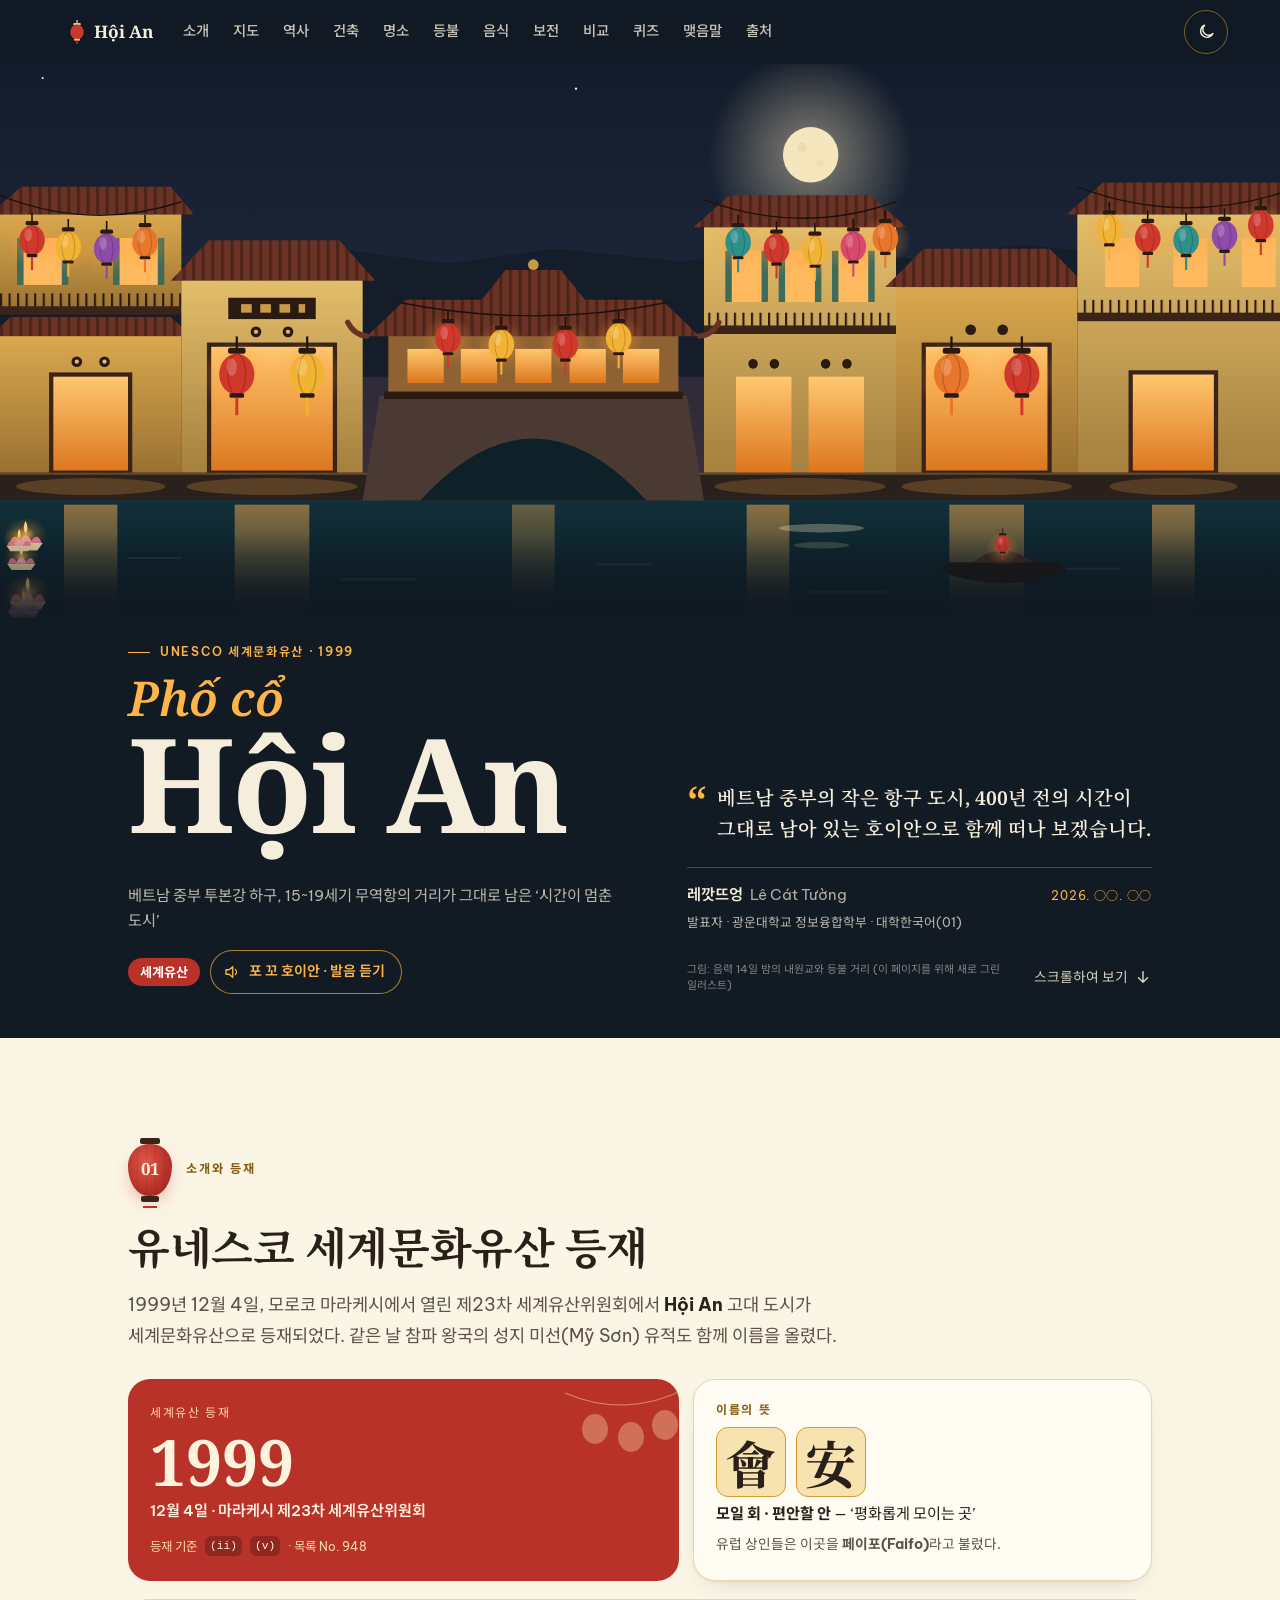
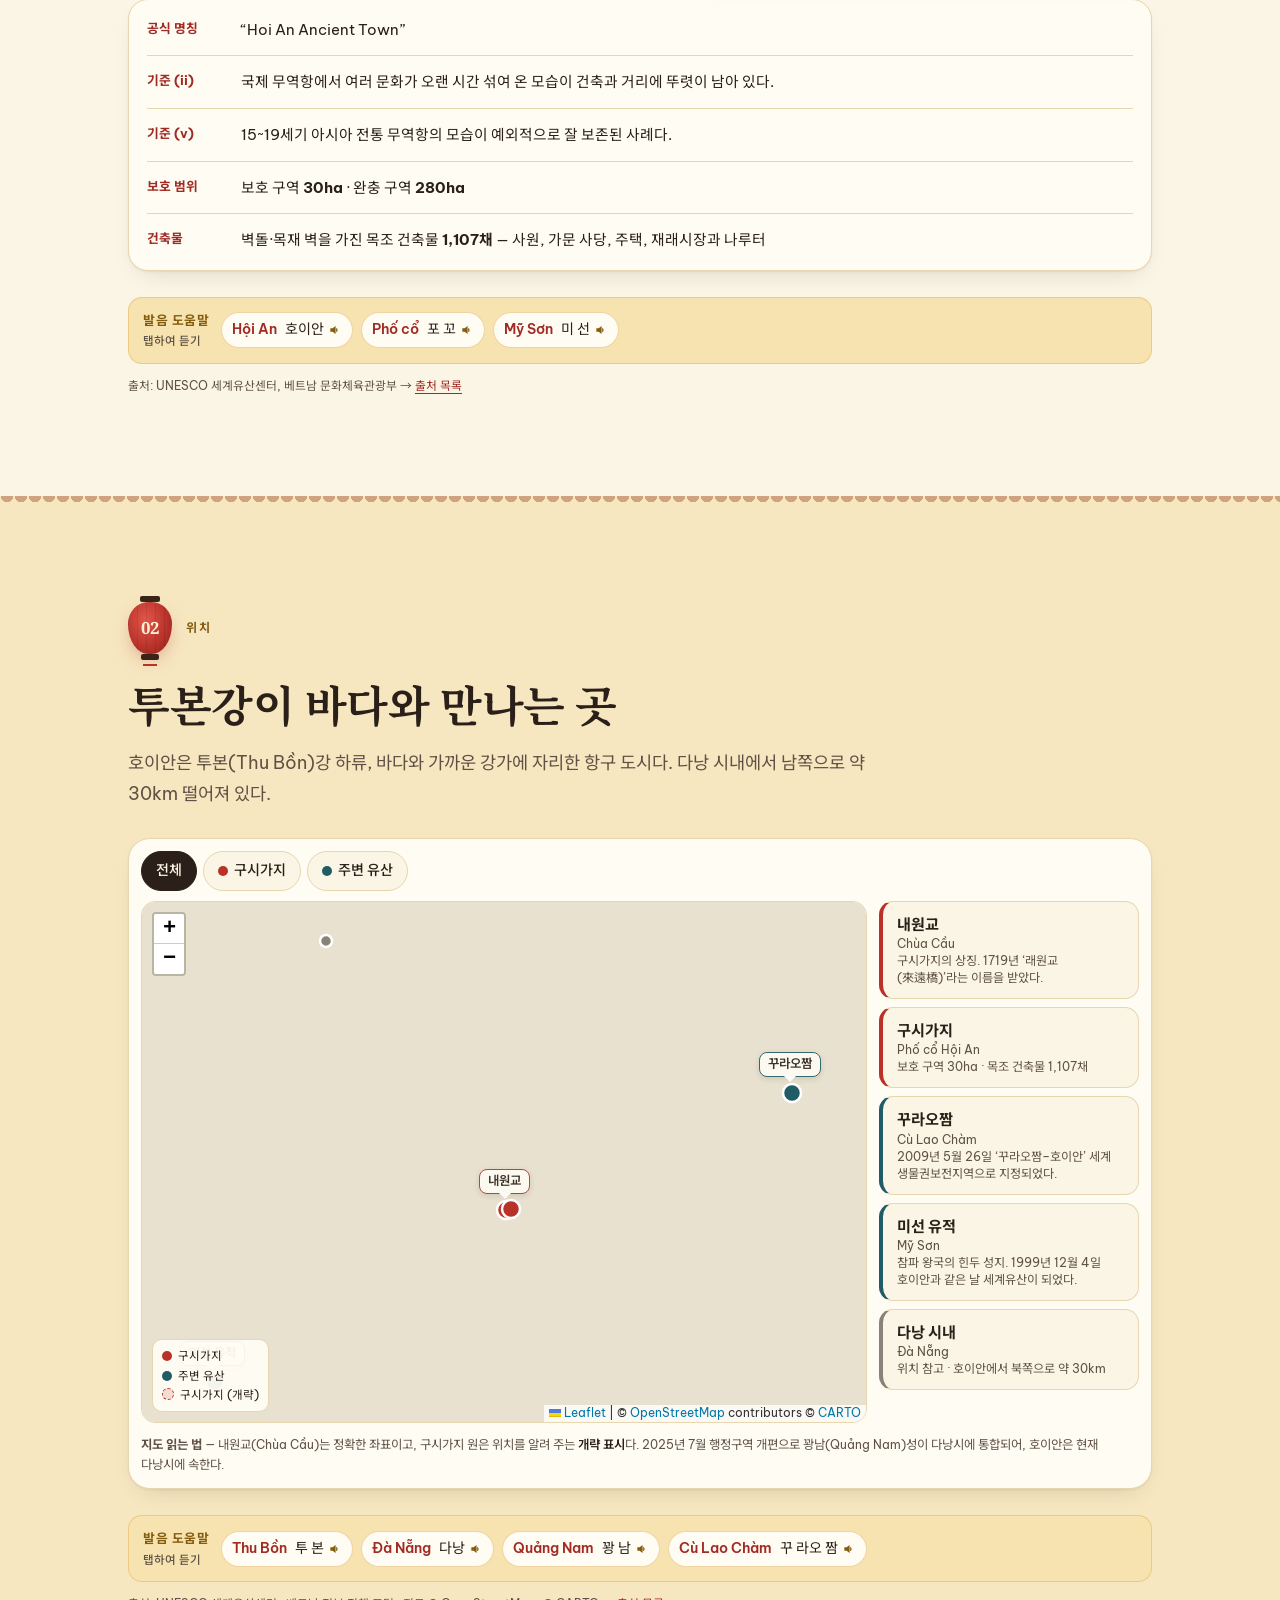
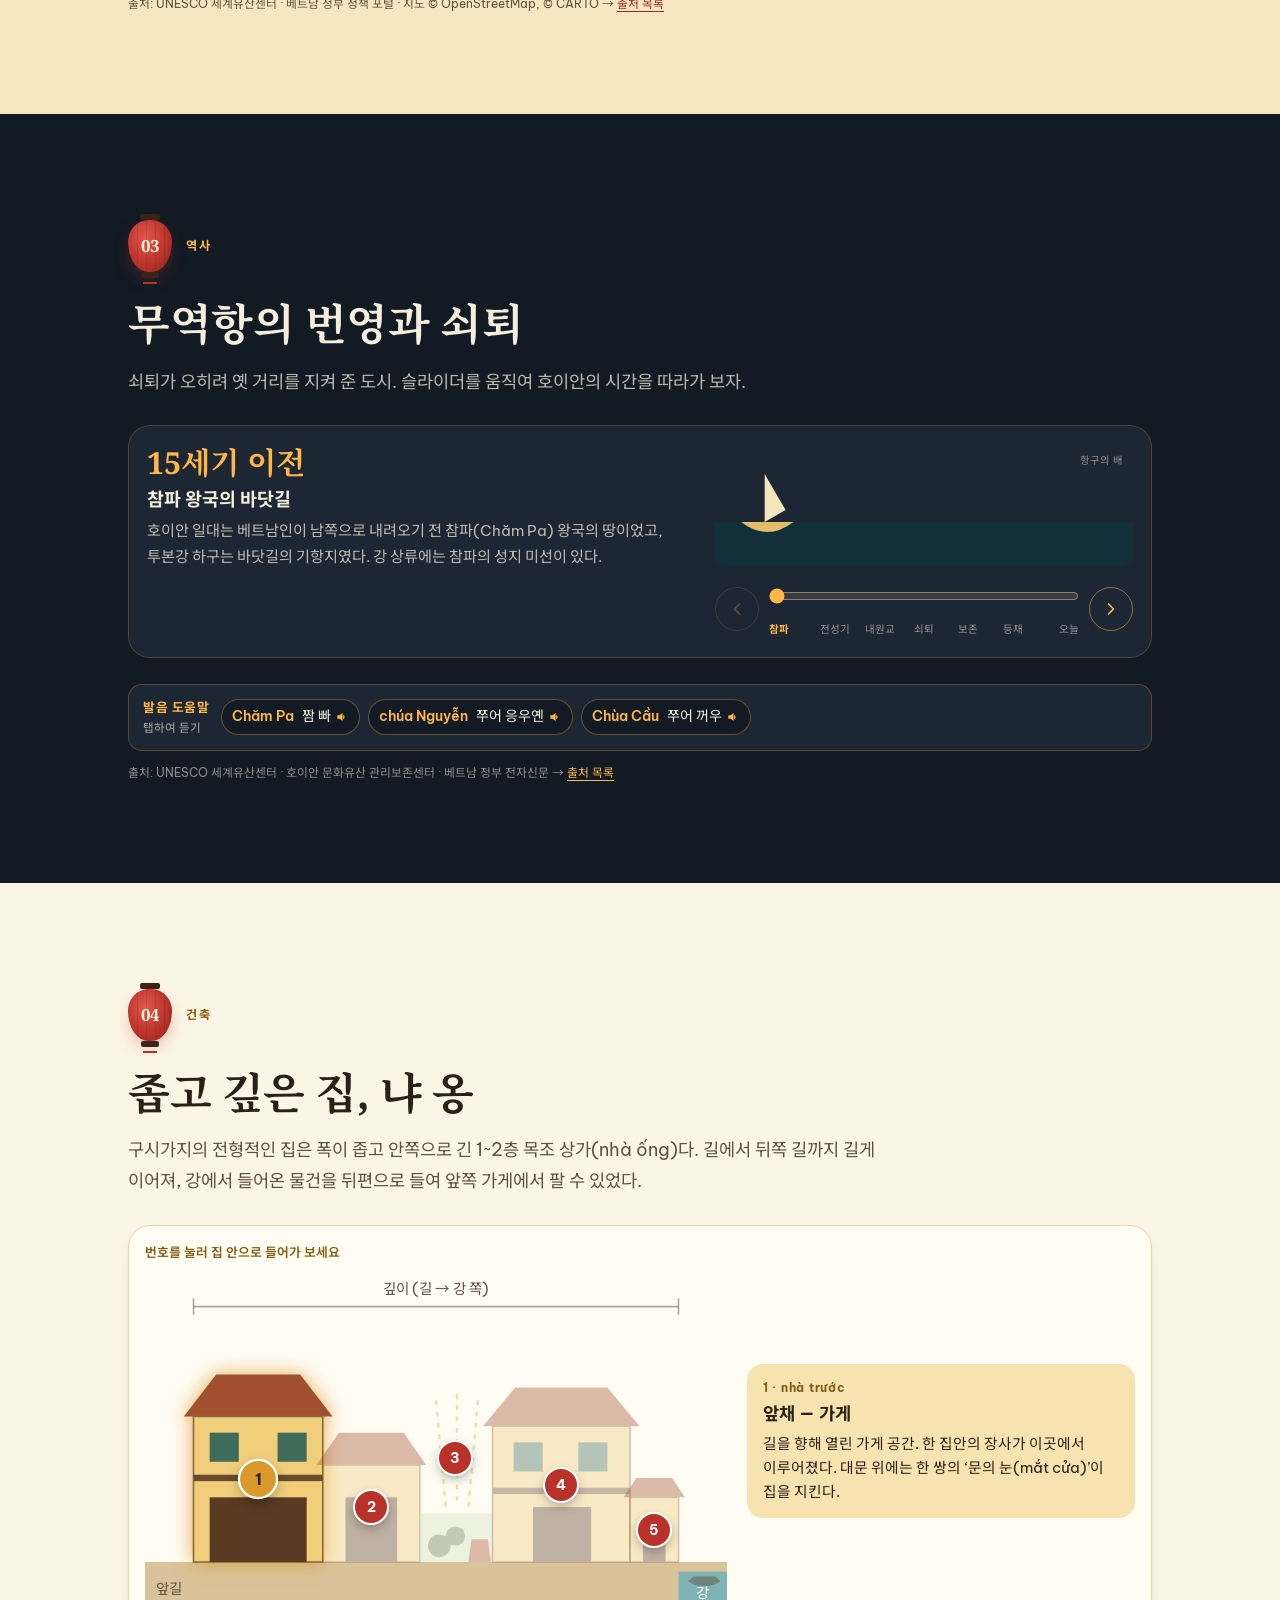
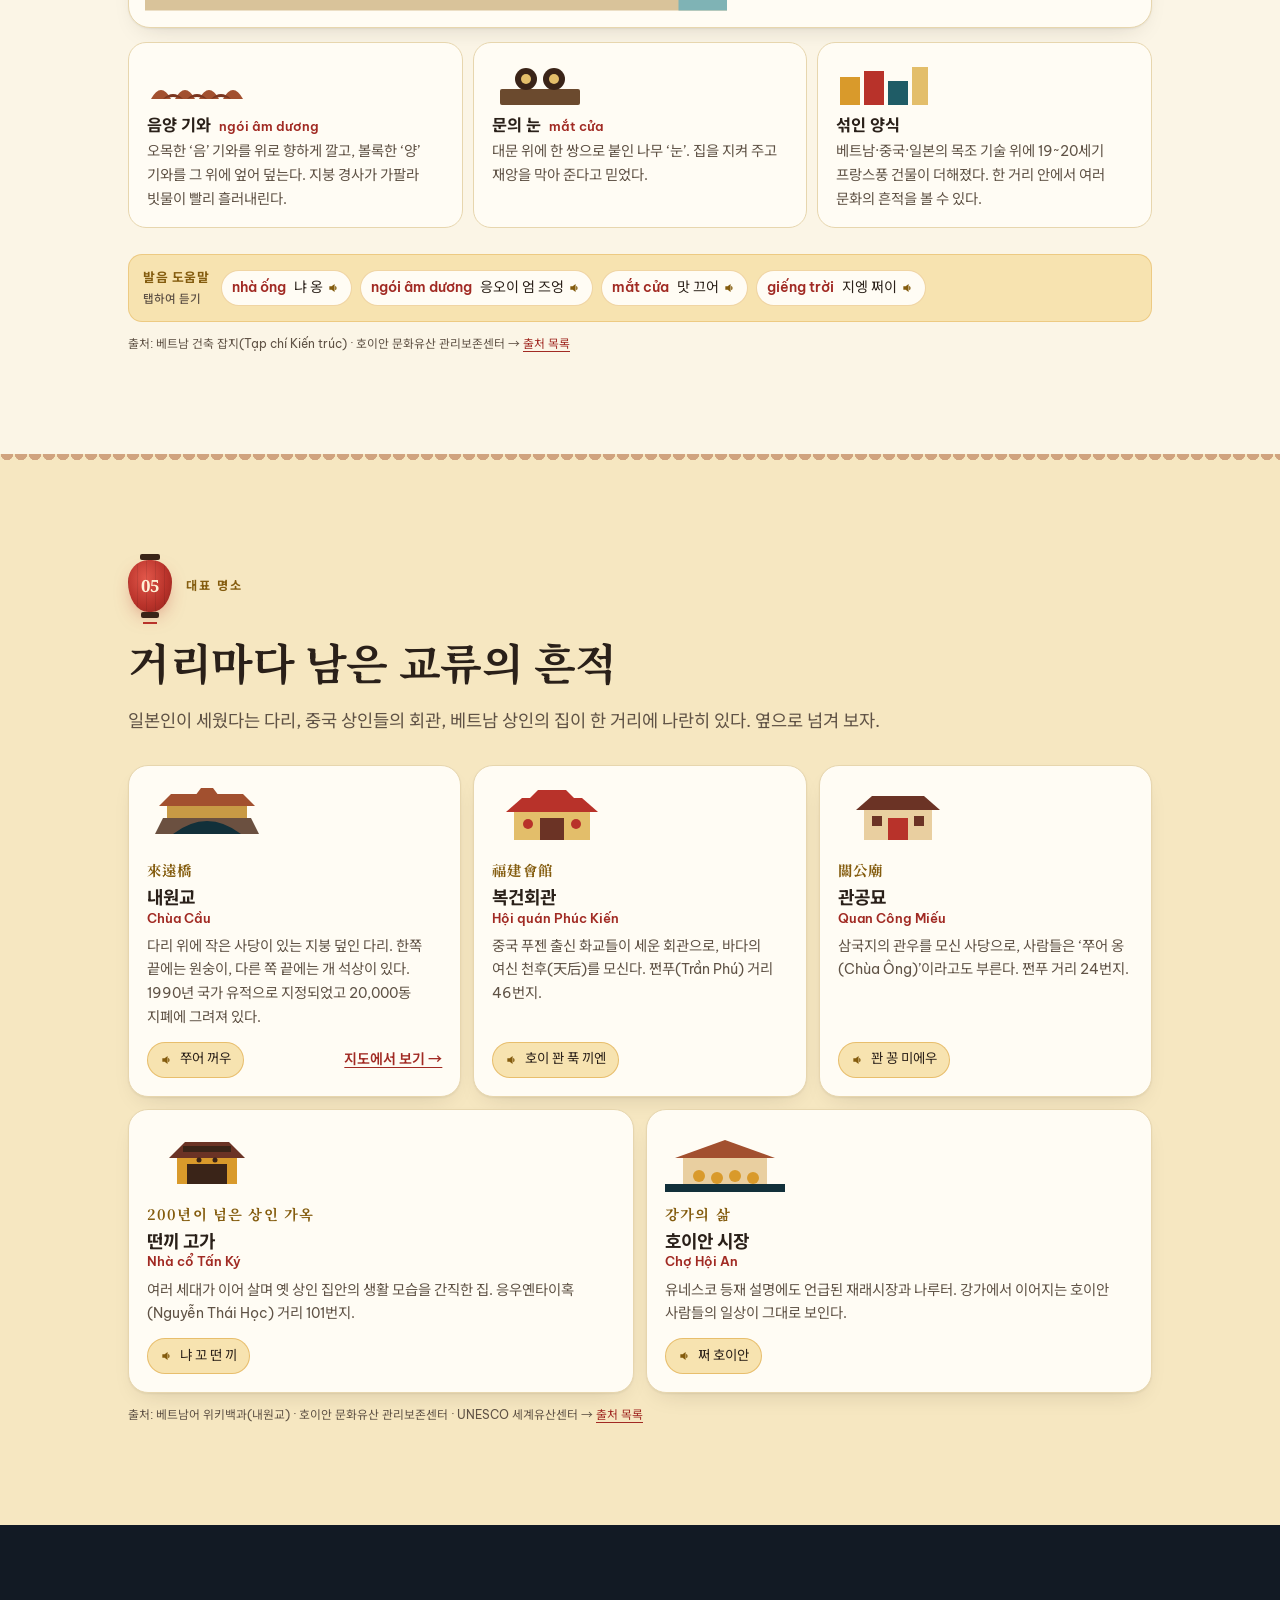
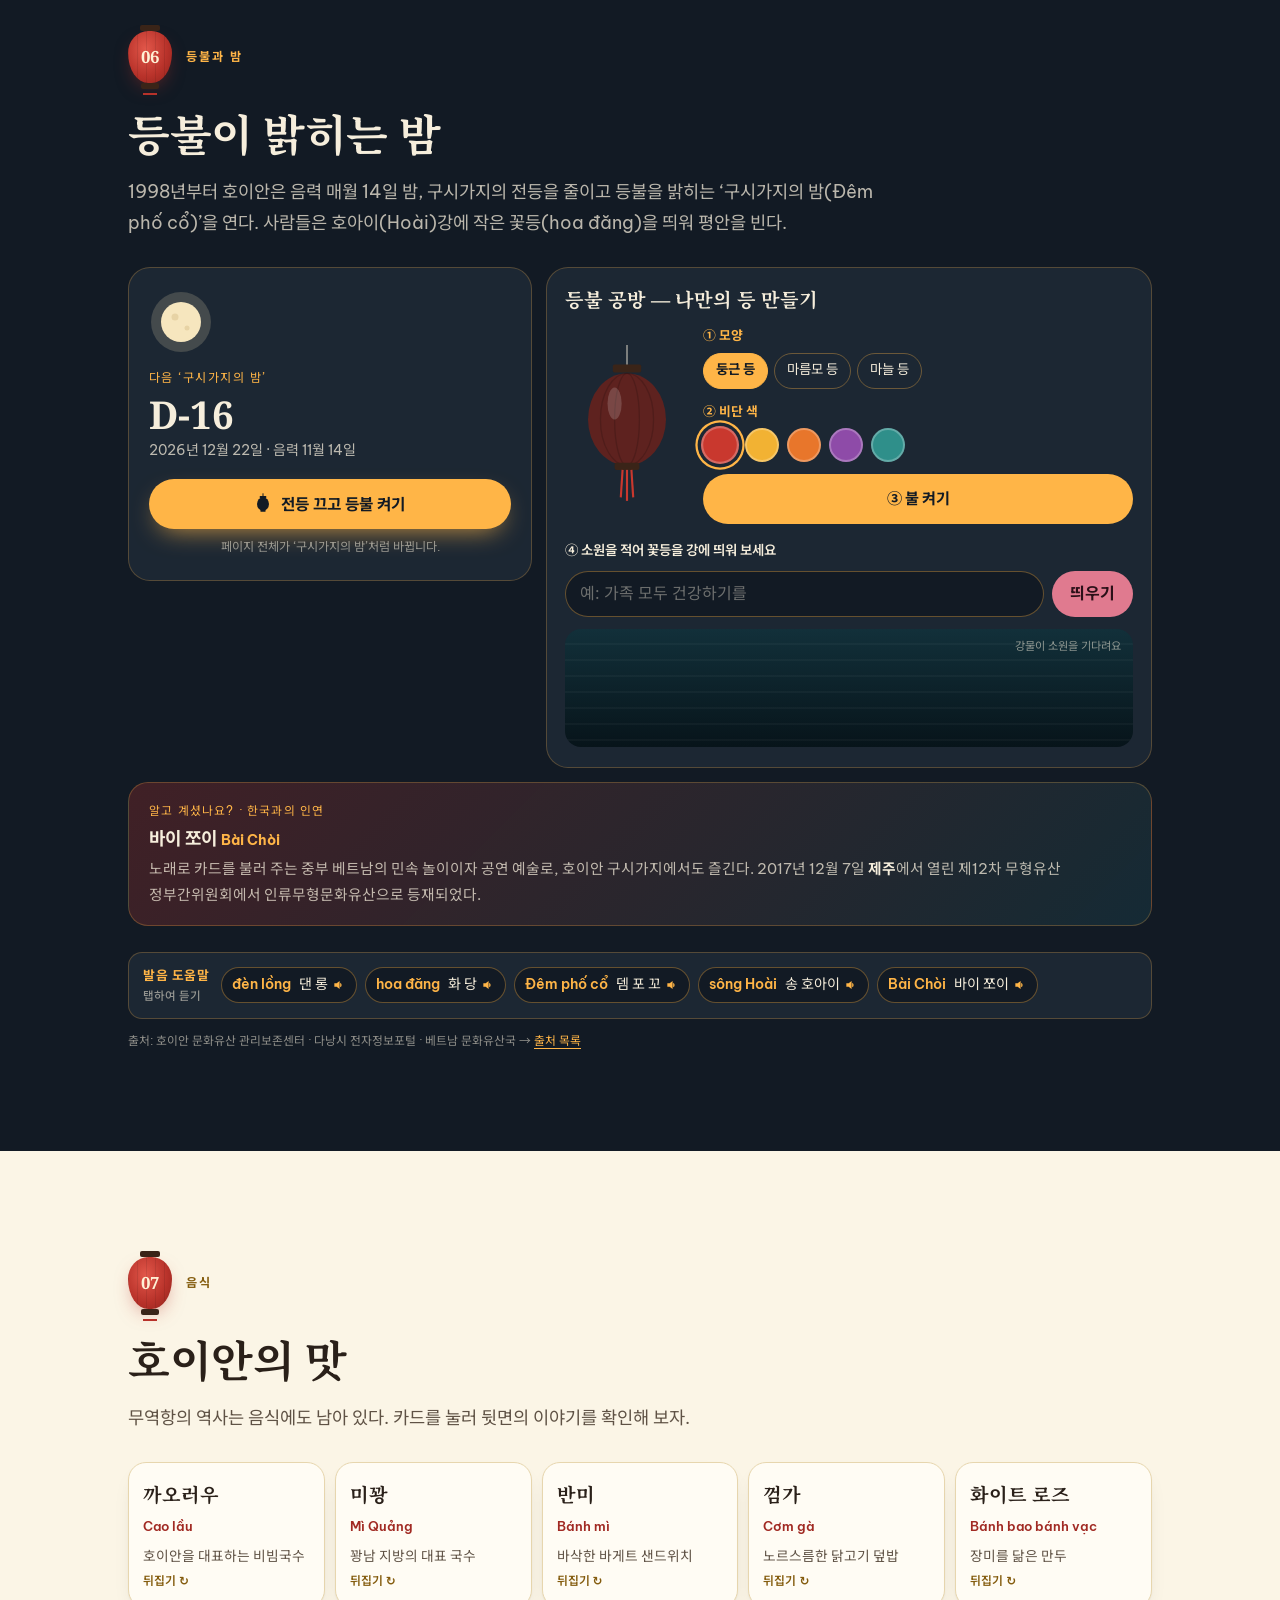
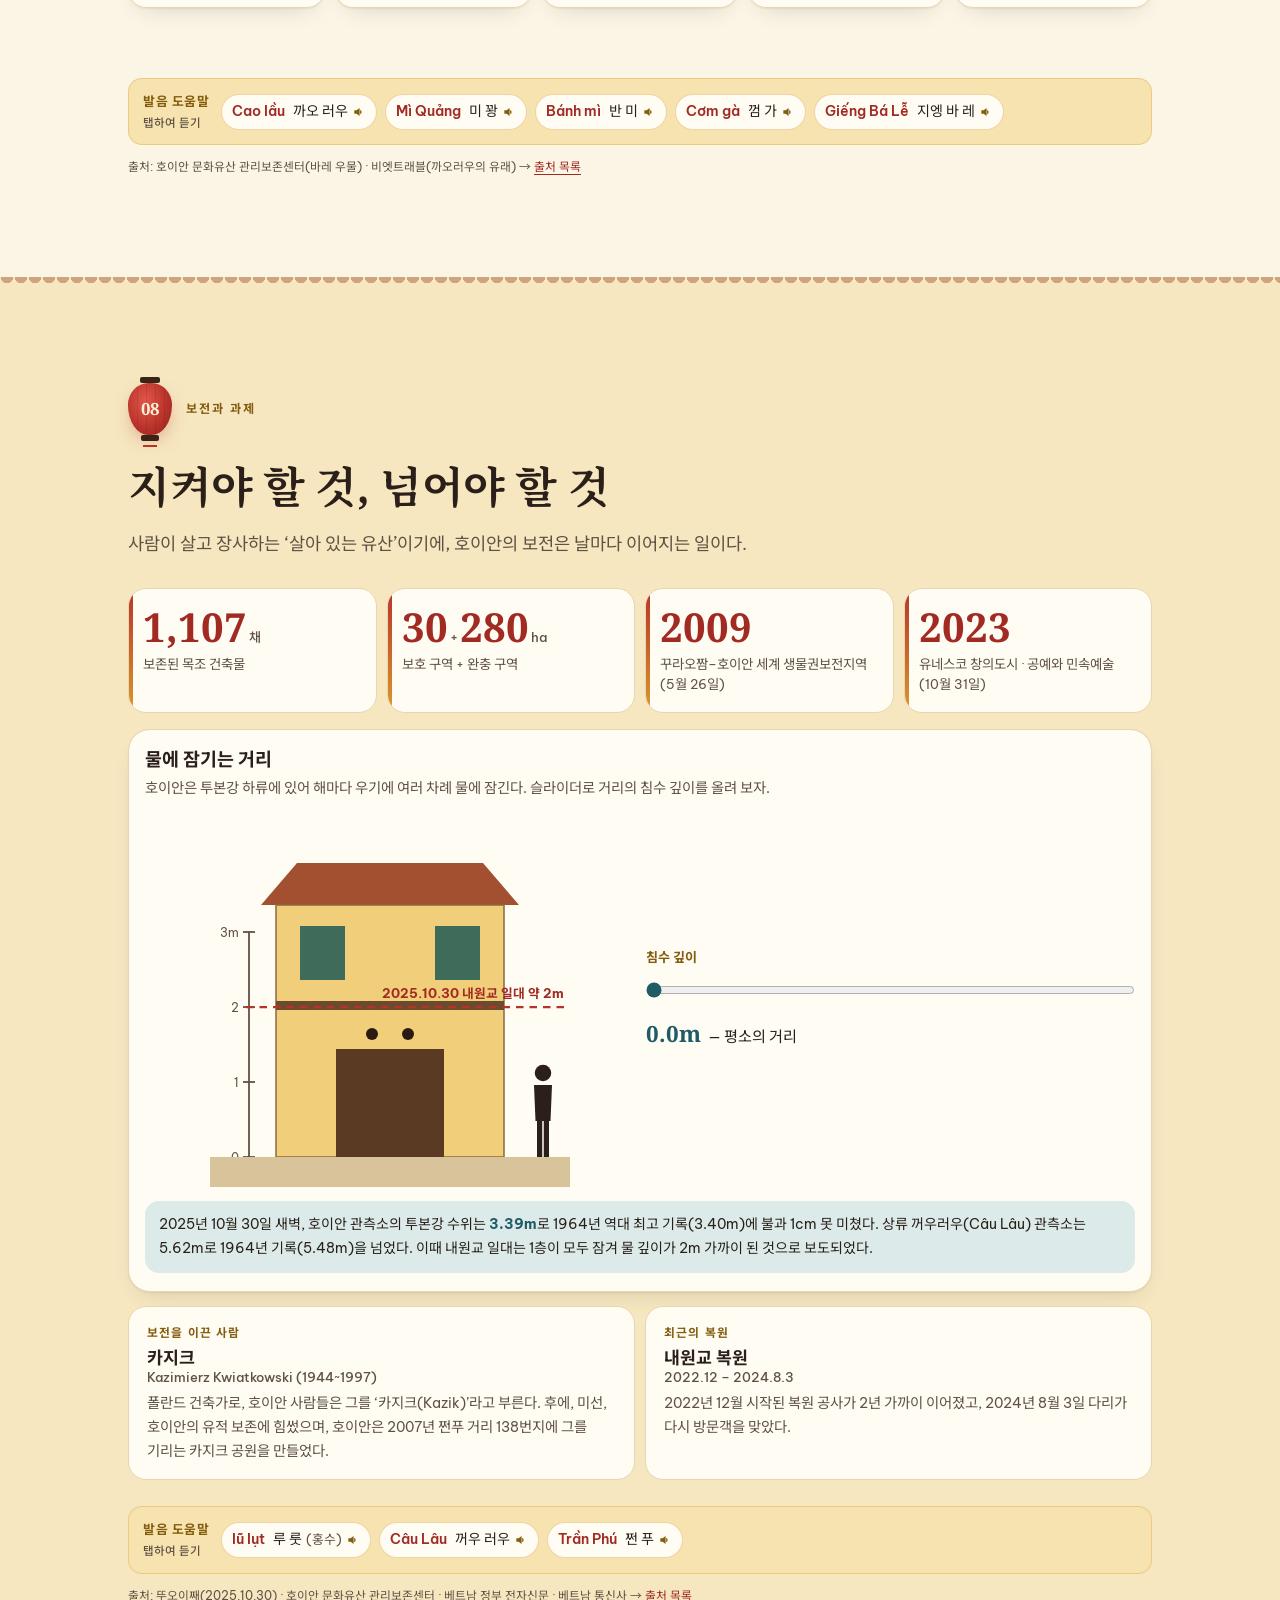
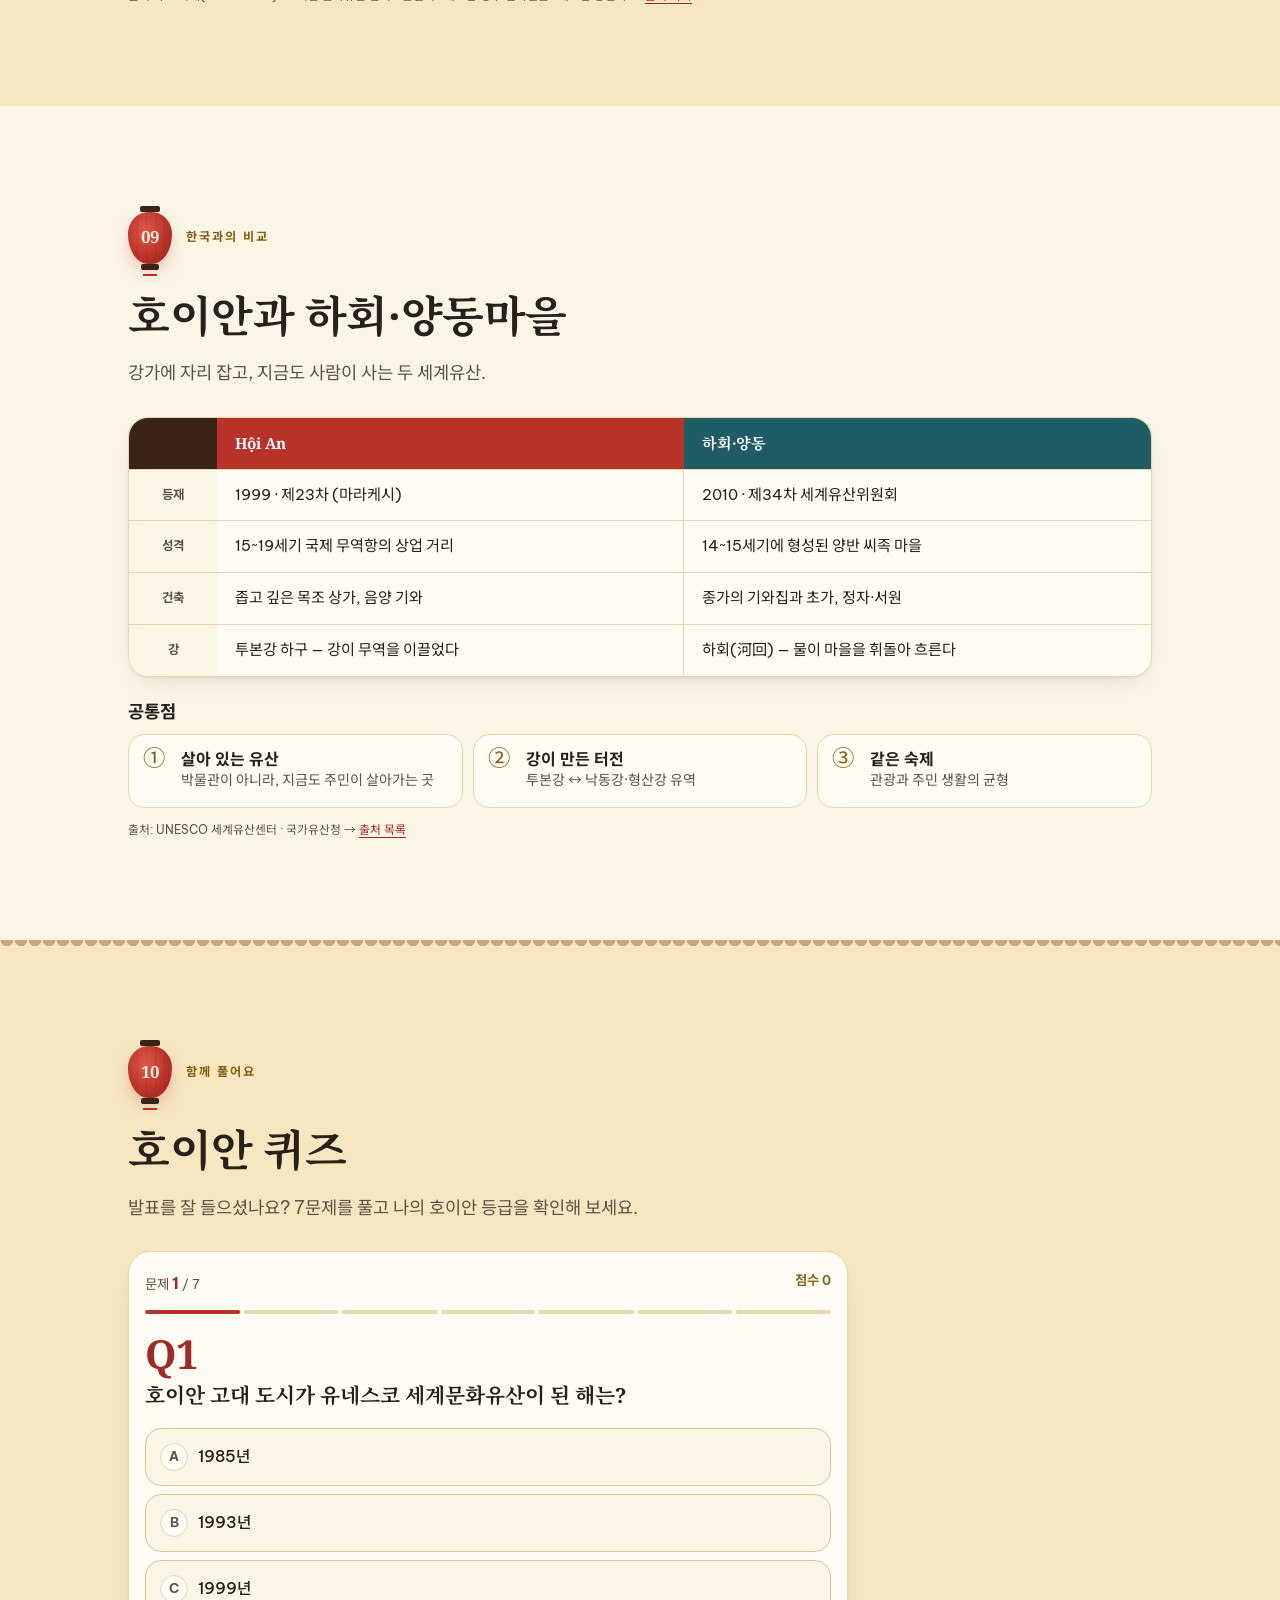
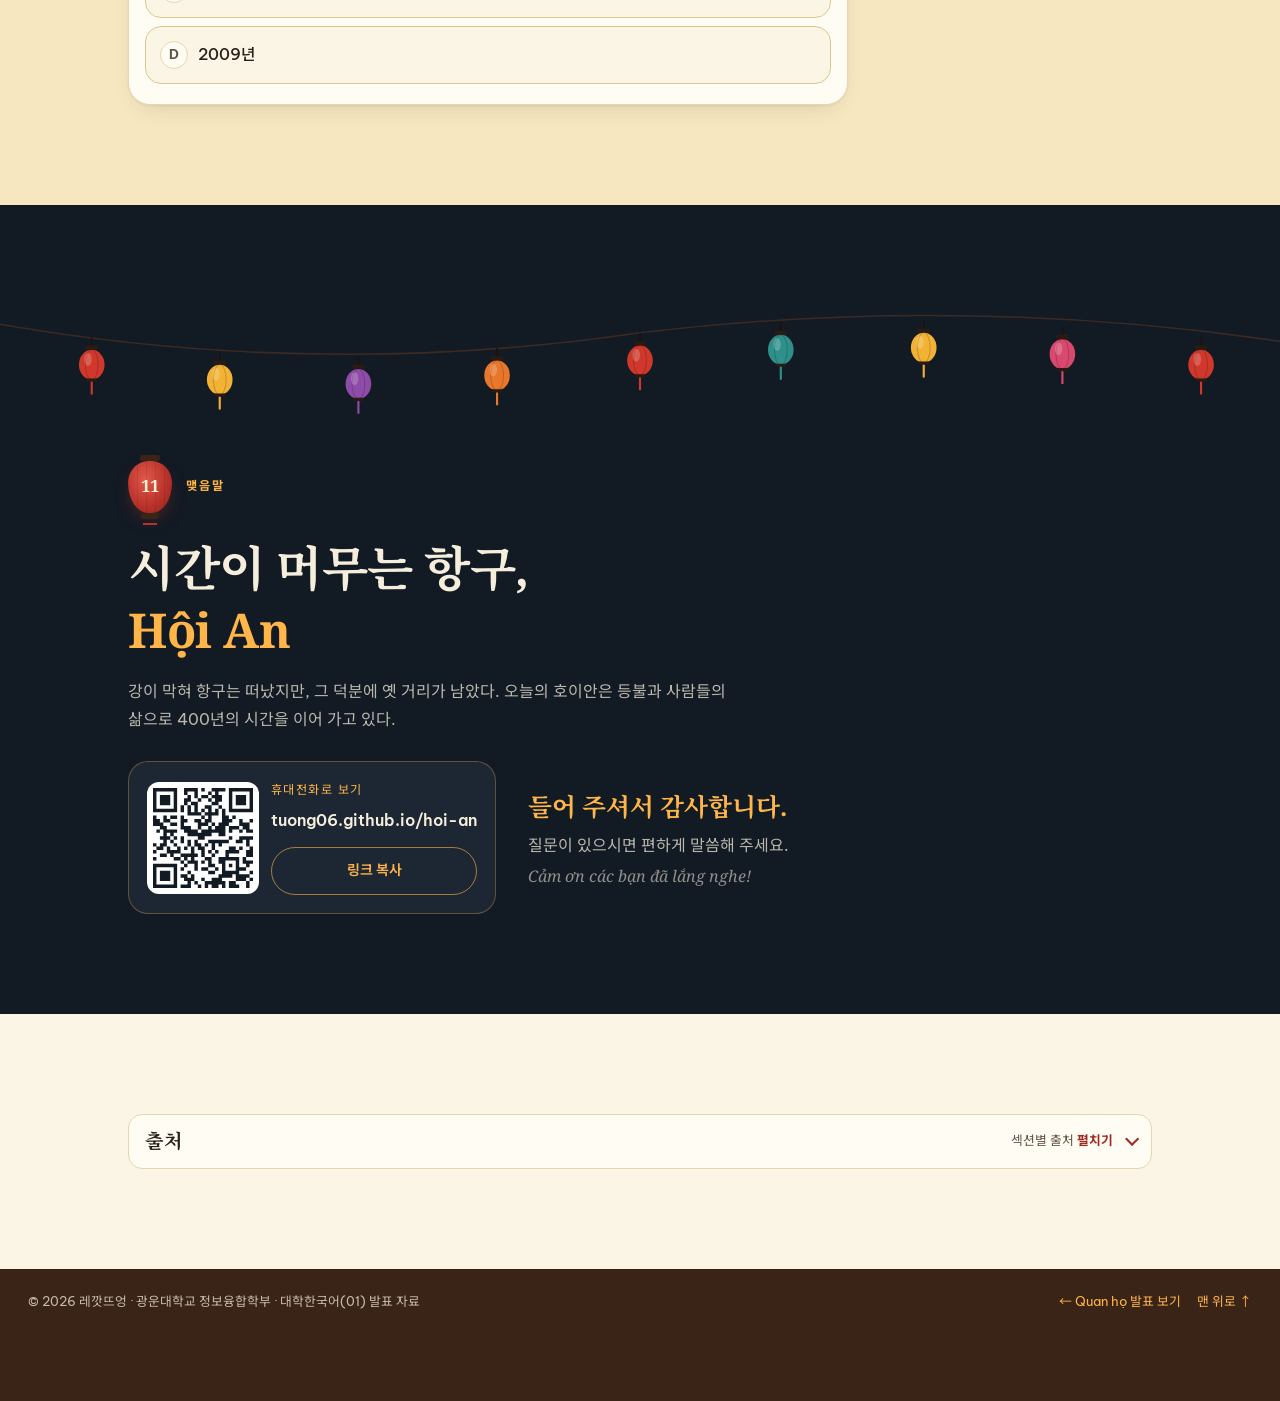
==== index.html @ dd0f7a39 "Phố cổ Hội An presentation page Moved from tuong06/quan-ho (hoi-an/) to its own repository so it is " ====
<!doctype html>
<html lang="ko">
<head>
  <meta charset="utf-8">
  <meta name="viewport" content="width=device-width, initial-scale=1, viewport-fit=cover">
  <title>Phố cổ Hội An · 호이안 고대 도시</title>
  <meta name="description" content="유네스코 세계문화유산(1999) 호이안 고대 도시 발표 요약 — 광운대학교 대학한국어(01), 발표자 레깟뜨엉.">
  <meta name="theme-color" content="#121A24">
  <meta property="og:type" content="website">
  <meta property="og:title" content="Phố cổ Hội An · 시간이 머무는 항구">
  <meta property="og:description" content="유네스코 세계문화유산 · 1999 — 등불과 노란 벽의 도시, 베트남 중부의 무역항 호이안을 소개합니다.">
  <link rel="icon" href="data:image/svg+xml,%3Csvg xmlns='http://www.w3.org/2000/svg' viewBox='0 0 64 64'%3E%3Crect width='64' height='64' rx='14' fill='%23121A24'/%3E%3Cline x1='32' y1='6' x2='32' y2='14' stroke='%23F2C265' stroke-width='3'/%3E%3Crect x='24' y='13' width='16' height='5' rx='2' fill='%23F2C265'/%3E%3Cellipse cx='32' cy='33' rx='15' ry='16' fill='%23C9382E'/%3E%3Crect x='25' y='48' width='14' height='4' rx='2' fill='%23F2C265'/%3E%3Cline x1='32' y1='52' x2='32' y2='60' stroke='%23C9382E' stroke-width='3'/%3E%3C/svg%3E">

  <script>
    document.documentElement.classList.add('js');
    try { if (localStorage.getItem('hoian-night') === '1') document.documentElement.classList.add('night'); } catch (e) {}
  </script>
  <link rel="preconnect" href="https://fonts.googleapis.com">
  <link rel="preconnect" href="https://fonts.gstatic.com" crossorigin>
  <!-- Latin/Vietnamese glyphs: Be Vietnam Pro · Noto Serif / Hangul: Noto Sans KR · Noto Serif KR -->
  <link href="https://fonts.googleapis.com/css2?family=Be+Vietnam+Pro:wght@400;500;600;700&family=Noto+Sans+KR:wght@400;500;700;900&family=Noto+Serif:ital,wght@0,600;0,700;1,600;1,700&family=Noto+Serif+KR:wght@600;700;900&display=swap" rel="stylesheet">

  <link rel="stylesheet" href="assets/vendor/leaflet/leaflet.css">
  <link rel="stylesheet" href="style.css">
</head>
<body>
  <a class="skip-link" href="#intro">본문 바로가기</a>
  <div class="progress" aria-hidden="true"><span id="progress-bar"></span></div>

  <!-- ============ NAV ============ -->
  <header class="site-header" id="site-header">
    <div class="nav-inner">
      <a class="brand" href="#top" aria-label="맨 위로">
        <svg viewBox="0 0 24 32" width="18" height="24" aria-hidden="true"><line x1="12" y1="0" x2="12" y2="5" stroke="currentColor" stroke-width="1.5"/><rect x="7" y="4" width="10" height="3" rx="1" fill="#F2C265"/><ellipse cx="12" cy="16" rx="9" ry="10" fill="#C9382E"/><rect x="8" y="25" width="8" height="2.5" rx="1" fill="#F2C265"/><line x1="12" y1="27" x2="12" y2="32" stroke="#C9382E" stroke-width="1.8"/></svg>
        <span class="brand-text" lang="vi">Hội An</span>
      </a>
      <nav class="nav" aria-label="섹션 이동">
        <ol class="nav-list" id="nav-list">
          <li><a href="#intro">소개</a></li>
          <li><a href="#place">지도</a></li>
          <li><a href="#history">역사</a></li>
          <li><a href="#house">건축</a></li>
          <li><a href="#spots">명소</a></li>
          <li><a href="#lantern">등불</a></li>
          <li><a href="#food">음식</a></li>
          <li><a href="#conserve">보전</a></li>
          <li><a href="#compare">비교</a></li>
          <li><a href="#quiz">퀴즈</a></li>
          <li><a href="#closing">맺음말</a></li>
          <li><a href="#sources">출처</a></li>
        </ol>
      </nav>
      <div class="nav-tools">
        <span class="chapter" id="chapter" aria-hidden="true"><b>00</b> / 11</span>
        <button type="button" class="icon-btn night-btn" data-night-toggle aria-pressed="false" aria-label="등불 모드 켜기">
          <svg class="ico-moon" viewBox="0 0 24 24" width="19" height="19" fill="none" stroke="currentColor" stroke-width="1.8" stroke-linecap="round" stroke-linejoin="round" aria-hidden="true"><path d="M20 14.5A8 8 0 1 1 9.5 4a6.5 6.5 0 0 0 10.5 10.5z"/></svg>
          <svg class="ico-sun" viewBox="0 0 24 24" width="19" height="19" fill="none" stroke="currentColor" stroke-width="1.8" stroke-linecap="round" aria-hidden="true"><circle cx="12" cy="12" r="4.5"/><path d="M12 2v2.5M12 19.5V22M2 12h2.5M19.5 12H22M4.9 4.9l1.8 1.8M17.3 17.3l1.8 1.8M4.9 19.1l1.8-1.8M17.3 6.7l1.8-1.8"/></svg>
        </button>
        <button type="button" class="icon-btn menu-btn" id="menu-btn" aria-label="목차 열기" aria-expanded="false" aria-controls="menu-sheet">
          <svg viewBox="0 0 24 24" width="20" height="20" fill="none" stroke="currentColor" stroke-width="1.7" stroke-linecap="round" aria-hidden="true"><line x1="5" y1="8" x2="19" y2="8"/><line x1="5" y1="12" x2="19" y2="12"/><line x1="9" y1="16" x2="19" y2="16"/></svg>
        </button>
      </div>
    </div>
  </header>

  <div class="menu-sheet" id="menu-sheet" role="dialog" aria-modal="true" aria-label="목차" hidden>
    <div class="menu-head">
      <span class="menu-title">목차</span>
      <button type="button" class="icon-btn menu-close" id="menu-close" aria-label="목차 닫기">
        <svg viewBox="0 0 24 24" width="20" height="20" fill="none" stroke="currentColor" stroke-width="1.8" stroke-linecap="round" aria-hidden="true"><path d="M6 6l12 12M18 6L6 18"/></svg>
      </button>
    </div>
    <ol class="menu-list">
      <li><a href="#intro"><span>01</span>소개와 등재</a></li>
      <li><a href="#place"><span>02</span>투본강의 항구 도시</a></li>
      <li><a href="#history"><span>03</span>무역항의 번영과 쇠퇴</a></li>
      <li><a href="#house"><span>04</span>좁고 깊은 집</a></li>
      <li><a href="#spots"><span>05</span>대표 명소</a></li>
      <li><a href="#lantern"><span>06</span>등불이 밝히는 밤</a></li>
      <li><a href="#food"><span>07</span>호이안의 맛</a></li>
      <li><a href="#conserve"><span>08</span>보전과 과제</a></li>
      <li><a href="#compare"><span>09</span>한국과의 비교</a></li>
      <li><a href="#quiz"><span>10</span>퀴즈</a></li>
      <li><a href="#closing"><span>11</span>맺음말</a></li>
      <li><a href="#sources"><span>·</span>출처</a></li>
    </ol>
  </div>

  <main id="top">
    <!-- ============ HERO ============ -->
    <section class="hero" aria-labelledby="hero-title">
      <div class="hero-art" aria-hidden="true">
        <svg viewBox="0 0 1200 700" preserveAspectRatio="xMidYMax slice" focusable="false">
          <defs>
            <linearGradient id="g-sky" x1="0" y1="0" x2="0" y2="1">
              <stop offset="0" stop-color="#0B1320"/><stop offset=".5" stop-color="#1A2436"/><stop offset=".8" stop-color="#3B2E3A"/><stop offset="1" stop-color="#6A4133"/>
            </linearGradient>
            <radialGradient id="g-moon"><stop offset="0" stop-color="#F6E6BE" stop-opacity=".5"/><stop offset="1" stop-color="#F6E6BE" stop-opacity="0"/></radialGradient>
            <radialGradient id="g-lamp"><stop offset="0" stop-color="#FFBE5A" stop-opacity=".8"/><stop offset=".45" stop-color="#FFA23C" stop-opacity=".25"/><stop offset="1" stop-color="#FF9632" stop-opacity="0"/></radialGradient>
            <linearGradient id="g-wall" x1="0" y1="0" x2="0" y2="1"><stop offset="0" stop-color="#D9A84E"/><stop offset="1" stop-color="#9A7132"/></linearGradient>
            <linearGradient id="g-wall2" x1="0" y1="0" x2="0" y2="1"><stop offset="0" stop-color="#E3BE6A"/><stop offset="1" stop-color="#A5803F"/></linearGradient>
            <linearGradient id="g-door" x1="0" y1="0" x2="0" y2="1"><stop offset="0" stop-color="#FFC870"/><stop offset="1" stop-color="#DC761E"/></linearGradient>
            <linearGradient id="g-river" x1="0" y1="0" x2="0" y2="1"><stop offset="0" stop-color="#12303A"/><stop offset="1" stop-color="#07141A"/></linearGradient>
            <linearGradient id="g-refl" x1="0" y1="0" x2="0" y2="1"><stop offset="0" stop-color="#FFB450" stop-opacity=".5"/><stop offset="1" stop-color="#FFB450" stop-opacity="0"/></linearGradient>
            <pattern id="p-tiles" width="9" height="9" patternUnits="userSpaceOnUse"><rect width="9" height="9" fill="#6B3325"/><rect width="3" height="9" fill="#4E2419"/></pattern>
            <pattern id="p-rail" width="8" height="14" patternUnits="userSpaceOnUse"><rect width="2" height="14" fill="#2A1A12"/></pattern>
            <symbol id="lt" viewBox="-16 0 32 56">
              <line x1="0" y1="0" x2="0" y2="9" stroke="#1C120D" stroke-width="1.5"/>
              <rect x="-6" y="8" width="12" height="4" rx="1.5" fill="#2A1A12"/>
              <ellipse cx="0" cy="26" rx="12" ry="14" fill="currentColor"/>
              <ellipse cx="0" cy="26" rx="6" ry="14" fill="none" stroke="#000" stroke-opacity=".18"/>
              <ellipse cx="-3.5" cy="21" rx="3.5" ry="6" fill="#fff" fill-opacity=".2"/>
              <rect x="-5" y="39" width="10" height="3" rx="1" fill="#2A1A12"/>
              <line x1="0" y1="42" x2="0" y2="54" stroke="currentColor" stroke-width="2"/>
            </symbol>
            <symbol id="hd" viewBox="-24 -30 48 40">
              <ellipse cx="0" cy="-8" rx="20" ry="16" fill="url(#g-lamp)"/>
              <path d="M-16 0 L16 0 L11 7 L-11 7 Z" fill="#E6D2A0"/>
              <path d="M-15 0 Q-11 -12 -4 0 Z" fill="#E07A8F"/>
              <path d="M-6 0 Q0 -15 6 0 Z" fill="#F0A1B2"/>
              <path d="M4 0 Q11 -12 15 0 Z" fill="#E07A8F"/>
              <path d="M0 -9 Q3.5 -14 0 -21 Q-3.5 -14 0 -9 Z" fill="#FFD27A"/>
            </symbol>
          </defs>

          <rect width="1200" height="700" fill="url(#g-sky)"/>
          <g fill="#F6E6BE">
            <circle class="tw" cx="90" cy="70" r="1.4"/><circle cx="210" cy="140" r="1"/><circle class="tw" cx="330" cy="60" r="1.6"/>
            <circle cx="470" cy="120" r="1.1"/><circle class="tw" cx="600" cy="48" r="1.3"/><circle cx="700" cy="150" r="1"/>
            <circle cx="1020" cy="80" r="1.5"/><circle class="tw" cx="1120" cy="160" r="1.1"/><circle cx="760" cy="96" r="1.2"/>
            <circle class="tw" cx="1170" cy="40" r="1.3"/><circle cx="40" cy="190" r="1"/><circle cx="540" cy="200" r="1.1"/>
          </g>
          <circle cx="760" cy="262" r="96" fill="url(#g-moon)"/>
          <circle cx="760" cy="262" r="26" fill="#F6E6BE"/>
          <circle cx="752" cy="255" r="4.5" fill="#E7D3A5" opacity=".6"/><circle cx="769" cy="270" r="3.5" fill="#E7D3A5" opacity=".5"/>

          <path d="M0 392 L60 374 L120 382 L180 362 L260 372 L330 352 L420 364 L520 350 L640 362 L760 348 L860 360 L960 346 L1060 358 L1140 344 L1200 352 L1200 470 L0 470 Z" fill="#151D2B"/>
          <circle cx="1100" cy="330" r="34" fill="#121A26"/><circle cx="1140" cy="344" r="26" fill="#121A26"/><circle cx="120" cy="352" r="30" fill="#121A26"/>

          <!-- left houses -->
          <path d="M-10 318 L20 292 L160 292 L182 318 Z" fill="url(#p-tiles)"/>
          <rect x="0" y="318" width="170" height="92" fill="url(#g-wall)"/>
          <rect x="22" y="340" width="36" height="44" fill="#FFB95E"/><rect x="16" y="340" width="6" height="44" fill="#3F6B5B"/><rect x="58" y="340" width="6" height="44" fill="#3F6B5B"/>
          <rect x="112" y="340" width="36" height="44" fill="#FFB95E"/><rect x="106" y="340" width="6" height="44" fill="#3F6B5B"/><rect x="148" y="340" width="6" height="44" fill="#3F6B5B"/>
          <rect x="0" y="392" width="170" height="14" fill="url(#p-rail)"/><rect x="0" y="404" width="170" height="8" fill="#3A241A"/>
          <path d="M-10 432 L10 414 L160 414 L180 432 Z" fill="url(#p-tiles)"/>
          <rect x="0" y="432" width="170" height="128" fill="url(#g-wall)"/>
          <rect x="48" y="468" width="74" height="92" fill="url(#g-door)"/><rect x="48" y="468" width="74" height="92" fill="none" stroke="#3A241A" stroke-width="4"/>
          <circle cx="72" cy="456" r="5" fill="#2A1A12"/><circle cx="72" cy="456" r="2" fill="#E3BE6A"/><circle cx="98" cy="456" r="5" fill="#2A1A12"/><circle cx="98" cy="456" r="2" fill="#E3BE6A"/>

          <path d="M160 380 L196 342 L318 342 L352 380 Z" fill="url(#p-tiles)"/>
          <rect x="170" y="380" width="170" height="180" fill="url(#g-wall2)"/>
          <rect x="214" y="396" width="82" height="20" fill="#2A1A12"/><rect x="226" y="402" width="10" height="8" fill="#C89A45"/><rect x="244" y="402" width="10" height="8" fill="#C89A45"/><rect x="262" y="402" width="10" height="8" fill="#C89A45"/><rect x="280" y="402" width="6" height="8" fill="#C89A45"/>
          <rect x="196" y="440" width="118" height="120" fill="url(#g-door)"/><rect x="196" y="440" width="118" height="120" fill="none" stroke="#3A241A" stroke-width="4"/>
          <circle cx="240" cy="428" r="5" fill="#2A1A12"/><circle cx="240" cy="428" r="2" fill="#E3BE6A"/><circle cx="270" cy="428" r="5" fill="#2A1A12"/><circle cx="270" cy="428" r="2" fill="#E3BE6A"/>

          <!-- right houses -->
          <path d="M650 330 L684 300 L816 300 L850 330 Z" fill="url(#p-tiles)"/>
          <rect x="660" y="330" width="180" height="230" fill="url(#g-wall2)"/>
          <rect x="686" y="352" width="28" height="48" fill="#FFB95E"/><rect x="680" y="352" width="6" height="48" fill="#3F6B5B"/><rect x="714" y="352" width="6" height="48" fill="#3F6B5B"/>
          <rect x="736" y="352" width="28" height="48" fill="#FFB95E"/><rect x="730" y="352" width="6" height="48" fill="#3F6B5B"/><rect x="764" y="352" width="6" height="48" fill="#3F6B5B"/>
          <rect x="786" y="352" width="28" height="48" fill="#FFB95E"/><rect x="780" y="352" width="6" height="48" fill="#3F6B5B"/><rect x="814" y="352" width="6" height="48" fill="#3F6B5B"/>
          <rect x="660" y="410" width="180" height="14" fill="url(#p-rail)"/><rect x="660" y="422" width="180" height="8" fill="#3A241A"/>
          <rect x="690" y="470" width="52" height="90" fill="url(#g-door)"/><rect x="758" y="470" width="52" height="90" fill="url(#g-door)"/>
          <circle cx="706" cy="458" r="4.5" fill="#2A1A12"/><circle cx="726" cy="458" r="4.5" fill="#2A1A12"/><circle cx="774" cy="458" r="4.5" fill="#2A1A12"/><circle cx="794" cy="458" r="4.5" fill="#2A1A12"/>

          <path d="M830 386 L866 350 L984 350 L1020 386 Z" fill="url(#p-tiles)"/>
          <rect x="840" y="386" width="170" height="174" fill="url(#g-wall)"/>
          <rect x="866" y="440" width="118" height="120" fill="url(#g-door)"/><rect x="866" y="440" width="118" height="120" fill="none" stroke="#3A241A" stroke-width="4"/>
          <circle cx="910" cy="426" r="5" fill="#2A1A12"/><circle cx="940" cy="426" r="5" fill="#2A1A12"/>

          <path d="M1000 318 L1034 288 L1210 288 L1220 318 Z" fill="url(#p-tiles)"/>
          <rect x="1010" y="318" width="190" height="242" fill="url(#g-wall2)"/>
          <rect x="1036" y="340" width="32" height="46" fill="#FFB95E"/><rect x="1100" y="340" width="32" height="46" fill="#FFB95E"/><rect x="1164" y="340" width="32" height="46" fill="#FFB95E"/>
          <rect x="1010" y="398" width="190" height="14" fill="url(#p-rail)"/><rect x="1010" y="410" width="190" height="8" fill="#3A241A"/>
          <rect x="1060" y="466" width="80" height="94" fill="url(#g-door)"/><rect x="1060" y="466" width="80" height="94" fill="none" stroke="#3A241A" stroke-width="4"/>

          <!-- quay, river -->
          <rect x="0" y="560" width="1200" height="26" fill="#2A211C"/>
          <rect x="0" y="560" width="1200" height="2" fill="#FFBE5A" opacity=".25"/>
          <ellipse cx="85" cy="573" rx="70" ry="8" fill="#FFAA46" opacity=".22"/><ellipse cx="255" cy="573" rx="80" ry="8" fill="#FFAA46" opacity=".22"/>
          <ellipse cx="750" cy="573" rx="80" ry="8" fill="#FFAA46" opacity=".2"/><ellipse cx="925" cy="573" rx="80" ry="8" fill="#FFAA46" opacity=".22"/><ellipse cx="1100" cy="573" rx="60" ry="8" fill="#FFAA46" opacity=".2"/>
          <rect x="0" y="586" width="1200" height="114" fill="url(#g-river)"/>
          <rect x="360" y="520" width="280" height="66" fill="url(#g-river)"/>

          <!-- Chùa Cầu (covered bridge) -->
          <path d="M340 586 L356 488 L644 488 L660 586 Z" fill="#4A3A33"/>
          <path d="M394 586 Q500 470 606 586 Z" fill="#0E2129"/>
          <rect x="364" y="430" width="272" height="58" fill="#8E6232"/>
          <rect x="382" y="444" width="34" height="32" fill="url(#g-door)"/><rect x="432" y="444" width="34" height="32" fill="url(#g-door)"/><rect x="483" y="444" width="34" height="32" fill="url(#g-door)"/><rect x="534" y="444" width="34" height="32" fill="url(#g-door)"/><rect x="584" y="444" width="34" height="32" fill="url(#g-door)"/>
          <rect x="360" y="484" width="280" height="7" fill="#2A1A12"/>
          <path d="M344 432 L380 398 L620 398 L656 432 Z" fill="url(#p-tiles)"/>
          <path d="M344 432 Q332 431 326 419" fill="none" stroke="#6B3325" stroke-width="5" stroke-linecap="round"/>
          <path d="M656 432 Q668 431 674 419" fill="none" stroke="#6B3325" stroke-width="5" stroke-linecap="round"/>
          <path d="M450 400 L474 370 L526 370 L550 400 Z" fill="url(#p-tiles)"/>
          <circle cx="500" cy="365" r="5" fill="#C89A45"/>

          <!-- reflections -->
          <g class="shimmer">
            <rect x="60" y="590" width="50" height="100" fill="url(#g-refl)"/><rect x="220" y="590" width="70" height="100" fill="url(#g-refl)"/>
            <rect x="480" y="590" width="40" height="96" fill="url(#g-refl)" opacity=".7"/>
            <rect x="700" y="590" width="40" height="100" fill="url(#g-refl)"/><rect x="890" y="590" width="70" height="100" fill="url(#g-refl)"/><rect x="1080" y="590" width="40" height="100" fill="url(#g-refl)"/>
          </g>
          <ellipse cx="770" cy="612" rx="40" ry="4" fill="#F6E6BE" opacity=".3"/><ellipse cx="770" cy="628" rx="26" ry="3" fill="#F6E6BE" opacity=".18"/>
          <g stroke="#FFFFFF" stroke-opacity=".08" stroke-width="2" stroke-linecap="round">
            <line x1="120" y1="640" x2="170" y2="640"/><line x1="320" y1="660" x2="390" y2="660"/><line x1="560" y1="646" x2="610" y2="646"/><line x1="760" y1="672" x2="830" y2="672"/><line x1="1000" y1="650" x2="1050" y2="650"/>
          </g>

          <!-- boat -->
          <g class="bob">
            <path d="M880 652 Q940 676 1000 652 L990 644 L890 644 Z" fill="#1B1411"/>
            <path d="M912 644 Q940 622 968 644 Z" fill="#3A2A20"/>
            <circle cx="940" cy="632" r="16" fill="url(#g-lamp)"/>
            <use href="#lt" x="931" y="612" width="18" height="32" color="#D1382C"/>
          </g>

          <!-- lantern strings -->
          <g fill="none" stroke="#1C120D" stroke-width="1.3">
            <path d="M0 300 Q85 334 170 306"/><path d="M660 304 Q750 338 840 306"/><path d="M1010 292 Q1105 328 1200 298"/><path d="M372 400 Q500 426 628 400"/>
          </g>
          <g>
            <circle cx="30" cy="344" r="24" fill="url(#g-lamp)"/><circle cx="64" cy="350" r="24" fill="url(#g-lamp)"/><circle cx="100" cy="352" r="24" fill="url(#g-lamp)"/><circle cx="136" cy="346" r="24" fill="url(#g-lamp)"/>
            <circle cx="692" cy="346" r="24" fill="url(#g-lamp)"/><circle cx="728" cy="352" r="24" fill="url(#g-lamp)"/><circle cx="764" cy="354" r="24" fill="url(#g-lamp)"/><circle cx="800" cy="350" r="24" fill="url(#g-lamp)"/><circle cx="830" cy="342" r="24" fill="url(#g-lamp)"/>
            <circle cx="1040" cy="334" r="24" fill="url(#g-lamp)"/><circle cx="1076" cy="342" r="24" fill="url(#g-lamp)"/><circle cx="1112" cy="344" r="24" fill="url(#g-lamp)"/><circle cx="1148" cy="340" r="24" fill="url(#g-lamp)"/><circle cx="1182" cy="330" r="24" fill="url(#g-lamp)"/>
            <circle cx="420" cy="436" r="24" fill="url(#g-lamp)"/><circle cx="470" cy="442" r="24" fill="url(#g-lamp)"/><circle cx="530" cy="442" r="24" fill="url(#g-lamp)"/><circle cx="580" cy="436" r="24" fill="url(#g-lamp)"/>
            <circle cx="222" cy="470" r="34" fill="url(#g-lamp)"/><circle cx="288" cy="470" r="34" fill="url(#g-lamp)"/><circle cx="892" cy="470" r="34" fill="url(#g-lamp)"/><circle cx="958" cy="470" r="34" fill="url(#g-lamp)"/>
          </g>
          <g class="lts">
            <use href="#lt" x="14" y="316" width="32" height="56" color="#D1382C" class="sw" style="animation-delay:-.4s"/>
            <use href="#lt" x="48" y="322" width="32" height="56" color="#F2B233" class="sw" style="animation-delay:-1.9s"/>
            <use href="#lt" x="84" y="324" width="32" height="56" color="#8E4BA8" class="sw" style="animation-delay:-3.1s"/>
            <use href="#lt" x="120" y="318" width="32" height="56" color="#E8762B" class="sw" style="animation-delay:-1.1s"/>
            <use href="#lt" x="676" y="318" width="32" height="56" color="#2F8F8A" class="sw" style="animation-delay:-2.4s"/>
            <use href="#lt" x="712" y="324" width="32" height="56" color="#D1382C" class="sw" style="animation-delay:-.8s"/>
            <use href="#lt" x="748" y="326" width="32" height="56" color="#F2B233" class="sw" style="animation-delay:-3.6s"/>
            <use href="#lt" x="784" y="322" width="32" height="56" color="#D9486E" class="sw" style="animation-delay:-1.5s"/>
            <use href="#lt" x="814" y="314" width="32" height="56" color="#E8762B" class="sw" style="animation-delay:-2.8s"/>
            <use href="#lt" x="1024" y="306" width="32" height="56" color="#F2B233" class="sw" style="animation-delay:-.2s"/>
            <use href="#lt" x="1060" y="314" width="32" height="56" color="#D1382C" class="sw" style="animation-delay:-2.1s"/>
            <use href="#lt" x="1096" y="316" width="32" height="56" color="#2F8F8A" class="sw" style="animation-delay:-3.3s"/>
            <use href="#lt" x="1132" y="312" width="32" height="56" color="#8E4BA8" class="sw" style="animation-delay:-1.3s"/>
            <use href="#lt" x="1166" y="302" width="32" height="56" color="#D1382C" class="sw" style="animation-delay:-2.6s"/>
            <use href="#lt" x="404" y="408" width="32" height="56" color="#D1382C" class="sw" style="animation-delay:-1.7s"/>
            <use href="#lt" x="454" y="414" width="32" height="56" color="#F2B233" class="sw" style="animation-delay:-.6s"/>
            <use href="#lt" x="514" y="414" width="32" height="56" color="#D1382C" class="sw" style="animation-delay:-2.9s"/>
            <use href="#lt" x="564" y="408" width="32" height="56" color="#F2B233" class="sw" style="animation-delay:-1.2s"/>
            <use href="#lt" x="200" y="432" width="44" height="77" color="#D1382C" class="sw" style="animation-delay:-2.2s"/>
            <use href="#lt" x="266" y="432" width="44" height="77" color="#F2B233" class="sw" style="animation-delay:-.9s"/>
            <use href="#lt" x="870" y="432" width="44" height="77" color="#E8762B" class="sw" style="animation-delay:-3.4s"/>
            <use href="#lt" x="936" y="432" width="44" height="77" color="#D1382C" class="sw" style="animation-delay:-1.6s"/>
          </g>

          <!-- floating flower lanterns (hoa đăng) -->
          <g class="drift" style="--dur:46s;--delay:-4s"><g class="bob"><use href="#hd" x="0" y="596" width="48" height="40"/></g></g>
          <g class="drift" style="--dur:58s;--delay:-22s"><g class="bob"><use href="#hd" x="0" y="620" width="40" height="34"/></g></g>
          <g class="drift" style="--dur:52s;--delay:-37s"><g class="bob"><use href="#hd" x="0" y="648" width="52" height="44"/></g></g>
          <g class="drift" style="--dur:64s;--delay:-12s"><g class="bob"><use href="#hd" x="0" y="606" width="36" height="30"/></g></g>
          <g class="drift" style="--dur:49s;--delay:-30s"><g class="bob"><use href="#hd" x="0" y="662" width="44" height="37"/></g></g>
        </svg>
      </div>

      <div class="hero-inner">
        <p class="eyebrow reveal">UNESCO 세계문화유산 · 1999</p>
        <h1 class="hero-title reveal" id="hero-title">
          <span class="hero-title-pre" lang="vi">Phố cổ</span>
          <span lang="vi">Hội An</span>
        </h1>
        <p class="hero-sub reveal">베트남 중부 투본강 하구, 15~19세기 무역항의 거리가 그대로 남은 ‘시간이 멈춘 도시’</p>
        <p class="hero-tag reveal"><span class="pill">세계유산</span>
          <button type="button" class="say-btn" data-say="Phố cổ Hội An" aria-label="Phố cổ Hội An 발음 듣기"><svg viewBox="0 0 24 24" width="18" height="18" fill="none" stroke="currentColor" stroke-width="1.8" stroke-linecap="round" stroke-linejoin="round" aria-hidden="true"><path d="M4 9v6h4l5 4V5L8 9H4z"/><path d="M16.5 8.5a5 5 0 0 1 0 7"/></svg><span>포 꼬 호이안 · 발음 듣기</span></button></p>
        <blockquote class="hero-quote reveal">
          <span class="q-mark" aria-hidden="true">“</span>
          <span>베트남 중부의 작은 항구 도시, 400년 전의 시간이 그대로 남아 있는 호이안으로 함께 떠나 보겠습니다.</span>
        </blockquote>
        <div class="hero-presenter reveal">
          <p class="hp-row"><span class="hp-name">레깟뜨엉 <span lang="vi">Lê Cát Tường</span></span><span class="hp-date">2026. ○○. ○○</span></p>
          <p class="hp-meta">발표자 · 광운대학교 정보융합학부 · 대학한국어(01)</p>
        </div>
        <div class="hero-foot reveal">
          <span class="hero-caption">그림: 음력 14일 밤의 내원교와 등불 거리 (이 페이지를 위해 새로 그린 일러스트)</span>
          <a class="hero-cta" href="#intro">
            <span>스크롤하여 보기</span>
            <svg viewBox="0 0 24 24" width="18" height="18" aria-hidden="true"><path d="M12 5v14m0 0-6-6m6 6 6-6" fill="none" stroke="currentColor" stroke-width="2" stroke-linecap="round" stroke-linejoin="round"/></svg>
          </a>
        </div>
      </div>
    </section>

    <!-- ============ 01 소개와 등재 ============ -->
    <section class="section" id="intro" aria-labelledby="intro-title">
      <div class="container">
        <header class="section-head reveal">
          <p class="section-num"><span class="sn-badge">01</span><span class="sn-label">소개와 등재</span></p>
          <h2 id="intro-title">유네스코 세계문화유산 등재</h2>
          <p class="lead">1999년 12월 4일, 모로코 마라케시에서 열린 제23차 세계유산위원회에서 <b lang="vi">Hội An</b> 고대 도시가 세계문화유산으로 등재되었다. 같은 날 참파 왕국의 성지 미선(<span lang="vi">Mỹ Sơn</span>) 유적도 함께 이름을 올렸다.</p>
        </header>

        <div class="intro-grid">
          <div class="seal-card reveal">
            <p class="seal-kicker">세계유산 등재</p>
            <p class="seal-year"><time datetime="1999-12-04">1999</time></p>
            <p class="seal-date">12월 4일 · 마라케시 제23차 세계유산위원회</p>
            <p class="seal-code"><span>등재 기준</span><code>(ii)</code><code>(v)</code><span>· 목록 No. 948</span></p>
            <svg class="seal-lanterns" viewBox="0 0 120 150" aria-hidden="true"><g fill="none" stroke="#FFE3B0" stroke-opacity=".5"><path d="M0 18 Q60 44 120 14"/></g><g fill="#FFE3B0" fill-opacity=".35"><ellipse cx="30" cy="54" rx="13" ry="15"/><ellipse cx="66" cy="62" rx="13" ry="15"/><ellipse cx="100" cy="50" rx="13" ry="15"/></g></svg>
          </div>
          <div class="name-card reveal">
            <p class="name-kicker">이름의 뜻</p>
            <p class="name-hanja" lang="zh-Hant"><span>會</span><span>安</span></p>
            <p class="name-reading"><b>모일 회 · 편안할 안</b> — ‘평화롭게 모이는 곳’</p>
            <p class="name-note">유럽 상인들은 이곳을 <b>페이포(Faifo)</b>라고 불렀다.</p>
          </div>
        </div>

        <dl class="facts reveal">
          <div><dt>공식 명칭</dt><dd><span lang="en">“Hoi An Ancient Town”</span></dd></div>
          <div><dt>기준 (ii)</dt><dd>국제 무역항에서 여러 문화가 오랜 시간 섞여 온 모습이 건축과 거리에 뚜렷이 남아 있다.</dd></div>
          <div><dt>기준 (v)</dt><dd>15~19세기 아시아 전통 무역항의 모습이 예외적으로 잘 보존된 사례다.</dd></div>
          <div><dt>보호 범위</dt><dd>보호 구역 <b>30ha</b> · 완충 구역 <b>280ha</b></dd></div>
          <div><dt>건축물</dt><dd>벽돌·목재 벽을 가진 목조 건축물 <b>1,107채</b> — 사원, 가문 사당, 주택, 재래시장과 나루터</dd></div>
        </dl>

        <aside class="pron reveal" aria-label="발음 도움말">
          <span class="pron-label">발음 도움말</span>
          <span><b lang="vi">Hội An</b> 호이안</span>
          <span><b lang="vi">Phố cổ</b> 포 꼬</span>
          <span><b lang="vi">Mỹ Sơn</b> 미 선</span>
        </aside>
        <p class="src-inline">출처: UNESCO 세계유산센터, 베트남 문화체육관광부 → <a href="#src-intro">출처 목록</a></p>
      </div>
    </section>

    <!-- ============ 02 지도 ============ -->
    <section class="section section-alt" id="place" aria-labelledby="place-title">
      <div class="container">
        <header class="section-head reveal">
          <p class="section-num"><span class="sn-badge">02</span><span class="sn-label">위치</span></p>
          <h2 id="place-title">투본강이 바다와 만나는 곳</h2>
          <p class="lead">호이안은 투본(<span lang="vi">Thu Bồn</span>)강 하류, 바다와 가까운 강가에 자리한 항구 도시다. 다낭 시내에서 남쪽으로 약 30km 떨어져 있다.</p>
        </header>

        <div class="map-wrap reveal">
          <div class="map-toolbar" role="group" aria-label="지도 필터">
            <button type="button" class="chip is-active" data-filter="all" aria-pressed="true">전체</button>
            <button type="button" class="chip" data-filter="town" aria-pressed="false"><i class="dot dot-town"></i>구시가지</button>
            <button type="button" class="chip" data-filter="near" aria-pressed="false"><i class="dot dot-near"></i>주변 유산</button>
          </div>
          <div class="map-grid">
            <div class="map-frame">
              <div id="map" role="region" aria-label="호이안과 주변 유산 지도"></div>
              <button type="button" class="map-unlock" id="map-unlock" hidden>지도 움직이기</button>
              <noscript><p class="map-fallback">지도를 보려면 JavaScript를 켜 주세요.</p></noscript>
            </div>
            <ul class="map-list" id="map-list" aria-label="지도 위 장소 목록"></ul>
          </div>
          <p class="map-note">
            <strong>지도 읽는 법</strong> — 내원교(<span lang="vi">Chùa Cầu</span>)는 정확한 좌표이고, 구시가지 원은 위치를 알려 주는 <em>개략 표시</em>다.
            2025년 7월 행정구역 개편으로 꽝남(<span lang="vi">Quảng Nam</span>)성이 다낭시에 통합되어, 호이안은 현재 다낭시에 속한다.
          </p>
        </div>

        <aside class="pron reveal" aria-label="발음 도움말">
          <span class="pron-label">발음 도움말</span>
          <span><b lang="vi">Thu Bồn</b> 투 본</span>
          <span><b lang="vi">Đà Nẵng</b> 다낭</span>
          <span><b lang="vi">Quảng Nam</b> 꽝 남</span>
          <span><b lang="vi">Cù Lao Chàm</b> 꾸 라오 짬</span>
        </aside>
        <p class="src-inline">출처: UNESCO 세계유산센터 · 베트남 정부 정책 포털 · 지도 © OpenStreetMap, © CARTO → <a href="#src-place">출처 목록</a></p>
      </div>
    </section>

    <!-- ============ 03 역사 ============ -->
    <section class="section section-dark" id="history" aria-labelledby="history-title">
      <div class="container">
        <header class="section-head reveal">
          <p class="section-num"><span class="sn-badge">03</span><span class="sn-label">역사</span></p>
          <h2 id="history-title">무역항의 번영과 쇠퇴</h2>
          <p class="lead">쇠퇴가 오히려 옛 거리를 지켜 준 도시. 슬라이더를 움직여 호이안의 시간을 따라가 보자.</p>
        </header>

        <div class="era reveal" id="era">
          <ol class="era-list" id="era-list">
            <li class="era-step is-on" data-ships="1">
              <p class="era-when">15세기 이전</p>
              <h3>참파 왕국의 바닷길</h3>
              <p>호이안 일대는 베트남인이 남쪽으로 내려오기 전 참파(<span lang="vi">Chăm Pa</span>) 왕국의 땅이었고, 투본강 하구는 바닷길의 기항지였다. 강 상류에는 참파의 성지 미선이 있다.</p>
            </li>
            <li class="era-step" data-ships="5">
              <p class="era-when">16세기 말~17세기</p>
              <h3>국제 무역항의 전성기</h3>
              <p>응우옌 영주(<span lang="vi">chúa Nguyễn</span>)가 대외 교역을 열자 일본·중국·유럽 상인들이 모여들었다. 일본인 거리와 중국인 거리가 생겼고, 포르투갈 상인들은 이곳을 ‘페이포(Faifo)’라고 불렀다.</p>
            </li>
            <li class="era-step" data-ships="4">
              <p class="era-when">1593 · 1719</p>
              <h3>다리 하나에 담긴 교류</h3>
              <p>내원교(<span lang="vi">Chùa Cầu</span>)는 1593년 일본 상인들이 세웠다고 전해진다. 1719년 응우옌 푹 쭈 영주가 ‘먼 곳에서 온 손님을 맞는 다리’라는 뜻의 래원교(來遠橋)라는 이름을 내렸다.</p>
            </li>
            <li class="era-step" data-ships="1">
              <p class="era-when">18세기 말~19세기</p>
              <h3>강이 막히고 항구가 떠나다</h3>
              <p>투본강 하구에 토사가 쌓여 큰 배가 드나들기 어려워졌고, 프랑스는 수심이 깊은 다낭을 지역 항구로 택했다. 상권은 다낭으로 옮겨 갔다.</p>
            </li>
            <li class="era-step" data-ships="0">
              <p class="era-when">20세기</p>
              <h3>멈춘 시간, 남은 거리</h3>
              <p>개발의 압력에서 비껴난 덕분에, 옛 건물을 허물고 새로 지을 일이 적었다. 그 결과 무역항 시절의 거리 모습이 거의 그대로 남았다.</p>
            </li>
            <li class="era-step" data-ships="2">
              <p class="era-when">1985 · 1999</p>
              <h3>유산이 되다</h3>
              <p>1985년 베트남 국가 문화유적으로 지정되었고, 1999년 12월 4일 유네스코 세계문화유산이 되었다.</p>
            </li>
            <li class="era-step" data-ships="3">
              <p class="era-when">2023 · 2024</p>
              <h3>오늘의 호이안</h3>
              <p>2023년 10월 31일 유네스코 창의도시 네트워크(공예·민속예술)에 가입했고, 2024년 8월 3일에는 2년 가까운 복원을 마친 내원교가 다시 문을 열었다.</p>
            </li>
          </ol>
          <div class="era-controls">
            <button type="button" class="icon-btn era-prev" id="era-prev" aria-label="이전 시기">
              <svg viewBox="0 0 24 24" width="20" height="20" fill="none" stroke="currentColor" stroke-width="2" stroke-linecap="round" stroke-linejoin="round" aria-hidden="true"><path d="M15 6l-6 6 6 6"/></svg>
            </button>
            <div class="era-range">
              <input type="range" id="era-range" min="0" max="6" step="1" value="0" aria-label="시기 선택" aria-valuetext="15세기 이전">
              <p class="era-pos" id="era-pos" aria-hidden="true">1 / 7</p>
              <div class="era-ticks" aria-hidden="true"><span>참파</span><span>전성기</span><span>내원교</span><span>쇠퇴</span><span>보존</span><span>등재</span><span>오늘</span></div>
            </div>
            <button type="button" class="icon-btn era-next" id="era-next" aria-label="다음 시기">
              <svg viewBox="0 0 24 24" width="20" height="20" fill="none" stroke="currentColor" stroke-width="2" stroke-linecap="round" stroke-linejoin="round" aria-hidden="true"><path d="M9 6l6 6-6 6"/></svg>
            </button>
          </div>
          <div class="era-port" aria-hidden="true">
            <svg viewBox="0 0 320 60" preserveAspectRatio="none">
              <rect x="0" y="38" width="320" height="22" fill="#12303A"/>
              <g class="ship" data-i="1"><path d="M20 38 Q40 48 60 38 Z" fill="#E3BE6A"/><path d="M38 38 V14 L54 32 Z" fill="#F6E6BE"/></g>
              <g class="ship" data-i="2"><path d="M80 40 Q102 50 124 40 Z" fill="#E3BE6A"/><path d="M100 40 V12 L118 34 Z" fill="#F6E6BE"/><path d="M92 40 V22 L82 36 Z" fill="#F6E6BE"/></g>
              <g class="ship" data-i="3"><path d="M146 38 Q166 48 186 38 Z" fill="#E3BE6A"/><path d="M164 38 V16 L180 32 Z" fill="#F6E6BE"/></g>
              <g class="ship" data-i="4"><path d="M206 40 Q230 50 254 40 Z" fill="#E3BE6A"/><path d="M228 40 V10 L248 34 Z" fill="#F6E6BE"/><path d="M218 40 V24 L208 36 Z" fill="#F6E6BE"/></g>
              <g class="ship" data-i="5"><path d="M270 38 Q288 47 306 38 Z" fill="#E3BE6A"/><path d="M286 38 V18 L300 33 Z" fill="#F6E6BE"/></g>
            </svg>
            <span class="era-port-label">항구의 배</span>
          </div>
        </div>

        <aside class="pron reveal" aria-label="발음 도움말">
          <span class="pron-label">발음 도움말</span>
          <span><b lang="vi">Chăm Pa</b> 짬 빠</span>
          <span><b lang="vi">chúa Nguyễn</b> 쭈어 응우옌</span>
          <span><b lang="vi">Chùa Cầu</b> 쭈어 꺼우</span>
        </aside>
        <p class="src-inline">출처: UNESCO 세계유산센터 · 호이안 문화유산 관리보존센터 · 베트남 정부 전자신문 → <a href="#src-history">출처 목록</a></p>
      </div>
    </section>

    <!-- ============ 04 건축 ============ -->
    <section class="section" id="house" aria-labelledby="house-title">
      <div class="container">
        <header class="section-head reveal">
          <p class="section-num"><span class="sn-badge">04</span><span class="sn-label">건축</span></p>
          <h2 id="house-title">좁고 깊은 집, 냐 옹</h2>
          <p class="lead">구시가지의 전형적인 집은 폭이 좁고 안쪽으로 긴 1~2층 목조 상가(<span lang="vi">nhà ống</span>)다. 길에서 뒤쪽 길까지 길게 이어져, 강에서 들어온 물건을 뒤편으로 들여 앞쪽 가게에서 팔 수 있었다.</p>
        </header>

        <div class="house reveal" id="house-tour" data-active="1">
          <p class="house-hint">번호를 눌러 집 안으로 들어가 보세요</p>
          <div class="house-stage">
            <svg class="house-svg" viewBox="0 0 360 210" role="img" aria-label="호이안 전통 가옥의 단면도: 앞길 쪽 가게, 가운데 채, 안뜰, 뒤채, 강 쪽 뒷문 순서로 이어진다">
              <g class="h-dim" fill="none" stroke="currentColor" stroke-width="1" stroke-opacity=".5">
                <path d="M30 22 H330"/><path d="M30 17 V27"/><path d="M330 17 V27"/>
              </g>
              <text x="180" y="14" text-anchor="middle" class="h-label">깊이 (길 → 강 쪽)</text>
              <rect x="0" y="180" width="360" height="30" class="h-ground"/>
              <rect x="330" y="186" width="30" height="24" class="h-water"/>
              <text x="15" y="200" text-anchor="middle" class="h-label">앞길</text>
              <text x="345" y="202" text-anchor="middle" class="h-label h-label-light">강</text>

              <g class="area" id="area-1">
                <path d="M24 90 L44 64 L96 64 L116 90 Z" class="h-roof"/>
                <rect x="30" y="90" width="80" height="90" class="h-wall"/>
                <rect x="30" y="126" width="80" height="4" class="h-beam"/>
                <rect x="40" y="100" width="18" height="18" class="h-win"/><rect x="82" y="100" width="18" height="18" class="h-win"/>
                <rect x="40" y="140" width="60" height="40" class="h-open"/>
                <circle cx="62" cy="134" r="2.4" class="h-eye"/><circle cx="78" cy="134" r="2.4" class="h-eye"/>
              </g>
              <g class="area" id="area-2">
                <path d="M106 120 L120 100 L160 100 L174 120 Z" class="h-roof"/>
                <rect x="110" y="120" width="60" height="60" class="h-wall"/>
                <rect x="124" y="140" width="32" height="40" class="h-open"/>
              </g>
              <g class="area" id="area-3">
                <rect x="170" y="150" width="45" height="30" class="h-court"/>
                <g class="h-rays" stroke-dasharray="3 4"><path d="M180 80 L186 146"/><path d="M193 76 L193 146"/><path d="M206 80 L200 146"/></g>
                <circle cx="182" cy="170" r="7" class="h-plant"/><circle cx="192" cy="164" r="6" class="h-plant"/>
                <path d="M200 180 L202 166 L212 166 L214 180 Z" class="h-jar"/>
              </g>
              <g class="area" id="area-4">
                <path d="M209 96 L229 72 L286 72 L306 96 Z" class="h-roof"/>
                <rect x="215" y="96" width="85" height="84" class="h-wall"/>
                <rect x="215" y="134" width="85" height="4" class="h-beam"/>
                <rect x="228" y="106" width="18" height="18" class="h-win"/><rect x="268" y="106" width="18" height="18" class="h-win"/>
                <rect x="240" y="146" width="36" height="34" class="h-open"/>
              </g>
              <g class="area" id="area-5">
                <path d="M296 140 L304 128 L326 128 L334 140 Z" class="h-roof"/>
                <rect x="300" y="140" width="30" height="40" class="h-wall"/>
                <rect x="308" y="152" width="14" height="28" class="h-open"/>
                <path d="M336 192 Q346 198 356 192 L353 189 L339 189 Z" class="h-boat"/>
              </g>
            </svg>
            <button type="button" class="hot" data-area="1" style="left:19.4%;top:61%" aria-label="1 앞채 가게">1</button>
            <button type="button" class="hot" data-area="2" style="left:38.9%;top:69.5%" aria-label="2 가운데 채">2</button>
            <button type="button" class="hot" data-area="3" style="left:53.3%;top:55%" aria-label="3 안뜰">3</button>
            <button type="button" class="hot" data-area="4" style="left:71.4%;top:62.9%" aria-label="4 뒤채 살림집">4</button>
            <button type="button" class="hot" data-area="5" style="left:87.5%;top:76.2%" aria-label="5 강 쪽 뒷문">5</button>
          </div>
          <div class="house-info" id="house-info" aria-live="polite">
            <div class="hi" data-area="1">
              <p class="hi-no">1 · <span lang="vi">nhà trước</span></p>
              <h3>앞채 — 가게</h3>
              <p>길을 향해 열린 가게 공간. 한 집안의 장사가 이곳에서 이루어졌다. 대문 위에는 한 쌍의 ‘문의 눈(<span lang="vi">mắt cửa</span>)’이 집을 지킨다.</p>
            </div>
            <div class="hi" data-area="2" hidden>
              <p class="hi-no">2 · <span lang="vi">nhà giữa</span></p>
              <h3>가운데 채 — 손님맞이</h3>
              <p>가게와 살림집 사이에서 손님을 맞고 이야기를 나누는 공간이다.</p>
            </div>
            <div class="hi" data-area="3" hidden>
              <p class="hi-no">3 · <span lang="vi">sân trời / giếng trời</span></p>
              <h3>안뜰 — 하늘 우물</h3>
              <p>지붕 없이 하늘로 열린 뜰. 길고 깊은 집 안에 빛과 바람을 들이고, 빗물을 빼내는 역할을 한다.</p>
            </div>
            <div class="hi" data-area="4" hidden>
              <p class="hi-no">4 · <span lang="vi">nhà sau</span></p>
              <h3>뒤채 — 살림집</h3>
              <p>가족이 먹고 자는 생활 공간. 앞의 가게와 안뜰을 사이에 두고 떨어져 있어 조용하다.</p>
            </div>
            <div class="hi" data-area="5" hidden>
              <p class="hi-no">5 · 뒷길 · 강 쪽</p>
              <h3>뒷문 — 물건이 들어오는 길</h3>
              <p>집 뒤편이 뒷길과 강가로 이어져, 배로 들어온 물건을 곧바로 창고와 가게로 옮길 수 있었다. 예를 들어 득안 고가(<span lang="vi">Nhà cổ Đức An</span>)는 폭 7m, 길이 40m에 이른다.</p>
            </div>
          </div>
        </div>

        <div class="details">
          <article class="detail reveal">
            <svg class="detail-ico" viewBox="0 0 96 48" aria-hidden="true">
              <g fill="#A2502F"><path d="M4 40 Q14 22 24 40 Z"/><path d="M28 40 Q38 22 48 40 Z"/><path d="M52 40 Q62 22 72 40 Z"/><path d="M76 40 Q86 22 96 40 Z"/></g>
              <g fill="#7A3620"><path d="M16 40 Q26 30 36 40 Q26 36 16 40 Z"/><path d="M40 40 Q50 30 60 40 Q50 36 40 40 Z"/><path d="M64 40 Q74 30 84 40 Q74 36 64 40 Z"/></g>
            </svg>
            <h3>음양 기와 <span lang="vi">ngói âm dương</span></h3>
            <p>오목한 ‘음’ 기와를 위로 향하게 깔고, 볼록한 ‘양’ 기와를 그 위에 엎어 덮는다. 지붕 경사가 가팔라 빗물이 빨리 흘러내린다.</p>
          </article>
          <article class="detail reveal">
            <svg class="detail-ico" viewBox="0 0 96 48" aria-hidden="true">
              <rect x="8" y="30" width="80" height="16" rx="2" fill="#6B4A2E"/>
              <g><circle cx="34" cy="20" r="11" fill="#3A2418"/><circle cx="34" cy="20" r="5" fill="#E3BE6A"/><circle cx="62" cy="20" r="11" fill="#3A2418"/><circle cx="62" cy="20" r="5" fill="#E3BE6A"/></g>
            </svg>
            <h3>문의 눈 <span lang="vi">mắt cửa</span></h3>
            <p>대문 위에 한 쌍으로 붙인 나무 ‘눈’. 집을 지켜 주고 재앙을 막아 준다고 믿었다.</p>
          </article>
          <article class="detail reveal">
            <svg class="detail-ico" viewBox="0 0 96 48" aria-hidden="true">
              <rect x="4" y="18" width="20" height="28" fill="#D99A2B"/><rect x="28" y="12" width="20" height="34" fill="#B8322A"/><rect x="52" y="22" width="20" height="24" fill="#1F5C66"/><rect x="76" y="8" width="16" height="38" fill="#E3BE6A"/>
            </svg>
            <h3>섞인 양식</h3>
            <p>베트남·중국·일본의 목조 기술 위에 19~20세기 프랑스풍 건물이 더해졌다. 한 거리 안에서 여러 문화의 흔적을 볼 수 있다.</p>
          </article>
        </div>

        <aside class="pron reveal" aria-label="발음 도움말">
          <span class="pron-label">발음 도움말</span>
          <span><b lang="vi">nhà ống</b> 냐 옹</span>
          <span><b lang="vi">ngói âm dương</b> 응오이 엄 즈엉</span>
          <span><b lang="vi">mắt cửa</b> 맛 끄어</span>
          <span><b lang="vi">giếng trời</b> 지엥 쩌이</span>
        </aside>
        <p class="src-inline">출처: 베트남 건축 잡지(Tạp chí Kiến trúc) · 호이안 문화유산 관리보존센터 → <a href="#src-house">출처 목록</a></p>
      </div>
    </section>

    <!-- ============ 05 명소 ============ -->
    <section class="section section-alt" id="spots" aria-labelledby="spots-title">
      <div class="container">
        <header class="section-head reveal">
          <p class="section-num"><span class="sn-badge">05</span><span class="sn-label">대표 명소</span></p>
          <h2 id="spots-title">거리마다 남은 교류의 흔적</h2>
          <p class="lead">일본인이 세웠다는 다리, 중국 상인들의 회관, 베트남 상인의 집이 한 거리에 나란히 있다. 옆으로 넘겨 보자.</p>
        </header>

        <div class="spots" role="list">
          <article class="spot reveal" role="listitem">
            <svg class="spot-ico" viewBox="0 0 120 64" aria-hidden="true"><path d="M8 50 L16 34 L104 34 L112 50 Z" fill="#6B5040"/><path d="M26 50 Q60 24 94 50 Z" fill="#12303A"/><rect x="20" y="20" width="80" height="14" fill="#C89A45"/><path d="M12 22 L24 10 L96 10 L108 22 Z" fill="#A2502F"/><path d="M48 12 L54 4 L66 4 L72 12 Z" fill="#A2502F"/></svg>
            <p class="spot-hanja" lang="zh-Hant">來遠橋</p>
            <h3>내원교 <span lang="vi">Chùa Cầu</span></h3>
            <p>다리 위에 작은 사당이 있는 지붕 덮인 다리. 한쪽 끝에는 원숭이, 다른 쪽 끝에는 개 석상이 있다. 1990년 국가 유적으로 지정되었고 20,000동 지폐에 그려져 있다.</p>
            <div class="spot-actions">
              <button type="button" class="say-mini" data-say="Chùa Cầu">쭈어 꺼우</button>
              <button type="button" class="link-btn" data-fly="chuacau">지도에서 보기 →</button>
            </div>
          </article>
          <article class="spot reveal" role="listitem">
            <svg class="spot-ico" viewBox="0 0 120 64" aria-hidden="true"><rect x="22" y="26" width="76" height="30" fill="#E3BE6A"/><path d="M14 28 L30 14 L90 14 L106 28 Z" fill="#B8322A"/><path d="M36 16 L46 6 L74 6 L84 16 Z" fill="#B8322A"/><rect x="48" y="34" width="24" height="22" fill="#6B3325"/><circle cx="36" cy="40" r="5" fill="#B8322A"/><circle cx="84" cy="40" r="5" fill="#B8322A"/></svg>
            <p class="spot-hanja" lang="zh-Hant">福建會館</p>
            <h3>복건회관 <span lang="vi">Hội quán Phúc Kiến</span></h3>
            <p>중국 푸젠 출신 화교들이 세운 회관으로, 바다의 여신 천후(天后)를 모신다. 쩐푸(<span lang="vi">Trần Phú</span>) 거리 46번지.</p>
            <div class="spot-actions"><button type="button" class="say-mini" data-say="Hội quán Phúc Kiến">호이 꽌 푹 끼엔</button></div>
          </article>
          <article class="spot reveal" role="listitem">
            <svg class="spot-ico" viewBox="0 0 120 64" aria-hidden="true"><rect x="26" y="24" width="68" height="32" fill="#E9CFA0"/><path d="M18 26 L34 12 L86 12 L102 26 Z" fill="#6B3325"/><rect x="50" y="34" width="20" height="22" fill="#B8322A"/><rect x="34" y="32" width="10" height="10" fill="#6B3325"/><rect x="76" y="32" width="10" height="10" fill="#6B3325"/></svg>
            <p class="spot-hanja" lang="zh-Hant">關公廟</p>
            <h3>관공묘 <span lang="vi">Quan Công Miếu</span></h3>
            <p>삼국지의 관우를 모신 사당으로, 사람들은 ‘쭈어 옹(<span lang="vi">Chùa Ông</span>)’이라고도 부른다. 쩐푸 거리 24번지.</p>
            <div class="spot-actions"><button type="button" class="say-mini" data-say="Quan Công Miếu">꽌 꽁 미에우</button></div>
          </article>
          <article class="spot reveal" role="listitem">
            <svg class="spot-ico" viewBox="0 0 120 64" aria-hidden="true"><rect x="30" y="28" width="60" height="28" fill="#D99A2B"/><path d="M22 30 L38 14 L82 14 L98 30 Z" fill="#6B3325"/><rect x="40" y="36" width="40" height="20" fill="#3A2418"/><rect x="36" y="18" width="48" height="6" fill="#3A2418"/><circle cx="52" cy="32" r="2.5" fill="#3A2418"/><circle cx="68" cy="32" r="2.5" fill="#3A2418"/></svg>
            <p class="spot-hanja">200년이 넘은 상인 가옥</p>
            <h3>떤끼 고가 <span lang="vi">Nhà cổ Tấn Ký</span></h3>
            <p>여러 세대가 이어 살며 옛 상인 집안의 생활 모습을 간직한 집. 응우옌타이혹(<span lang="vi">Nguyễn Thái Học</span>) 거리 101번지.</p>
            <div class="spot-actions"><button type="button" class="say-mini" data-say="Nhà cổ Tấn Ký">냐 꼬 떤 끼</button></div>
          </article>
          <article class="spot reveal" role="listitem">
            <svg class="spot-ico" viewBox="0 0 120 64" aria-hidden="true"><path d="M10 30 L60 12 L110 30 Z" fill="#A2502F"/><rect x="18" y="30" width="84" height="26" fill="#E9CFA0"/><g fill="#D99A2B"><circle cx="34" cy="48" r="6"/><circle cx="52" cy="50" r="6"/><circle cx="70" cy="48" r="6"/><circle cx="88" cy="50" r="6"/></g><rect x="0" y="56" width="120" height="8" fill="#12303A"/></svg>
            <p class="spot-hanja">강가의 삶</p>
            <h3>호이안 시장 <span lang="vi">Chợ Hội An</span></h3>
            <p>유네스코 등재 설명에도 언급된 재래시장과 나루터. 강가에서 이어지는 호이안 사람들의 일상이 그대로 보인다.</p>
            <div class="spot-actions"><button type="button" class="say-mini" data-say="Chợ Hội An">쩌 호이안</button></div>
          </article>
        </div>
        <p class="src-inline">출처: 베트남어 위키백과(내원교) · 호이안 문화유산 관리보존센터 · UNESCO 세계유산센터 → <a href="#src-spots">출처 목록</a></p>
      </div>
    </section>

    <!-- ============ 06 등불 ============ -->
    <section class="section section-dark night-sec" id="lantern" aria-labelledby="lantern-title">
      <div class="container">
        <header class="section-head reveal">
          <p class="section-num"><span class="sn-badge">06</span><span class="sn-label">등불과 밤</span></p>
          <h2 id="lantern-title">등불이 밝히는 밤</h2>
          <p class="lead">1998년부터 호이안은 음력 매월 14일 밤, 구시가지의 전등을 줄이고 등불을 밝히는 ‘구시가지의 밤(<span lang="vi">Đêm phố cổ</span>)’을 연다. 사람들은 호아이(<span lang="vi">Hoài</span>)강에 작은 꽃등(<span lang="vi">hoa đăng</span>)을 띄워 평안을 빈다.</p>
        </header>

        <div class="night-grid">
          <div class="moon-card reveal">
            <svg class="moon-ico" viewBox="0 0 64 64" aria-hidden="true"><circle cx="32" cy="32" r="30" fill="#F6E6BE" opacity=".18"/><circle cx="32" cy="32" r="20" fill="#F6E6BE"/><circle cx="26" cy="27" r="3.5" fill="#E7D3A5"/><circle cx="38" cy="38" r="2.5" fill="#E7D3A5"/></svg>
            <p class="moon-kicker">다음 ‘구시가지의 밤’</p>
            <p class="moon-dday" id="moon-dday">음력 매월 14일</p>
            <p class="moon-date" id="moon-date">베트남 음력(UTC+7) 기준으로 계산합니다.</p>
            <button type="button" class="btn-lantern" data-night-toggle aria-pressed="false">
              <svg viewBox="0 0 24 32" width="16" height="22" aria-hidden="true"><line x1="12" y1="0" x2="12" y2="5" stroke="currentColor" stroke-width="1.5"/><rect x="7" y="4" width="10" height="3" rx="1" fill="currentColor"/><ellipse cx="12" cy="16" rx="9" ry="10" fill="currentColor"/><rect x="8" y="25" width="8" height="2.5" rx="1" fill="currentColor"/></svg>
              <span class="lbl-off">전등 끄고 등불 켜기</span><span class="lbl-on">전등 다시 켜기</span>
            </button>
            <p class="moon-note">페이지 전체가 ‘구시가지의 밤’처럼 바뀝니다.</p>
          </div>

          <div class="workshop reveal" id="workshop">
            <h3 class="ws-title">등불 공방 — 나만의 등 만들기</h3>
            <div class="ws-body">
              <div class="ws-preview" id="ws-preview" data-shape="round">
                <svg viewBox="-70 0 140 180" role="img" aria-label="만든 등불 미리보기">
                  <defs><radialGradient id="ws-glow"><stop offset="0" stop-color="#FFC060" stop-opacity=".9"/><stop offset=".5" stop-color="#FF9A3C" stop-opacity=".3"/><stop offset="1" stop-color="#FF9A3C" stop-opacity="0"/></radialGradient></defs>
                  <circle class="ws-glow" cx="0" cy="84" r="70" fill="url(#ws-glow)"/>
                  <line x1="0" y1="0" x2="0" y2="24" stroke="currentColor" stroke-width="2" class="ws-string"/>
                  <g class="ws-lamp">
                    <ellipse class="shape shape-round" cx="0" cy="84" rx="44" ry="52"/>
                    <path class="shape shape-diamond" d="M0 30 Q30 56 48 84 Q30 112 0 138 Q-30 112 -48 84 Q-30 56 0 30 Z"/>
                    <path class="shape shape-garlic" d="M0 30 C 20 40, 54 58, 50 94 C 47 120, 24 136, 0 136 C -24 136, -47 120, -50 94 C -54 58, -20 40, 0 30 Z"/>
                    <g class="ribs" fill="none" stroke="#000" stroke-opacity=".16" stroke-width="1.5"><ellipse cx="0" cy="84" rx="14" ry="52"/><ellipse cx="0" cy="84" rx="30" ry="52"/></g>
                    <ellipse cx="-14" cy="66" rx="8" ry="18" fill="#fff" fill-opacity=".18"/>
                  </g>
                  <rect x="-16" y="22" width="32" height="9" rx="2" fill="#3A2418"/>
                  <rect x="-14" y="133" width="28" height="8" rx="2" fill="#3A2418"/>
                  <g class="ws-tassel" stroke-width="2.4"><line x1="-5" y1="141" x2="-7" y2="172"/><line x1="0" y1="141" x2="0" y2="176"/><line x1="5" y1="141" x2="7" y2="172"/></g>
                </svg>
              </div>
              <div class="ws-controls">
                <fieldset>
                  <legend>① 모양</legend>
                  <div class="seg">
                    <label><input type="radio" name="ws-shape" value="round" checked><span>둥근 등</span></label>
                    <label><input type="radio" name="ws-shape" value="diamond"><span>마름모 등</span></label>
                    <label><input type="radio" name="ws-shape" value="garlic"><span>마늘 등</span></label>
                  </div>
                </fieldset>
                <fieldset>
                  <legend>② 비단 색</legend>
                  <div class="swatches">
                    <label><input type="radio" name="ws-color" value="#C9382E" checked><span style="--c:#C9382E" aria-label="빨강"></span></label>
                    <label><input type="radio" name="ws-color" value="#F2B233"><span style="--c:#F2B233" aria-label="노랑"></span></label>
                    <label><input type="radio" name="ws-color" value="#E8762B"><span style="--c:#E8762B" aria-label="주황"></span></label>
                    <label><input type="radio" name="ws-color" value="#8E4BA8"><span style="--c:#8E4BA8" aria-label="보라"></span></label>
                    <label><input type="radio" name="ws-color" value="#2F8F8A"><span style="--c:#2F8F8A" aria-label="청록"></span></label>
                  </div>
                </fieldset>
                <button type="button" class="btn-primary ws-light" id="ws-light" aria-pressed="false">③ 불 켜기</button>
              </div>
            </div>

            <form class="wish" id="wish-form" autocomplete="off">
              <label for="wish-text">④ 소원을 적어 꽃등을 강에 띄워 보세요</label>
              <div class="wish-row">
                <input type="text" id="wish-text" maxlength="24" placeholder="예: 가족 모두 건강하기를" enterkeyhint="send">
                <button type="submit" class="btn-float">띄우기</button>
              </div>
            </form>
            <div class="river-strip" id="river-strip" aria-live="polite">
              <span class="river-count" id="river-count"></span>
            </div>
          </div>
        </div>

        <article class="baichoi reveal">
          <p class="bc-kicker">알고 계셨나요? · 한국과의 인연</p>
          <h3>바이 쪼이 <span lang="vi">Bài Chòi</span></h3>
          <p>노래로 카드를 불러 주는 중부 베트남의 민속 놀이이자 공연 예술로, 호이안 구시가지에서도 즐긴다. 2017년 12월 7일 <b>제주</b>에서 열린 제12차 무형유산 정부간위원회에서 인류무형문화유산으로 등재되었다.</p>
        </article>

        <aside class="pron reveal" aria-label="발음 도움말">
          <span class="pron-label">발음 도움말</span>
          <span><b lang="vi">đèn lồng</b> 댄 롱</span>
          <span><b lang="vi">hoa đăng</b> 화 당</span>
          <span><b lang="vi">Đêm phố cổ</b> 뎀 포 꼬</span>
          <span><b lang="vi">sông Hoài</b> 송 호아이</span>
          <span><b lang="vi">Bài Chòi</b> 바이 쪼이</span>
        </aside>
        <p class="src-inline">출처: 호이안 문화유산 관리보존센터 · 다낭시 전자정보포털 · 베트남 문화유산국 → <a href="#src-lantern">출처 목록</a></p>
      </div>
    </section>

    <!-- ============ 07 음식 ============ -->
    <section class="section" id="food" aria-labelledby="food-title">
      <div class="container">
        <header class="section-head reveal">
          <p class="section-num"><span class="sn-badge">07</span><span class="sn-label">음식</span></p>
          <h2 id="food-title">호이안의 맛</h2>
          <p class="lead">무역항의 역사는 음식에도 남아 있다. 카드를 눌러 뒷면의 이야기를 확인해 보자.</p>
        </header>

        <div class="foods">
          <button type="button" class="food reveal" aria-pressed="false">
            <span class="food-face food-front"><span class="food-name">까오러우</span><span class="food-vi" lang="vi">Cao lầu</span><span class="food-line">호이안을 대표하는 비빔국수</span><span class="food-flip">뒤집기 ↻</span></span>
            <span class="food-face food-back"><span class="food-name">까오러우</span><span class="food-story">쌀을 바레(<span lang="vi">Bá Lễ</span>) 우물 물과 꾸라오짬 섬에서 가져온 재를 우린 잿물로 반죽해, 누렇고 쫄깃한 면을 만든다고 전해진다.</span></span>
          </button>
          <button type="button" class="food reveal" aria-pressed="false">
            <span class="food-face food-front"><span class="food-name">미꽝</span><span class="food-vi" lang="vi">Mì Quảng</span><span class="food-line">꽝남 지방의 대표 국수</span><span class="food-flip">뒤집기 ↻</span></span>
            <span class="food-face food-back"><span class="food-name">미꽝</span><span class="food-story">넓적한 쌀국수에 국물을 자작하게 붓고, 땅콩과 구운 라이스페이퍼 과자를 곁들여 먹는다.</span></span>
          </button>
          <button type="button" class="food reveal" aria-pressed="false">
            <span class="food-face food-front"><span class="food-name">반미</span><span class="food-vi" lang="vi">Bánh mì</span><span class="food-line">바삭한 바게트 샌드위치</span><span class="food-flip">뒤집기 ↻</span></span>
            <span class="food-face food-back"><span class="food-name">반미</span><span class="food-story">프랑스식 빵에 베트남 식재료를 채운 샌드위치. 호이안의 반미 가게들은 세계 여행자들에게도 이름이 알려져 있다.</span></span>
          </button>
          <button type="button" class="food reveal" aria-pressed="false">
            <span class="food-face food-front"><span class="food-name">껌가</span><span class="food-vi" lang="vi">Cơm gà</span><span class="food-line">노르스름한 닭고기 덮밥</span><span class="food-flip">뒤집기 ↻</span></span>
            <span class="food-face food-back"><span class="food-name">껌가</span><span class="food-story">닭 육수로 지은 노르스름한 밥에 잘게 찢은 닭고기와 향채를 올려 먹는 호이안식 닭밥.</span></span>
          </button>
          <button type="button" class="food reveal" aria-pressed="false">
            <span class="food-face food-front"><span class="food-name">화이트 로즈</span><span class="food-vi" lang="vi">Bánh bao bánh vạc</span><span class="food-line">장미를 닮은 만두</span><span class="food-flip">뒤집기 ↻</span></span>
            <span class="food-face food-back"><span class="food-name">화이트 로즈</span><span class="food-story">얇은 쌀 반죽에 새우 소를 넣어 흰 장미처럼 빚어 찐 만두.</span></span>
          </button>
        </div>

        <aside class="pron reveal" aria-label="발음 도움말">
          <span class="pron-label">발음 도움말</span>
          <span><b lang="vi">Cao lầu</b> 까오 러우</span>
          <span><b lang="vi">Mì Quảng</b> 미 꽝</span>
          <span><b lang="vi">Bánh mì</b> 반 미</span>
          <span><b lang="vi">Cơm gà</b> 껌 가</span>
          <span><b lang="vi">Giếng Bá Lễ</b> 지엥 바 레</span>
        </aside>
        <p class="src-inline">출처: 호이안 문화유산 관리보존센터(바레 우물) · 비엣트래블(까오러우의 유래) → <a href="#src-food">출처 목록</a></p>
      </div>
    </section>

    <!-- ============ 08 보전 ============ -->
    <section class="section section-alt" id="conserve" aria-labelledby="conserve-title">
      <div class="container">
        <header class="section-head reveal">
          <p class="section-num"><span class="sn-badge">08</span><span class="sn-label">보전과 과제</span></p>
          <h2 id="conserve-title">지켜야 할 것, 넘어야 할 것</h2>
          <p class="lead">사람이 살고 장사하는 ‘살아 있는 유산’이기에, 호이안의 보전은 날마다 이어지는 일이다.</p>
        </header>

        <ul class="stats">
          <li class="stat reveal">
            <p class="stat-num"><span class="count" data-to="1107">1,107</span><small>채</small></p>
            <p class="stat-label">보존된 목조 건축물</p>
          </li>
          <li class="stat reveal">
            <p class="stat-num"><span class="count" data-to="30">30</span><small>+</small><span class="count" data-to="280">280</span><small>ha</small></p>
            <p class="stat-label">보호 구역 + 완충 구역</p>
          </li>
          <li class="stat reveal">
            <p class="stat-num"><span class="count" data-to="2009" data-plain>2009</span></p>
            <p class="stat-label">꾸라오짬–호이안 세계 생물권보전지역 (5월 26일)</p>
          </li>
          <li class="stat reveal">
            <p class="stat-num"><span class="count" data-to="2023" data-plain>2023</span></p>
            <p class="stat-label">유네스코 창의도시 · 공예와 민속예술 (10월 31일)</p>
          </li>
        </ul>

        <div class="flood reveal" id="flood">
          <div class="flood-head">
            <h3>물에 잠기는 거리</h3>
            <p>호이안은 투본강 하류에 있어 해마다 우기에 여러 차례 물에 잠긴다. 슬라이더로 거리의 침수 깊이를 올려 보자.</p>
          </div>
          <div class="flood-body">
            <svg class="flood-svg" viewBox="0 0 240 250" role="img" aria-labelledby="flood-out">
              <defs><clipPath id="flood-clip"><rect x="0" y="0" width="240" height="230"/></clipPath></defs>
              <g class="fl-house">
                <path d="M34 62 L58 34 L182 34 L206 62 Z" class="fl-roof"/>
                <rect x="44" y="62" width="152" height="168" class="fl-wall"/>
                <rect x="44" y="126" width="152" height="6" class="fl-beam"/>
                <rect x="60" y="76" width="30" height="36" class="fl-win"/><rect x="150" y="76" width="30" height="36" class="fl-win"/>
                <rect x="84" y="158" width="72" height="72" class="fl-door"/>
                <circle cx="108" cy="148" r="4" class="fl-eye"/><circle cx="132" cy="148" r="4" class="fl-eye"/>
              </g>
              <g class="fl-person" aria-hidden="true">
                <circle cx="222" cy="174" r="5.5"/>
                <path d="M216 182 H228 L227 206 H217 Z"/><path d="M218 206 H221.5 V230 H218 Z"/><path d="M222.5 206 H226 V230 H222.5 Z"/>
              </g>
              <text x="222" y="244" text-anchor="middle" class="fl-cap">1.7m</text>
              <g class="fl-scale">
                <line x1="26" y1="230" x2="26" y2="80" />
                <g class="fl-ticks">
                  <line x1="22" y1="230" x2="30" y2="230"/><text x="19" y="233" text-anchor="end">0</text>
                  <line x1="22" y1="180" x2="30" y2="180"/><text x="19" y="183" text-anchor="end">1</text>
                  <line x1="22" y1="130" x2="30" y2="130"/><text x="19" y="133" text-anchor="end">2</text>
                  <line x1="22" y1="80" x2="30" y2="80"/><text x="19" y="83" text-anchor="end">3m</text>
                </g>
              </g>
              <line x1="24" y1="130" x2="236" y2="130" class="fl-mark"/>
              <text x="236" y="124" text-anchor="end" class="fl-mark-text">2025.10.30 내원교 일대 약 2m</text>
              <g clip-path="url(#flood-clip)">
                <rect id="flood-water" x="0" y="230" width="240" height="0" class="fl-water"/>
              </g>
              <rect x="0" y="230" width="240" height="20" class="fl-ground"/>
            </svg>
            <div class="flood-ctrl">
              <label for="flood-range">침수 깊이</label>
              <input type="range" id="flood-range" min="0" max="3" step="0.1" value="0" aria-describedby="flood-out">
              <p class="flood-out" id="flood-out"><b>0.0m</b> — 평소의 거리</p>
            </div>
          </div>
          <p class="flood-fact">2025년 10월 30일 새벽, 호이안 관측소의 투본강 수위는 <b>3.39m</b>로 1964년 역대 최고 기록(3.40m)에 불과 1cm 못 미쳤다. 상류 꺼우러우(<span lang="vi">Câu Lâu</span>) 관측소는 5.62m로 1964년 기록(5.48m)을 넘었다. 이때 내원교 일대는 1층이 모두 잠겨 물 깊이가 2m 가까이 된 것으로 보도되었다.</p>
        </div>

        <div class="people">
          <article class="person reveal">
            <p class="person-kicker">보전을 이끈 사람</p>
            <h3>카지크 <span>Kazimierz Kwiatkowski (1944~1997)</span></h3>
            <p>폴란드 건축가로, 호이안 사람들은 그를 ‘카지크(Kazik)’라고 부른다. 후에, 미선, 호이안의 유적 보존에 힘썼으며, 호이안은 2007년 쩐푸 거리 138번지에 그를 기리는 카지크 공원을 만들었다.</p>
          </article>
          <article class="person reveal">
            <p class="person-kicker">최근의 복원</p>
            <h3>내원교 복원 <span>2022.12 – 2024.8.3</span></h3>
            <p>2022년 12월 시작된 복원 공사가 2년 가까이 이어졌고, 2024년 8월 3일 다리가 다시 방문객을 맞았다.</p>
          </article>
        </div>

        <aside class="pron reveal" aria-label="발음 도움말">
          <span class="pron-label">발음 도움말</span>
          <span><b lang="vi">lũ lụt</b> 루 룻 <em>(홍수)</em></span>
          <span><b lang="vi">Câu Lâu</b> 꺼우 러우</span>
          <span><b lang="vi">Trần Phú</b> 쩐 푸</span>
        </aside>
        <p class="src-inline">출처: 뚜오이째(2025.10.30) · 호이안 문화유산 관리보존센터 · 베트남 정부 전자신문 · 베트남 통신사 → <a href="#src-conserve">출처 목록</a></p>
      </div>
    </section>

    <!-- ============ 09 한국과의 비교 ============ -->
    <section class="section" id="compare" aria-labelledby="compare-title">
      <div class="container">
        <header class="section-head reveal">
          <p class="section-num"><span class="sn-badge">09</span><span class="sn-label">한국과의 비교</span></p>
          <h2 id="compare-title">호이안과 하회·양동마을</h2>
          <p class="lead">강가에 자리 잡고, 지금도 사람이 사는 두 세계유산.</p>
        </header>

        <div class="compare reveal" role="table" aria-label="호이안과 하회·양동마을 비교">
          <div class="cmp-row cmp-head" role="row">
            <span role="columnheader" class="cmp-key"><span class="sr-only">항목</span></span>
            <span role="columnheader" class="cmp-a" lang="vi">Hội An</span>
            <span role="columnheader" class="cmp-b">하회·양동</span>
          </div>
          <div class="cmp-row" role="row">
            <span role="rowheader" class="cmp-key">등재</span>
            <span role="cell" class="cmp-a">1999 · 제23차 (마라케시)</span>
            <span role="cell" class="cmp-b">2010 · 제34차 세계유산위원회</span>
          </div>
          <div class="cmp-row" role="row">
            <span role="rowheader" class="cmp-key">성격</span>
            <span role="cell" class="cmp-a">15~19세기 국제 무역항의 상업 거리</span>
            <span role="cell" class="cmp-b">14~15세기에 형성된 양반 씨족 마을</span>
          </div>
          <div class="cmp-row" role="row">
            <span role="rowheader" class="cmp-key">건축</span>
            <span role="cell" class="cmp-a">좁고 깊은 목조 상가, 음양 기와</span>
            <span role="cell" class="cmp-b">종가의 기와집과 초가, 정자·서원</span>
          </div>
          <div class="cmp-row" role="row">
            <span role="rowheader" class="cmp-key">강</span>
            <span role="cell" class="cmp-a">투본강 하구 — 강이 무역을 이끌었다</span>
            <span role="cell" class="cmp-b">하회(河回) — 물이 마을을 휘돌아 흐른다</span>
          </div>
        </div>

        <h3 class="common-title reveal">공통점</h3>
        <ol class="common">
          <li class="reveal"><span class="common-no">①</span><h4>살아 있는 유산</h4><p>박물관이 아니라, 지금도 주민이 살아가는 곳</p></li>
          <li class="reveal"><span class="common-no">②</span><h4>강이 만든 터전</h4><p>투본강 ↔ 낙동강·형산강 유역</p></li>
          <li class="reveal"><span class="common-no">③</span><h4>같은 숙제</h4><p>관광과 주민 생활의 균형</p></li>
        </ol>
        <p class="src-inline">출처: UNESCO 세계유산센터 · 국가유산청 → <a href="#src-compare">출처 목록</a></p>
      </div>
    </section>

    <!-- ============ 10 퀴즈 ============ -->
    <section class="section section-alt quiz-section" id="quiz" aria-labelledby="quiz-title">
      <div class="container">
        <header class="section-head reveal">
          <p class="section-num"><span class="sn-badge">10</span><span class="sn-label">함께 풀어요</span></p>
          <h2 id="quiz-title">호이안 퀴즈</h2>
          <p class="lead">발표를 잘 들으셨나요? 7문제를 풀고 나의 호이안 등급을 확인해 보세요.</p>
        </header>
        <div class="quiz reveal" id="quiz-app">
          <noscript><p>퀴즈를 풀려면 JavaScript를 켜 주세요.</p></noscript>
        </div>
      </div>
    </section>

    <!-- ============ 11 맺음말 ============ -->
    <section class="section closing" id="closing" aria-labelledby="closing-title">
      <svg class="closing-art" viewBox="0 0 1200 160" preserveAspectRatio="xMidYMin slice" aria-hidden="true">
        <path d="M0 18 Q300 70 600 26 Q900 -10 1200 34" fill="none" stroke="#3A2A20" stroke-width="1.5"/>
        <g class="lts">
          <use href="#lt" x="70" y="30" width="32" height="56" color="#D1382C" class="sw"/>
          <use href="#lt" x="190" y="44" width="32" height="56" color="#F2B233" class="sw" style="animation-delay:-1.4s"/>
          <use href="#lt" x="320" y="48" width="32" height="56" color="#8E4BA8" class="sw" style="animation-delay:-2.6s"/>
          <use href="#lt" x="450" y="40" width="32" height="56" color="#E8762B" class="sw" style="animation-delay:-.8s"/>
          <use href="#lt" x="584" y="26" width="32" height="56" color="#D1382C" class="sw" style="animation-delay:-3.1s"/>
          <use href="#lt" x="716" y="16" width="32" height="56" color="#2F8F8A" class="sw" style="animation-delay:-1.9s"/>
          <use href="#lt" x="850" y="14" width="32" height="56" color="#F2B233" class="sw" style="animation-delay:-.4s"/>
          <use href="#lt" x="980" y="20" width="32" height="56" color="#D9486E" class="sw" style="animation-delay:-2.2s"/>
          <use href="#lt" x="1110" y="30" width="32" height="56" color="#D1382C" class="sw" style="animation-delay:-1.1s"/>
        </g>
      </svg>
      <div class="container closing-inner">
        <p class="section-num reveal"><span class="sn-badge">11</span><span class="sn-label">맺음말</span></p>
        <h2 id="closing-title" class="reveal">시간이 머무는 항구,<br><span lang="vi">Hội An</span></h2>
        <p class="closing-text reveal">
          강이 막혀 항구는 떠났지만, 그 덕분에 옛 거리가 남았다.
          오늘의 호이안은 등불과 사람들의 삶으로 400년의 시간을 이어 가고 있다.
        </p>

        <div class="closing-grid">
          <div class="qr-card reveal">
            <div class="qr" id="qr" aria-hidden="true"></div>
            <div>
              <p class="qr-title"><span class="only-fine">휴대전화로 보기</span><span class="only-coarse">이 페이지 공유하기</span></p>
              <a class="qr-url" id="qr-url" href="https://tuong06.github.io/hoi-an/">tuong06.github.io/hoi-an</a>
              <div class="share-row">
                <button type="button" class="btn-share" id="share-btn" hidden>
                  <svg viewBox="0 0 24 24" width="16" height="16" aria-hidden="true"><path d="M18 16a3 3 0 0 0-2.4 1.2l-6.7-3.4a3 3 0 0 0 0-1.6l6.7-3.4A3 3 0 1 0 15 7l-6.7 3.4a3 3 0 1 0 0 3.2L15 17a3 3 0 1 0 3-1z" fill="currentColor"/></svg>
                  공유하기
                </button>
                <button type="button" class="link-btn" id="copy-url">링크 복사</button>
              </div>
            </div>
          </div>
          <div class="thanks reveal">
            <p class="thanks-main">들어 주셔서 감사합니다.</p>
            <p>질문이 있으시면 편하게 말씀해 주세요.</p>
            <p class="thanks-vi" lang="vi">Cảm ơn các bạn đã lắng nghe!</p>
          </div>
        </div>
      </div>
    </section>

    <!-- ============ SOURCES ============ -->
    <section class="section sources" id="sources" aria-labelledby="sources-title">
      <div class="container">
        <details class="src-details" id="src-details">
          <summary>
            <h2 id="sources-title">출처</h2>
            <span class="src-hint">섹션별 출처 <b>펼치기</b></span>
          </summary>
          <p class="fine">수치와 연도는 아래 공식 기관·언론 자료를 기준으로 했다. 발표 전 최신 정보를 한 번 더 확인하길 권한다.</p>
          <ol class="src-list">
            <li id="src-intro"><h3>01 소개와 등재</h3>
              <p><a href="https://whc.unesco.org/en/list/948/" rel="noopener" target="_blank">UNESCO World Heritage Centre — Hoi An Ancient Town (No. 948)</a></p>
              <p><a href="https://bvhttdl.gov.vn/ky-niem-25-nam-do-thi-co-hoi-an-duoc-unesco-cong-nhan-di-san-van-hoa-the-gioi-20241205083942368.htm" rel="noopener" target="_blank">베트남 문화체육관광부 — 호이안 세계유산 등재 25주년</a></p></li>
            <li id="src-place"><h3>02 위치</h3>
              <p><a href="https://whc.unesco.org/en/list/949/" rel="noopener" target="_blank">UNESCO World Heritage Centre — My Son Sanctuary (No. 949)</a></p>
              <p><a href="https://xaydungchinhsach.chinhphu.vn/hop-nhat-quang-nam-da-nang-thanh-pho-moi-co-23-phuong-70-xa-va-1-dac-khu-hoang-sa-119250426191156013.htm" rel="noopener" target="_blank">베트남 정부 정책 포털 — 꽝남성·다낭시 통합</a></p>
              <p class="fine">지도 타일: © <a href="https://www.openstreetmap.org/copyright" rel="noopener" target="_blank">OpenStreetMap</a> contributors, © <a href="https://carto.com/attributions" rel="noopener" target="_blank">CARTO</a> · 지도 라이브러리 Leaflet (BSD-2). 구시가지 원은 개략 표시.</p></li>
            <li id="src-history"><h3>03 역사</h3>
              <p><a href="https://hoianheritage.net/vi/trao-doi-chuyen-nganh/chuyen-de-nghien-cuu-trao-doi/nhin-lai-vai-tro-cua-nguoi-nhat-o-thuong-cang-faifo-hoi-an-vao-cuoi-the-ky-xvi-dau-the-ky-xvii-799.html" rel="noopener" target="_blank">호이안 문화유산 관리보존센터 — 16세기 말~17세기 페이포 무역항의 일본인</a></p>
              <p><a href="https://vi.wikipedia.org/wiki/Ch%C3%B9a_C%E1%BA%A7u" rel="noopener" target="_blank">베트남어 위키백과 — Chùa Cầu</a></p>
              <p><a href="https://baochinhphu.vn/hoi-an-gia-nhap-mang-luoi-cac-thanh-pho-sang-tao-cua-unesco-102231031172556181.htm" rel="noopener" target="_blank">베트남 정부 전자신문 — 호이안, 유네스코 창의도시 가입</a></p></li>
            <li id="src-house"><h3>04 건축</h3>
              <p><a href="https://www.tapchikientruc.com.vn/tac-gia-tac-pham/nha-co-duc-an-hoi-an.html" rel="noopener" target="_blank">베트남 건축 잡지(Tạp chí Kiến trúc) — 득안 고가</a></p>
              <p><a href="https://hoianheritage.net/vi/trao-doi-chuyen-nganh/chuyen-de-nghien-cuu-trao-doi/tong-quan-ve-di-san-kien-truc-khu-pho-co-hoi-an-1307.html" rel="noopener" target="_blank">호이안 문화유산 관리보존센터 — 구시가지 건축 유산 개관</a></p></li>
            <li id="src-spots"><h3>05 대표 명소</h3>
              <p><a href="https://vi.wikipedia.org/wiki/Ch%C3%B9a_C%E1%BA%A7u" rel="noopener" target="_blank">베트남어 위키백과 — Chùa Cầu</a></p>
              <p><a href="http://www.hoianworldheritage.org.vn/vi/news/Du-lich-Hoi-An/di-dau-2341.hwh" rel="noopener" target="_blank">호이안 세계유산 공식 누리집 — 관람 명소</a></p></li>
            <li id="src-lantern"><h3>06 등불과 밤</h3>
              <p><a href="http://www.hoianworldheritage.org.vn/vi/news/Du-lich-Hoi-An/dem-pho-co-14-am-lich-thuong-hieu-dac-sac-cua-hoi-an-2120.hwh" rel="noopener" target="_blank">호이안 세계유산 공식 누리집 — 음력 14일 구시가지의 밤</a></p>
              <p><a href="https://www.danang.gov.vn/vi/web/dng/w/le-hoi-hoa-dang-hoi-an" rel="noopener" target="_blank">다낭시 전자정보포털 — 호이안 꽃등 축제</a></p>
              <p><a href="https://dsvh.gov.vn/nghe-thuat-bai-choi-trung-bo-viet-nam-tro-thanh-di-san-van-hoa-phi-vat-the-dai-dien-cua-nhan-loai-1535" rel="noopener" target="_blank">베트남 문화유산국 — 바이 쪼이 인류무형문화유산 등재</a></p></li>
            <li id="src-food"><h3>07 음식</h3>
              <p><a href="http://www.hoianworldheritage.org.vn/vi/news/Diem-tham-quan/Gieng-co-Ba-Le-95.hwh" rel="noopener" target="_blank">호이안 세계유산 공식 누리집 — 바레 옛 우물</a></p>
              <p><a href="https://www.vietravel.com/vn/am-thuc-kham-pha/di-tim-nguon-goc-mon-cao-lau-pho-hoi-v9038.aspx" rel="noopener" target="_blank">비엣트래블 — 까오러우의 유래</a></p></li>
            <li id="src-conserve"><h3>08 보전과 과제</h3>
              <p><a href="https://tuoitre.vn/lu-song-thu-bon-vuot-muc-lich-su-nam-thin-1964-20251030045946552.htm" rel="noopener" target="_blank">뚜오이째 — 투본강 홍수, 1964년 기록 초과 (2025.10.30)</a></p>
              <p><a href="https://hoianheritage.net/vi/trao-doi-chuyen-nganh/chuyen-de-nghien-cuu-trao-doi/kien-truc-su-ba-lan-kazimierz-kwiatkowski-voi-hoi-an-990.html" rel="noopener" target="_blank">호이안 문화유산 관리보존센터 — 폴란드 건축가 카지크와 호이안</a></p>
              <p><a href="https://nvsk.vnanet.vn/ho-so/khu-du-tru-sinh-quyen-cu-lao-cham-unesco-cong-nhan-ngay-26-5-2009-3-135588.vna" rel="noopener" target="_blank">베트남 통신사 — 꾸라오짬 생물권보전지역 (2009.5.26)</a></p>
              <p><a href="https://baochinhphu.vn/hoi-an-gia-nhap-mang-luoi-cac-thanh-pho-sang-tao-cua-unesco-102231031172556181.htm" rel="noopener" target="_blank">베트남 정부 전자신문 — 유네스코 창의도시 (2023.10.31)</a></p></li>
            <li id="src-compare"><h3>09 한국과의 비교</h3>
              <p><a href="https://whc.unesco.org/en/list/1324/" rel="noopener" target="_blank">UNESCO World Heritage Centre — Historic Villages of Korea: Hahoe and Yangdong (No. 1324)</a></p>
              <p><a href="https://www.heritage.go.kr" rel="noopener" target="_blank">국가유산청 (heritage.go.kr)</a></p></li>
            <li id="src-closing"><h3>그림</h3>
              <p class="fine">이 페이지의 모든 그림(표지, 단면도, 아이콘)은 발표를 위해 새로 그린 일러스트이며, 실제 사진이 아니다.</p></li>
          </ol>
        </details>
      </div>
    </section>
  </main>

  <footer class="site-footer">
    <p>© 2026 레깟뜨엉 · 광운대학교 정보융합학부 · 대학한국어(01) 발표 자료</p>
    <p class="footer-links"><a href="https://tuong06.github.io/quan-ho/">← Quan họ 발표 보기</a><a href="#top" class="to-top">맨 위로 ↑</a></p>
  </footer>

  <a class="quiz-fab" id="quiz-fab" href="#quiz" aria-label="퀴즈로 이동">
    <svg viewBox="0 0 24 24" width="18" height="18" aria-hidden="true"><path d="M12 2a10 10 0 1 0 0 20 10 10 0 0 0 0-20zm0 16.5a1.25 1.25 0 1 1 0-2.5 1.25 1.25 0 0 1 0 2.5zm1.4-5.3c-.6.4-.9.7-.9 1.3v.4h-2v-.5c0-1.3.7-2 1.4-2.5.6-.4 1-.7 1-1.4a1.4 1.4 0 0 0-2.8 0H8.1a3.4 3.4 0 0 1 6.8 0c0 1.4-.8 2.1-1.5 2.7z" fill="currentColor"/></svg>
    <span>퀴즈 풀기</span>
  </a>
  <div class="toast" id="toast" role="status" aria-live="polite"></div>

  <script src="assets/vendor/leaflet/leaflet.js"></script>
  <script src="assets/vendor/qrcode.js"></script>
  <script src="script.js"></script>
</body>
</html>
---- assets/vendor/leaflet/leaflet.css ----
/* required styles */

.leaflet-pane,
.leaflet-tile,
.leaflet-marker-icon,
.leaflet-marker-shadow,
.leaflet-tile-container,
.leaflet-pane > svg,
.leaflet-pane > canvas,
.leaflet-zoom-box,
.leaflet-image-layer,
.leaflet-layer {
	position: absolute;
	left: 0;
	top: 0;
	}
.leaflet-container {
	overflow: hidden;
	}
.leaflet-tile,
.leaflet-marker-icon,
.leaflet-marker-shadow {
	-webkit-user-select: none;
	   -moz-user-select: none;
	        user-select: none;
	  -webkit-user-drag: none;
	}
/* Prevents IE11 from highlighting tiles in blue */
.leaflet-tile::selection {
	background: transparent;
}
/* Safari renders non-retina tile on retina better with this, but Chrome is worse */
.leaflet-safari .leaflet-tile {
	image-rendering: -webkit-optimize-contrast;
	}
/* hack that prevents hw layers "stretching" when loading new tiles */
.leaflet-safari .leaflet-tile-container {
	width: 1600px;
	height: 1600px;
	-webkit-transform-origin: 0 0;
	}
.leaflet-marker-icon,
.leaflet-marker-shadow {
	display: block;
	}
/* .leaflet-container svg: reset svg max-width decleration shipped in Joomla! (joomla.org) 3.x */
/* .leaflet-container img: map is broken in FF if you have max-width: 100% on tiles */
.leaflet-container .leaflet-overlay-pane svg {
	max-width: none !important;
	max-height: none !important;
	}
.leaflet-container .leaflet-marker-pane img,
.leaflet-container .leaflet-shadow-pane img,
.leaflet-container .leaflet-tile-pane img,
.leaflet-container img.leaflet-image-layer,
.leaflet-container .leaflet-tile {
	max-width: none !important;
	max-height: none !important;
	width: auto;
	padding: 0;
	}

.leaflet-container img.leaflet-tile {
	/* See: https://bugs.chromium.org/p/chromium/issues/detail?id=600120 */
	mix-blend-mode: plus-lighter;
}

.leaflet-container.leaflet-touch-zoom {
	-ms-touch-action: pan-x pan-y;
	touch-action: pan-x pan-y;
	}
.leaflet-container.leaflet-touch-drag {
	-ms-touch-action: pinch-zoom;
	/* Fallback for FF which doesn't support pinch-zoom */
	touch-action: none;
	touch-action: pinch-zoom;
}
.leaflet-container.leaflet-touch-drag.leaflet-touch-zoom {
	-ms-touch-action: none;
	touch-action: none;
}
.leaflet-container {
	-webkit-tap-highlight-color: transparent;
}
.leaflet-container a {
	-webkit-tap-highlight-color: rgba(51, 181, 229, 0.4);
}
.leaflet-tile {
	filter: inherit;
	visibility: hidden;
	}
.leaflet-tile-loaded {
	visibility: inherit;
	}
.leaflet-zoom-box {
	width: 0;
	height: 0;
	-moz-box-sizing: border-box;
	     box-sizing: border-box;
	z-index: 800;
	}
/* workaround for https://bugzilla.mozilla.org/show_bug.cgi?id=888319 */
.leaflet-overlay-pane svg {
	-moz-user-select: none;
	}

.leaflet-pane         { z-index: 400; }

.leaflet-tile-pane    { z-index: 200; }
.leaflet-overlay-pane { z-index: 400; }
.leaflet-shadow-pane  { z-index: 500; }
.leaflet-marker-pane  { z-index: 600; }
.leaflet-tooltip-pane   { z-index: 650; }
.leaflet-popup-pane   { z-index: 700; }

.leaflet-map-pane canvas { z-index: 100; }
.leaflet-map-pane svg    { z-index: 200; }

.leaflet-vml-shape {
	width: 1px;
	height: 1px;
	}
.lvml {
	behavior: url(#default#VML);
	display: inline-block;
	position: absolute;
	}


/* control positioning */

.leaflet-control {
	position: relative;
	z-index: 800;
	pointer-events: visiblePainted; /* IE 9-10 doesn't have auto */
	pointer-events: auto;
	}
.leaflet-top,
.leaflet-bottom {
	position: absolute;
	z-index: 1000;
	pointer-events: none;
	}
.leaflet-top {
	top: 0;
	}
.leaflet-right {
	right: 0;
	}
.leaflet-bottom {
	bottom: 0;
	}
.leaflet-left {
	left: 0;
	}
.leaflet-control {
	float: left;
	clear: both;
	}
.leaflet-right .leaflet-control {
	float: right;
	}
.leaflet-top .leaflet-control {
	margin-top: 10px;
	}
.leaflet-bottom .leaflet-control {
	margin-bottom: 10px;
	}
.leaflet-left .leaflet-control {
	margin-left: 10px;
	}
.leaflet-right .leaflet-control {
	margin-right: 10px;
	}


/* zoom and fade animations */

.leaflet-fade-anim .leaflet-popup {
	opacity: 0;
	-webkit-transition: opacity 0.2s linear;
	   -moz-transition: opacity 0.2s linear;
	        transition: opacity 0.2s linear;
	}
.leaflet-fade-anim .leaflet-map-pane .leaflet-popup {
	opacity: 1;
	}
.leaflet-zoom-animated {
	-webkit-transform-origin: 0 0;
	    -ms-transform-origin: 0 0;
	        transform-origin: 0 0;
	}
svg.leaflet-zoom-animated {
	will-change: transform;
}

.leaflet-zoom-anim .leaflet-zoom-animated {
	-webkit-transition: -webkit-transform 0.25s cubic-bezier(0,0,0.25,1);
	   -moz-transition:    -moz-transform 0.25s cubic-bezier(0,0,0.25,1);
	        transition:         transform 0.25s cubic-bezier(0,0,0.25,1);
	}
.leaflet-zoom-anim .leaflet-tile,
.leaflet-pan-anim .leaflet-tile {
	-webkit-transition: none;
	   -moz-transition: none;
	        transition: none;
	}

.leaflet-zoom-anim .leaflet-zoom-hide {
	visibility: hidden;
	}


/* cursors */

.leaflet-interactive {
	cursor: pointer;
	}
.leaflet-grab {
	cursor: -webkit-grab;
	cursor:    -moz-grab;
	cursor:         grab;
	}
.leaflet-crosshair,
.leaflet-crosshair .leaflet-interactive {
	cursor: crosshair;
	}
.leaflet-popup-pane,
.leaflet-control {
	cursor: auto;
	}
.leaflet-dragging .leaflet-grab,
.leaflet-dragging .leaflet-grab .leaflet-interactive,
.leaflet-dragging .leaflet-marker-draggable {
	cursor: move;
	cursor: -webkit-grabbing;
	cursor:    -moz-grabbing;
	cursor:         grabbing;
	}

/* marker & overlays interactivity */
.leaflet-marker-icon,
.leaflet-marker-shadow,
.leaflet-image-layer,
.leaflet-pane > svg path,
.leaflet-tile-container {
	pointer-events: none;
	}

.leaflet-marker-icon.leaflet-interactive,
.leaflet-image-layer.leaflet-interactive,
.leaflet-pane > svg path.leaflet-interactive,
svg.leaflet-image-layer.leaflet-interactive path {
	pointer-events: visiblePainted; /* IE 9-10 doesn't have auto */
	pointer-events: auto;
	}

/* visual tweaks */

.leaflet-container {
	background: #ddd;
	outline-offset: 1px;
	}
.leaflet-container a {
	color: #0078A8;
	}
.leaflet-zoom-box {
	border: 2px dotted #38f;
	background: rgba(255,255,255,0.5);
	}


/* general typography */
.leaflet-container {
	font-family: "Helvetica Neue", Arial, Helvetica, sans-serif;
	font-size: 12px;
	font-size: 0.75rem;
	line-height: 1.5;
	}


/* general toolbar styles */

.leaflet-bar {
	box-shadow: 0 1px 5px rgba(0,0,0,0.65);
	border-radius: 4px;
	}
.leaflet-bar a {
	background-color: #fff;
	border-bottom: 1px solid #ccc;
	width: 26px;
	height: 26px;
	line-height: 26px;
	display: block;
	text-align: center;
	text-decoration: none;
	color: black;
	}
.leaflet-bar a,
.leaflet-control-layers-toggle {
	background-position: 50% 50%;
	background-repeat: no-repeat;
	display: block;
	}
.leaflet-bar a:hover,
.leaflet-bar a:focus {
	background-color: #f4f4f4;
	}
.leaflet-bar a:first-child {
	border-top-left-radius: 4px;
	border-top-right-radius: 4px;
	}
.leaflet-bar a:last-child {
	border-bottom-left-radius: 4px;
	border-bottom-right-radius: 4px;
	border-bottom: none;
	}
.leaflet-bar a.leaflet-disabled {
	cursor: default;
	background-color: #f4f4f4;
	color: #bbb;
	}

.leaflet-touch .leaflet-bar a {
	width: 30px;
	height: 30px;
	line-height: 30px;
	}
.leaflet-touch .leaflet-bar a:first-child {
	border-top-left-radius: 2px;
	border-top-right-radius: 2px;
	}
.leaflet-touch .leaflet-bar a:last-child {
	border-bottom-left-radius: 2px;
	border-bottom-right-radius: 2px;
	}

/* zoom control */

.leaflet-control-zoom-in,
.leaflet-control-zoom-out {
	font: bold 18px 'Lucida Console', Monaco, monospace;
	text-indent: 1px;
	}

.leaflet-touch .leaflet-control-zoom-in, .leaflet-touch .leaflet-control-zoom-out  {
	font-size: 22px;
	}


/* layers control */

.leaflet-control-layers {
	box-shadow: 0 1px 5px rgba(0,0,0,0.4);
	background: #fff;
	border-radius: 5px;
	}
.leaflet-control-layers-toggle {
	background-image: url(images/layers.png);
	width: 36px;
	height: 36px;
	}
.leaflet-retina .leaflet-control-layers-toggle {
	background-image: url(images/layers-2x.png);
	background-size: 26px 26px;
	}
.leaflet-touch .leaflet-control-layers-toggle {
	width: 44px;
	height: 44px;
	}
.leaflet-control-layers .leaflet-control-layers-list,
.leaflet-control-layers-expanded .leaflet-control-layers-toggle {
	display: none;
	}
.leaflet-control-layers-expanded .leaflet-control-layers-list {
	display: block;
	position: relative;
	}
.leaflet-control-layers-expanded {
	padding: 6px 10px 6px 6px;
	color: #333;
	background: #fff;
	}
.leaflet-control-layers-scrollbar {
	overflow-y: scroll;
	overflow-x: hidden;
	padding-right: 5px;
	}
.leaflet-control-layers-selector {
	margin-top: 2px;
	position: relative;
	top: 1px;
	}
.leaflet-control-layers label {
	display: block;
	font-size: 13px;
	font-size: 1.08333em;
	}
.leaflet-control-layers-separator {
	height: 0;
	border-top: 1px solid #ddd;
	margin: 5px -10px 5px -6px;
	}

/* Default icon URLs */
.leaflet-default-icon-path { /* used only in path-guessing heuristic, see L.Icon.Default */
	background-image: url(images/marker-icon.png);
	}


/* attribution and scale controls */

.leaflet-container .leaflet-control-attribution {
	background: #fff;
	background: rgba(255, 255, 255, 0.8);
	margin: 0;
	}
.leaflet-control-attribution,
.leaflet-control-scale-line {
	padding: 0 5px;
	color: #333;
	line-height: 1.4;
	}
.leaflet-control-attribution a {
	text-decoration: none;
	}
.leaflet-control-attribution a:hover,
.leaflet-control-attribution a:focus {
	text-decoration: underline;
	}
.leaflet-attribution-flag {
	display: inline !important;
	vertical-align: baseline !important;
	width: 1em;
	height: 0.6669em;
	}
.leaflet-left .leaflet-control-scale {
	margin-left: 5px;
	}
.leaflet-bottom .leaflet-control-scale {
	margin-bottom: 5px;
	}
.leaflet-control-scale-line {
	border: 2px solid #777;
	border-top: none;
	line-height: 1.1;
	padding: 2px 5px 1px;
	white-space: nowrap;
	-moz-box-sizing: border-box;
	     box-sizing: border-box;
	background: rgba(255, 255, 255, 0.8);
	text-shadow: 1px 1px #fff;
	}
.leaflet-control-scale-line:not(:first-child) {
	border-top: 2px solid #777;
	border-bottom: none;
	margin-top: -2px;
	}
.leaflet-control-scale-line:not(:first-child):not(:last-child) {
	border-bottom: 2px solid #777;
	}

.leaflet-touch .leaflet-control-attribution,
.leaflet-touch .leaflet-control-layers,
.leaflet-touch .leaflet-bar {
	box-shadow: none;
	}
.leaflet-touch .leaflet-control-layers,
.leaflet-touch .leaflet-bar {
	border: 2px solid rgba(0,0,0,0.2);
	background-clip: padding-box;
	}


/* popup */

.leaflet-popup {
	position: absolute;
	text-align: center;
	margin-bottom: 20px;
	}
.leaflet-popup-content-wrapper {
	padding: 1px;
	text-align: left;
	border-radius: 12px;
	}
.leaflet-popup-content {
	margin: 13px 24px 13px 20px;
	line-height: 1.3;
	font-size: 13px;
	font-size: 1.08333em;
	min-height: 1px;
	}
.leaflet-popup-content p {
	margin: 17px 0;
	margin: 1.3em 0;
	}
.leaflet-popup-tip-container {
	width: 40px;
	height: 20px;
	position: absolute;
	left: 50%;
	margin-top: -1px;
	margin-left: -20px;
	overflow: hidden;
	pointer-events: none;
	}
.leaflet-popup-tip {
	width: 17px;
	height: 17px;
	padding: 1px;

	margin: -10px auto 0;
	pointer-events: auto;

	-webkit-transform: rotate(45deg);
	   -moz-transform: rotate(45deg);
	    -ms-transform: rotate(45deg);
	        transform: rotate(45deg);
	}
.leaflet-popup-content-wrapper,
.leaflet-popup-tip {
	background: white;
	color: #333;
	box-shadow: 0 3px 14px rgba(0,0,0,0.4);
	}
.leaflet-container a.leaflet-popup-close-button {
	position: absolute;
	top: 0;
	right: 0;
	border: none;
	text-align: center;
	width: 24px;
	height: 24px;
	font: 16px/24px Tahoma, Verdana, sans-serif;
	color: #757575;
	text-decoration: none;
	background: transparent;
	}
.leaflet-container a.leaflet-popup-close-button:hover,
.leaflet-container a.leaflet-popup-close-button:focus {
	color: #585858;
	}
.leaflet-popup-scrolled {
	overflow: auto;
	}

.leaflet-oldie .leaflet-popup-content-wrapper {
	-ms-zoom: 1;
	}
.leaflet-oldie .leaflet-popup-tip {
	width: 24px;
	margin: 0 auto;

	-ms-filter: "progid:DXImageTransform.Microsoft.Matrix(M11=0.70710678, M12=0.70710678, M21=-0.70710678, M22=0.70710678)";
	filter: progid:DXImageTransform.Microsoft.Matrix(M11=0.70710678, M12=0.70710678, M21=-0.70710678, M22=0.70710678);
	}

.leaflet-oldie .leaflet-control-zoom,
.leaflet-oldie .leaflet-control-layers,
.leaflet-oldie .leaflet-popup-content-wrapper,
.leaflet-oldie .leaflet-popup-tip {
	border: 1px solid #999;
	}


/* div icon */

.leaflet-div-icon {
	background: #fff;
	border: 1px solid #666;
	}


/* Tooltip */
/* Base styles for the element that has a tooltip */
.leaflet-tooltip {
	position: absolute;
	padding: 6px;
	background-color: #fff;
	border: 1px solid #fff;
	border-radius: 3px;
	color: #222;
	white-space: nowrap;
	-webkit-user-select: none;
	-moz-user-select: none;
	-ms-user-select: none;
	user-select: none;
	pointer-events: none;
	box-shadow: 0 1px 3px rgba(0,0,0,0.4);
	}
.leaflet-tooltip.leaflet-interactive {
	cursor: pointer;
	pointer-events: auto;
	}
.leaflet-tooltip-top:before,
.leaflet-tooltip-bottom:before,
.leaflet-tooltip-left:before,
.leaflet-tooltip-right:before {
	position: absolute;
	pointer-events: none;
	border: 6px solid transparent;
	background: transparent;
	content: "";
	}

/* Directions */

.leaflet-tooltip-bottom {
	margin-top: 6px;
}
.leaflet-tooltip-top {
	margin-top: -6px;
}
.leaflet-tooltip-bottom:before,
.leaflet-tooltip-top:before {
	left: 50%;
	margin-left: -6px;
	}
.leaflet-tooltip-top:before {
	bottom: 0;
	margin-bottom: -12px;
	border-top-color: #fff;
	}
.leaflet-tooltip-bottom:before {
	top: 0;
	margin-top: -12px;
	margin-left: -6px;
	border-bottom-color: #fff;
	}
.leaflet-tooltip-left {
	margin-left: -6px;
}
.leaflet-tooltip-right {
	margin-left: 6px;
}
.leaflet-tooltip-left:before,
.leaflet-tooltip-right:before {
	top: 50%;
	margin-top: -6px;
	}
.leaflet-tooltip-left:before {
	right: 0;
	margin-right: -12px;
	border-left-color: #fff;
	}
.leaflet-tooltip-right:before {
	left: 0;
	margin-left: -12px;
	border-right-color: #fff;
	}

/* Printing */

@media print {
	/* Prevent printers from removing background-images of controls. */
	.leaflet-control {
		-webkit-print-color-adjust: exact;
		print-color-adjust: exact;
		}
	}
---- style.css ----
/* =========================================================
   Phố cổ Hội An — presentation summary
   Theme: "Đèn lồng" — Hội An wall ochre, lantern red, Thu Bồn teal,
   indigo night. html.night swaps the tokens for the lantern-night mode.
   ========================================================= */
:root {
  --bg: #FBF5E6;
  --bg-alt: #F6E7C1;
  --paper: #FFFCF4;
  --ink: #2A2019;
  --ink-soft: #5F5245;
  --line: #E7D6AE;
  --lantern: #B8322A;
  --lantern-text: #A12A23;
  --lantern-soft: #F6DCD4;
  --accent: #D99A2B;
  --accent-text: #845C0E;
  --accent-soft: #F7E3B0;
  --river: #1F5C66;
  --river-text: #1F5C66;
  --river-soft: #DCEBEA;
  --wood: #3A2418;
  --tile: #A2502F;
  --night: #121A24;
  --night-2: #1C2733;
  --glow: #FFB547;
  --on-dark: #F6EEDC;
  --on-dark-soft: rgba(246, 238, 220, .74);

  --font-sans: "Be Vietnam Pro", "Noto Sans KR", system-ui, -apple-system, "Apple SD Gothic Neo", "Malgun Gothic", sans-serif;
  --font-serif: "Noto Serif", "Noto Serif KR", "Noto Sans KR", serif;

  --radius: 14px;
  --radius-lg: 20px;
  --shadow: 0 1px 2px rgba(42, 32, 25, .06), 0 10px 26px -14px rgba(42, 32, 25, .22);
  --nav-h: 56px;
  --gutter: 16px;
  --ease: cubic-bezier(.22, .61, .36, 1);
}
html.night {
  --bg: #121A24;
  --bg-alt: #172230;
  --paper: #1C2733;
  --ink: #F3E9D6;
  --ink-soft: #BDB2A0;
  --line: #2E3C4B;
  --lantern-text: #F2897C;
  --lantern-soft: #3B2426;
  --accent-text: #F2C265;
  --accent-soft: #3A3122;
  --river-text: #7CCBC6;
  --river-soft: #1D3339;
  --shadow: 0 0 0 1px rgba(255, 190, 90, .05), 0 14px 30px -14px rgba(255, 150, 50, .22);
  color-scheme: dark;
}

*, *::before, *::after { box-sizing: border-box; }
html { scroll-behavior: smooth; scroll-padding-top: calc(var(--nav-h) + 12px); -webkit-text-size-adjust: 100%; -webkit-tap-highlight-color: transparent; }
body {
  margin: 0; background: var(--bg); color: var(--ink);
  font-family: var(--font-sans); font-size: 16px; line-height: 1.7;
  word-break: keep-all; overflow-wrap: anywhere; -webkit-font-smoothing: antialiased;
  transition: background-color .6s ease, color .6s ease;
}
html.night body {
  background-image:
    radial-gradient(circle at 8% 12%, rgba(255, 170, 70, .07), transparent 32%),
    radial-gradient(circle at 92% 48%, rgba(255, 120, 60, .06), transparent 30%),
    radial-gradient(circle at 20% 86%, rgba(255, 190, 90, .05), transparent 30%);
  background-attachment: fixed;
}
img, svg { max-width: 100%; }
[hidden] { display: none !important; }
h1, h2, h3, h4 { margin: 0; line-height: 1.3; font-weight: 700; }
p { margin: 0; }
a { color: var(--lantern-text); text-underline-offset: 3px; }
code { font-family: ui-monospace, "SF Mono", Menlo, Consolas, monospace; font-size: .9em; padding: .05em .45em; border-radius: 6px; }
button { font: inherit; color: inherit; cursor: pointer; touch-action: manipulation; }
:focus-visible { outline: 3px solid var(--accent); outline-offset: 2px; border-radius: 6px; }
.sr-only { position: absolute; width: 1px; height: 1px; padding: 0; margin: -1px; overflow: hidden; clip: rect(0 0 0 0); white-space: nowrap; border: 0; }
.skip-link { position: absolute; left: 8px; top: -60px; z-index: 100; background: var(--ink); color: var(--bg); padding: 8px 14px; border-radius: 8px; }
.skip-link:focus { top: 8px; }
.container { width: 100%; max-width: 1080px; margin: 0 auto; padding: 0 var(--gutter); }
.fine { font-size: .84rem; color: var(--ink-soft); }

/* ---------- progress + header ---------- */
.progress { position: fixed; inset: 0 0 auto 0; height: 3px; z-index: 60; }
.progress span { display: block; height: 100%; background: linear-gradient(90deg, var(--lantern), var(--accent)); transform-origin: 0 50%; transform: scaleX(0); }
.site-header {
  position: fixed; inset: 0 0 auto 0; z-index: 50; height: var(--nav-h);
  background: rgba(251, 245, 230, .9); color: var(--ink);
  -webkit-backdrop-filter: saturate(1.4) blur(12px); backdrop-filter: saturate(1.4) blur(12px);
  border-bottom: 1px solid transparent; transition: background .3s, color .3s, border-color .3s;
}
html.night .site-header { background: rgba(18, 26, 36, .82); color: var(--on-dark); }
.site-header.on-dark { background: rgba(18, 26, 36, .72); color: var(--on-dark); }
.site-header.is-scrolled { border-bottom-color: var(--line); }
.nav-inner { height: 100%; max-width: 1200px; margin: 0 auto; padding-left: var(--gutter); display: flex; align-items: center; gap: 10px; }
.brand { flex: none; display: flex; align-items: center; gap: 8px; color: inherit; text-decoration: none; font-family: var(--font-serif); font-weight: 700; font-size: 1.08rem; }
.nav { flex: 1; min-width: 0; height: 100%; }
.nav-list { list-style: none; margin: 0; padding: 0 8px; height: 100%; display: flex; align-items: center; gap: 2px; overflow-x: auto; scrollbar-width: none; }
.nav-list::-webkit-scrollbar { display: none; }
.nav-list a { display: flex; align-items: center; min-height: 40px; padding: 0 11px; border-radius: 999px; white-space: nowrap; color: inherit; text-decoration: none; font-size: .9rem; font-weight: 500; opacity: .8; transition: background .2s, color .2s, opacity .2s; }
.nav-list a:hover { opacity: 1; background: rgba(217, 154, 43, .16); }
.nav-list a.is-active { opacity: 1; background: var(--lantern); color: #fff; }
.nav-tools { flex: none; margin-left: auto; padding-right: 12px; display: flex; align-items: center; gap: 8px; }
.chapter { display: none; font-size: .74rem; letter-spacing: .14em; opacity: .8; font-variant-numeric: tabular-nums; }
.chapter b { color: var(--accent-text); }
.site-header.on-dark .chapter b { color: var(--glow); }
.icon-btn { width: 44px; height: 44px; padding: 0; border-radius: 50%; border: 1px solid rgba(217, 154, 43, .55); background: transparent; color: inherit; display: grid; place-items: center; }
.icon-btn:active { transform: scale(.94); }
.menu-btn { display: none; }
.night-btn .ico-sun { display: none; }
html.night .night-btn .ico-sun { display: block; }
html.night .night-btn .ico-moon { display: none; }
html.night .night-btn { border-color: var(--glow); color: var(--glow); box-shadow: 0 0 16px -2px rgba(255, 181, 71, .45); }
@media (max-width: 899px) {
  .nav { display: none; }
  .chapter { display: inline; }
  .menu-btn { display: grid; }
}

.menu-sheet {
  position: fixed; inset: 0; z-index: 90; overflow-y: auto; background: var(--night); color: var(--on-dark);
  padding: 0 var(--gutter) calc(24px + env(safe-area-inset-bottom)); animation: sheetIn .35s var(--ease);
}
@keyframes sheetIn { from { opacity: 0; transform: translateY(-10px); } }
.menu-head { height: var(--nav-h); display: flex; align-items: center; justify-content: space-between; }
.menu-title { font-size: .78rem; font-weight: 700; letter-spacing: .24em; color: var(--glow); }
.menu-list { list-style: none; margin: 6px 0 0; padding: 0; }
.menu-list a { display: flex; align-items: baseline; gap: 16px; min-height: 44px; padding: 14px 2px; border-bottom: 1px solid rgba(255, 181, 71, .16); color: var(--on-dark); text-decoration: none; font-family: var(--font-serif); font-size: 1.24rem; font-weight: 600; }
.menu-list a > span:first-child { flex: none; width: 24px; font-family: var(--font-sans); font-size: .78rem; color: var(--glow); }
.menu-list a.is-active { color: var(--glow); }
body.menu-open { overflow: hidden; }

/* ---------- hero ---------- */
.hero { position: relative; background: var(--night); color: var(--on-dark); padding-bottom: 44px; overflow: hidden; }
.hero-art { position: relative; height: 58svh; min-height: 330px; max-height: 620px; }
.hero-art svg { position: absolute; inset: 0; width: 100%; height: 100%; display: block; }
.hero-art::after { content: ""; position: absolute; inset: auto 0 0 0; height: 16%; background: linear-gradient(180deg, rgba(18, 26, 36, 0), var(--night)); pointer-events: none; }
.hero-inner { position: relative; z-index: 2; max-width: 1080px; margin: 6px auto 0; padding: 0 var(--gutter); }
.eyebrow { display: inline-flex; align-items: center; gap: 10px; font-size: .76rem; font-weight: 600; letter-spacing: .14em; color: var(--glow); }
.eyebrow::before { content: ""; width: 22px; height: 1px; background: var(--glow); }
.hero-title { font-family: var(--font-serif); margin-top: 12px; line-height: .95; display: flex; flex-direction: column; }
.hero-title span:last-child { font-size: clamp(4rem, 21vw, 8.2rem); letter-spacing: -.02em; color: var(--on-dark); }
.hero-title-pre { font-size: clamp(1.7rem, 8vw, 3rem); font-style: italic; font-weight: 600; color: var(--glow); }
.hero-sub { margin-top: 14px; max-width: 32em; font-size: .96rem; line-height: 1.65; color: var(--on-dark-soft); }
.hero-tag { margin-top: 16px; display: flex; flex-wrap: wrap; align-items: center; gap: 10px; }
.pill { padding: 3px 12px; border-radius: 999px; background: var(--lantern); color: #fff; font-size: .82rem; font-weight: 700; }
.say-btn { min-height: 44px; display: inline-flex; align-items: center; gap: 8px; padding: 0 16px 0 12px; border-radius: 999px; border: 1px solid rgba(255, 181, 71, .65); background: rgba(18, 26, 36, .5); color: var(--glow); font-size: .88rem; font-weight: 600; }
.say-btn:active { transform: scale(.96); }
.hero-quote { margin: 20px 0 0; display: flex; gap: 10px; max-width: 40em; font-family: var(--font-serif); font-size: clamp(1rem, 4.1vw, 1.2rem); font-weight: 600; line-height: 1.65; }
.q-mark { font-size: 2.6rem; line-height: .9; color: var(--glow); }
.hero-presenter { margin-top: 22px; max-width: 640px; padding-top: 14px; border-top: 1px solid rgba(255, 181, 71, .3); display: flex; flex-direction: column; gap: 4px; }
.hp-row { display: flex; align-items: baseline; justify-content: space-between; gap: 12px; }
.hp-name { font-size: .96rem; font-weight: 600; }
.hp-name span { margin-left: 4px; font-weight: 400; opacity: .7; }
.hp-date { font-size: .75rem; letter-spacing: .06em; color: var(--glow); white-space: nowrap; }
.hp-meta { font-size: .8rem; color: var(--on-dark-soft); }
.hero-foot { margin-top: 18px; max-width: 640px; display: flex; align-items: center; justify-content: space-between; gap: 12px; }
.hero-caption { font-size: .68rem; color: rgba(246, 238, 220, .5); line-height: 1.5; }
.hero-cta { flex: none; display: inline-flex; align-items: center; gap: 6px; color: var(--on-dark); text-decoration: none; font-size: .86rem; opacity: .85; }
.hero-cta svg { animation: bob 1.8s var(--ease) infinite; }

/* illustration motion */
.sw { transform-box: fill-box; transform-origin: 50% 0; animation: sway 4.6s ease-in-out infinite alternate; }
@keyframes sway { from { transform: rotate(-4deg); } to { transform: rotate(4deg); } }
.drift { animation: drift var(--dur, 50s) linear infinite; animation-delay: var(--delay, 0s); }
@keyframes drift { from { transform: translateX(-80px); } to { transform: translateX(1260px); } }
.bob { animation: bob 3.2s ease-in-out infinite; }
@keyframes bob { 50% { transform: translateY(3px); } }
.shimmer { animation: shimmer 3.4s ease-in-out infinite alternate; }
@keyframes shimmer { from { opacity: .45; } to { opacity: .85; } }
.tw { animation: twinkle 2.8s ease-in-out infinite alternate; }
@keyframes twinkle { from { opacity: .25; } to { opacity: 1; } }

/* ---------- sections ---------- */
.section { position: relative; padding: 64px 0; }
.section-alt { background: var(--bg-alt); transition: background-color .6s; }
/* roof-tile edge (ngói âm dương) on the top of alternate sections */
.section-alt::before {
  content: ""; position: absolute; left: 0; right: 0; top: 0; height: 10px; opacity: .45;
  background: radial-gradient(circle at 7px 0, var(--tile) 6px, transparent 6.5px) repeat-x 0 0 / 14px 10px;
}
.section-head { max-width: 760px; margin-bottom: 28px; }
.section-num { display: flex; align-items: center; gap: 14px; margin-bottom: 18px; font-size: .76rem; font-weight: 700; letter-spacing: .16em; color: var(--accent-text); }
/* lantern-shaped section badge */
.sn-badge {
  position: relative; flex: none; width: 44px; height: 52px; margin: 6px 0; display: grid; place-items: center;
  border-radius: 46% 46% 46% 46% / 42% 42% 58% 58%;
  background:
    repeating-linear-gradient(90deg, rgba(0, 0, 0, .09) 0 1px, transparent 1px 9px),
    radial-gradient(ellipse at 40% 35%, #E2574A, var(--lantern) 58%, #8E221C);
  color: #FFF1D6; font-family: var(--font-serif); font-size: 1.05rem; font-weight: 700; letter-spacing: 0;
  box-shadow: 0 8px 20px -8px rgba(184, 50, 42, .65);
}
.sn-badge::before, .sn-badge::after { content: ""; position: absolute; left: 50%; transform: translateX(-50%); background: var(--wood); border-radius: 2px; }
.sn-badge::before { top: -6px; width: 20px; height: 6px; }
.sn-badge::after { bottom: -6px; width: 18px; height: 6px; box-shadow: 0 8px 0 -2px var(--lantern); }
html.night .sn-badge { box-shadow: 0 0 26px -2px rgba(255, 150, 60, .75); }
.section h2 { font-family: var(--font-serif); font-size: clamp(1.85rem, 7.8vw, 2.7rem); letter-spacing: -.01em; }
.lead { margin-top: 14px; font-size: clamp(1rem, 3.9vw, 1.1rem); line-height: 1.75; color: var(--ink-soft); }
.lead b, .lead strong { color: var(--ink); }
.card, .facts, .map-wrap, .house, .detail, .spot, .quiz, .flood, .person, .stat, .compare, .common li, .src-list li, .qr-card, .food { transition: background-color .6s, border-color .6s, color .6s; }

/* dark sections (history, lantern night) */
.section-dark { background: var(--night); color: var(--on-dark); overflow: hidden; }
.section-dark .section-num { color: var(--glow); }
.section-dark .lead { color: var(--on-dark-soft); }
.section-dark .lead b { color: var(--on-dark); }
.section-dark .src-inline { color: rgba(246, 238, 220, .55); }
.section-dark .src-inline a { color: var(--glow); }

/* pronunciation helpers */
.pron { margin-top: 26px; display: flex; flex-wrap: wrap; align-items: center; gap: 6px 8px; padding: 12px 14px; border-radius: var(--radius); background: var(--accent-soft); border: 1px solid rgba(217, 154, 43, .35); font-size: .88rem; }
.pron-label { margin-right: 4px; font-size: .8rem; font-weight: 700; letter-spacing: .04em; color: var(--accent-text); }
.pron-label small { display: block; font-size: .72rem; font-weight: 500; letter-spacing: 0; color: var(--ink-soft); }
.pron span:not(.pron-label) { display: inline-flex; align-items: center; gap: 4px; min-height: 36px; padding: 2px 10px; border-radius: 999px; background: var(--paper); border: 1px solid rgba(217, 154, 43, .4); color: var(--ink); }
.pron span[data-say] { cursor: pointer; transition: border-color .2s, transform .15s; }
.pron span[data-say]:active { transform: scale(.96); }
.pron b { margin-right: 4px; font-weight: 600; color: var(--lantern-text); }
.pron em { font-style: normal; font-size: .8rem; color: var(--ink-soft); }
.say-ico { flex: none; color: var(--accent-text); }
.section-dark .pron { background: var(--night-2); border-color: rgba(255, 181, 71, .25); }
.section-dark .pron-label { color: var(--glow); }
.section-dark .pron-label small { color: rgba(246, 238, 220, .55); }
.section-dark .pron span:not(.pron-label) { background: var(--night); border-color: rgba(255, 181, 71, .35); color: var(--on-dark); }
.section-dark .pron b { color: var(--glow); }
.section-dark .say-ico { color: var(--glow); }
.is-speaking { border-color: var(--accent) !important; background: var(--accent-soft) !important; animation: speak .9s ease-in-out infinite; }
.section-dark .is-speaking, .hero .is-speaking { background: rgba(255, 181, 71, .2) !important; }
@keyframes speak { 50% { box-shadow: 0 0 0 6px rgba(217, 154, 43, .25); } }
.src-inline { margin-top: 12px; font-size: .74rem; color: var(--ink-soft); }
.link-btn { padding: 6px 0; border: 0; background: none; color: var(--lantern-text); font-weight: 600; font-size: .88rem; text-decoration: underline; text-underline-offset: 3px; }
.btn-primary { min-height: 46px; padding: 12px 22px; border: 0; border-radius: 999px; background: var(--ink); color: var(--bg); font-weight: 700; font-size: .95rem; }
.btn-primary:active { transform: scale(.97); }

/* ---------- 01 intro ---------- */
.intro-grid { display: grid; gap: 14px; }
.seal-card { position: relative; overflow: hidden; border-radius: 22px; padding: 24px 22px; background: var(--lantern); color: #FFF3DE; }
.seal-kicker { font-size: .75rem; letter-spacing: .14em; color: #FFD9A6; }
.seal-year { margin: 6px 0 4px; font-family: var(--font-serif); font-size: 4rem; font-weight: 700; line-height: 1; }
.seal-date { font-size: .95rem; font-weight: 600; }
.seal-code { margin-top: 12px; display: flex; flex-wrap: wrap; align-items: center; gap: 6px 8px; font-size: .78rem; color: #FFD9A6; }
.seal-code code { background: rgba(0, 0, 0, .22); color: #FFF3DE; }
.seal-lanterns { position: absolute; right: -6px; top: -4px; width: 120px; height: 150px; }
.name-card { border-radius: 22px; padding: 20px 22px; background: var(--paper); border: 1px solid var(--line); box-shadow: var(--shadow); }
.name-kicker { font-size: .75rem; font-weight: 700; letter-spacing: .14em; color: var(--accent-text); }
.name-hanja { margin: 6px 0 4px; display: flex; gap: 10px; font-family: "Noto Serif KR", var(--font-serif); font-size: 3.2rem; font-weight: 700; line-height: 1.1; color: var(--ink); }
.name-hanja span { width: 70px; height: 70px; display: grid; place-items: center; border: 1.5px solid var(--accent); border-radius: 12px; background: var(--accent-soft); }
.name-reading { font-size: .95rem; }
.name-note { margin-top: 6px; font-size: .86rem; color: var(--ink-soft); }
.facts { margin: 18px 0 0; padding: 4px 18px; border-radius: 20px; background: var(--paper); border: 1px solid var(--line); box-shadow: var(--shadow); }
.facts div { display: grid; grid-template-columns: 82px minmax(0, 1fr); gap: 12px; padding: 14px 0; border-top: 1px solid var(--line); }
.facts div:first-child { border-top: 0; }
.facts dt { font-size: .8rem; font-weight: 700; color: var(--lantern-text); }
.facts dd { margin: 0; font-size: .92rem; line-height: 1.6; }

/* ---------- 02 map ---------- */
.map-wrap { padding: 12px; border-radius: 22px; background: var(--paper); border: 1px solid var(--line); box-shadow: var(--shadow); }
.map-toolbar { display: flex; flex-wrap: wrap; gap: 6px; margin-bottom: 10px; }
.chip { min-height: 40px; display: inline-flex; align-items: center; gap: 6px; padding: 0 14px; border-radius: 999px; border: 1px solid var(--line); background: var(--bg); color: var(--ink); font-size: .88rem; font-weight: 500; transition: background .2s, border-color .2s, color .2s; }
.chip.is-active { background: var(--ink); border-color: var(--ink); color: var(--bg); }
.dot { width: 10px; height: 10px; border-radius: 50%; display: inline-block; }
.dot-town { background: var(--lantern); }
.dot-near { background: var(--river); }
.map-grid { display: grid; gap: 12px; }
.map-frame { position: relative; overflow: hidden; border-radius: var(--radius); border: 1px solid var(--line); isolation: isolate; }
#map { height: 56vh; min-height: 320px; max-height: 540px; background: #E9E1CF; }
html.night #map { background: #1A222C; }
.map-unlock { position: absolute; z-index: 500; top: 10px; right: 10px; min-height: 40px; padding: 0 14px; border: 0; border-radius: 999px; background: var(--ink); color: var(--bg); font-size: .85rem; box-shadow: var(--shadow); }
.map-unlock[aria-pressed="true"] { background: var(--lantern); color: #fff; }
.map-fallback { padding: 24px; text-align: center; }
.map-list { list-style: none; margin: 0; padding: 0; display: flex; gap: 8px; overflow-x: auto; scroll-snap-type: x mandatory; scrollbar-width: none; }
.map-list::-webkit-scrollbar { display: none; }
.map-list li { flex: 0 0 70%; scroll-snap-align: center; }
.map-list button { width: 100%; height: 100%; text-align: left; line-height: 1.4; padding: 12px 14px; border-radius: 14px; border: 1px solid var(--line); border-left-width: 4px; background: var(--bg); color: var(--ink); transition: background .2s; }
.map-list button:hover, .map-list button.is-active { background: var(--accent-soft); }
.map-list .ml-town { border-left-color: var(--lantern); }
.map-list .ml-near { border-left-color: var(--river); }
.map-list .ml-ref { border-left-color: #8A8178; }
.map-list b { display: block; font-size: .95rem; }
.map-list span { display: block; font-size: .76rem; color: var(--ink-soft); }
.map-note { margin-top: 12px; font-size: .78rem; line-height: 1.65; color: var(--ink-soft); }
.map-note em { font-style: normal; font-weight: 600; color: var(--ink); }
.leaflet-container { font-family: var(--font-sans); }
.leaflet-popup-content-wrapper { border-radius: 14px; }
.leaflet-popup-content { margin: 14px 16px; min-width: 200px; line-height: 1.5; }
.pop-kind { display: inline-block; margin-bottom: 6px; padding: 1px 8px; border-radius: 999px; font-size: .72rem; font-weight: 700; color: #fff; }
.pop-kind.town { background: #B8322A; }
.pop-kind.near { background: #1F5C66; }
.pop-kind.ref { background: #8A8178; }
.pop-title { margin: 0; font-size: 1.05rem; font-weight: 700; color: #2A2019; }
.pop-vi { margin: 0; font-size: .84rem; color: #5F5245; }
.pop-desc { margin: 8px 0 0; font-size: .86rem; color: #2A2019; }
.pop-note { margin: 6px 0 0; font-size: .72rem; color: #5F5245; }
.leaflet-tooltip.tt { padding: 2px 8px; border-radius: 8px; border: 1px solid #E7D6AE; background: #FFFCF4; color: #2A2019; font-weight: 600; font-size: .78rem; box-shadow: 0 2px 6px rgba(42, 32, 25, .15); }
.leaflet-tooltip.tt.town { border-color: #B8322A; }
.leaflet-tooltip.tt.near { border-color: #1F5C66; }
.map-legend { padding: 6px 9px; border-radius: 10px; border: 1px solid #E7D6AE; background: rgba(255, 252, 244, .95); color: #2A2019; font-size: .72rem; line-height: 1.7; }
.map-legend i { display: inline-block; width: 10px; height: 10px; margin-right: 6px; border-radius: 50%; vertical-align: -1px; }
.map-legend .lg-zone { width: 12px; height: 12px; border: 1.5px dashed #B8322A; background: rgba(184, 50, 42, .15); }

/* ---------- 03 history (era slider) ---------- */
.era { padding: 20px 18px 18px; border-radius: 22px; background: var(--night-2); border: 1px solid rgba(255, 181, 71, .22); }
.era-list { list-style: none; margin: 0; padding: 0; display: grid; }
.era-step { grid-area: 1 / 1; min-height: 188px; }
.js .era-step { opacity: 0; visibility: hidden; transform: translateY(8px); transition: opacity .45s var(--ease), transform .45s var(--ease), visibility 0s .45s; }
.js .era-step.is-on { opacity: 1; visibility: visible; transform: none; transition-delay: 0s; }
.no-js-era .era-step, html:not(.js) .era-step { grid-area: auto; margin-bottom: 18px; }
.era-when { font-family: var(--font-serif); font-size: 1.9rem; font-weight: 700; line-height: 1.1; color: var(--glow); }
.era-step h3 { margin: 8px 0 6px; font-size: 1.15rem; color: var(--on-dark); }
.era-step p:not(.era-when) { font-size: .95rem; line-height: 1.7; color: var(--on-dark-soft); }
.era-controls { margin-top: 14px; display: grid; grid-template-columns: 44px minmax(0, 1fr) 44px; align-items: center; gap: 10px; }
.era-controls .icon-btn { color: var(--glow); border-color: rgba(255, 181, 71, .5); }
.era-controls .icon-btn:disabled { opacity: .3; cursor: default; }
.era-range input { width: 100%; margin: 0; accent-color: var(--glow); height: 32px; }
.era-pos { font-size: .72rem; font-weight: 700; letter-spacing: .12em; text-align: center; color: var(--glow); }
@media (min-width: 640px) { .era-pos { display: none; } }
.era-ticks { display: none; justify-content: space-between; font-size: .66rem; color: rgba(246, 238, 220, .55); }
@media (min-width: 640px) { .era-ticks { display: flex; } }
.era-ticks span { flex: 1; text-align: center; }
.era-ticks span:first-child { text-align: left; }
.era-ticks span:last-child { text-align: right; }
.era-ticks span.is-on { color: var(--glow); font-weight: 700; }
.era-port { position: relative; margin-top: 14px; height: 60px; border-radius: 12px; overflow: hidden; }
.era-port svg { width: 100%; height: 100%; display: block; }
.era-port .ship { opacity: 0; transform: translateY(8px); transition: opacity .6s, transform .6s var(--ease); }
.era-port .ship.is-on { opacity: 1; transform: none; }
.era-port-label { position: absolute; right: 10px; top: 6px; font-size: .64rem; letter-spacing: .1em; color: rgba(246, 238, 220, .55); }
html:not(.js) .era-controls, html:not(.js) .era-port { display: none; }

/* ---------- 04 house cross-section ---------- */
.house { padding: 16px; border-radius: 22px; background: var(--paper); border: 1px solid var(--line); box-shadow: var(--shadow); }
.house-hint { font-size: .8rem; font-weight: 600; color: var(--accent-text); margin-bottom: 8px; }
.house-stage { position: relative; }
.house-svg { display: block; width: 100%; height: auto; color: var(--ink-soft); }
.h-label { font-size: 9px; fill: var(--ink-soft); font-family: var(--font-sans); }
.h-label-light { fill: #fff; }
.h-ground { fill: #D9C39A; }
html.night .h-ground { fill: #3A3326; }
.h-water { fill: #7FB3B5; }
.h-roof { fill: #A2502F; }
.h-wall { fill: #F1CF7A; stroke: #8A6A3A; stroke-width: 1; }
html.night .h-wall { fill: #C9A24E; }
.h-beam { fill: #6B4A2E; }
.h-win { fill: #3F6B5B; }
.h-open { fill: #5A3A22; }
.h-eye { fill: #2A1A12; }
.h-court { fill: #CFE0C0; }
html.night .h-court { fill: #2D3B2C; }
.h-rays { stroke: #E0A93A; stroke-width: 1.5; fill: none; }
.h-plant { fill: #5E7B4C; }
.h-jar { fill: #A2502F; }
.h-boat { fill: #5A3A22; }
.area { transition: opacity .35s, filter .35s; }
.house[data-active] .area { opacity: .38; }
.house[data-active="1"] #area-1, .house[data-active="2"] #area-2, .house[data-active="3"] #area-3,
.house[data-active="4"] #area-4, .house[data-active="5"] #area-5 { opacity: 1; filter: drop-shadow(0 0 6px rgba(217, 154, 43, .8)); }
.hot {
  position: absolute; transform: translate(-50%, -50%); width: 36px; height: 36px; padding: 0; border-radius: 50%;
  border: 2px solid #fff; background: var(--lantern); color: #fff; font-weight: 700; font-size: .9rem;
  box-shadow: 0 4px 12px -2px rgba(0, 0, 0, .35); transition: transform .2s, background .2s;
}
.hot::after { content: ""; position: absolute; inset: -6px; border-radius: 50%; border: 2px solid var(--lantern); opacity: 0; animation: ping 2.2s var(--ease) infinite; }
.hot[aria-pressed="true"] { background: var(--accent); color: var(--ink); transform: translate(-50%, -50%) scale(1.12); }
.hot[aria-pressed="true"]::after { animation: none; }
@keyframes ping { 0% { opacity: .7; transform: scale(.8); } 100% { opacity: 0; transform: scale(1.5); } }
.house-info { margin-top: 12px; padding: 14px 16px; border-radius: 16px; background: var(--accent-soft); min-height: 132px; }
.hi { animation: pop .35s var(--ease); }
.hi-no { font-size: .76rem; font-weight: 700; letter-spacing: .06em; color: var(--accent-text); }
.hi h3 { margin: 4px 0 6px; font-size: 1.1rem; }
.hi p:not(.hi-no) { font-size: .92rem; line-height: 1.65; color: var(--ink); }
@keyframes pop { from { opacity: 0; transform: translateY(6px); } }
.details { margin-top: 14px; display: grid; gap: 10px; }
.detail { padding: 16px 18px; border-radius: 18px; background: var(--paper); border: 1px solid var(--line); }
.detail-ico { width: 96px; height: 48px; display: block; margin-bottom: 8px; }
.detail h3 { font-size: 1.02rem; margin-bottom: 4px; }
.detail h3 span { margin-left: 4px; font-size: .84rem; font-weight: 600; color: var(--lantern-text); }
.detail p { font-size: .9rem; color: var(--ink-soft); line-height: 1.65; }

/* ---------- 05 spots ---------- */
.spots { display: flex; gap: 12px; overflow-x: auto; scroll-snap-type: x mandatory; scroll-padding-inline: var(--gutter); margin: 0 calc(-1 * var(--gutter)); padding: 4px var(--gutter) 12px; scrollbar-width: none; }
.spots::-webkit-scrollbar { display: none; }
.spot { flex: 0 0 82%; scroll-snap-align: start; display: flex; flex-direction: column; padding: 18px; border-radius: 20px; background: var(--paper); border: 1px solid var(--line); box-shadow: var(--shadow); }
.spot-ico { width: 120px; height: 64px; margin-bottom: 10px; }
.spot-hanja { font-family: "Noto Serif KR", var(--font-serif); font-size: .9rem; font-weight: 700; letter-spacing: .08em; color: var(--accent-text); }
.spot h3 { margin: 4px 0 8px; font-size: 1.12rem; }
.spot h3 span { display: block; font-size: .82rem; font-weight: 600; color: var(--lantern-text); }
.spot > p:not(.spot-hanja) { flex: 1; font-size: .9rem; line-height: 1.65; color: var(--ink-soft); }
.spot-actions { margin-top: 12px; display: flex; flex-wrap: wrap; align-items: center; justify-content: space-between; gap: 8px; }
.say-mini { min-height: 36px; display: inline-flex; align-items: center; gap: 6px; padding: 0 12px; border-radius: 999px; border: 1px solid rgba(217, 154, 43, .5); background: var(--accent-soft); color: var(--ink); font-size: .84rem; }
.say-mini::before { content: ""; width: 14px; height: 14px; background: currentColor; -webkit-mask: url("data:image/svg+xml,%3Csvg xmlns='http://www.w3.org/2000/svg' viewBox='0 0 24 24'%3E%3Cpath d='M4 9v6h4l5 4V5L8 9H4zm12.5 3a4.5 4.5 0 0 0-2.5-4v8a4.5 4.5 0 0 0 2.5-4z'/%3E%3C/svg%3E") center / contain no-repeat; mask: url("data:image/svg+xml,%3Csvg xmlns='http://www.w3.org/2000/svg' viewBox='0 0 24 24'%3E%3Cpath d='M4 9v6h4l5 4V5L8 9H4zm12.5 3a4.5 4.5 0 0 0-2.5-4v8a4.5 4.5 0 0 0 2.5-4z'/%3E%3C/svg%3E") center / contain no-repeat; color: var(--accent-text); }

/* ---------- 06 lantern night ---------- */
.night-grid { display: grid; gap: 14px; }
.moon-card { position: relative; overflow: hidden; padding: 22px 20px; border-radius: 22px; background: var(--night-2); border: 1px solid rgba(255, 181, 71, .25); }
.moon-ico { width: 64px; height: 64px; margin-bottom: 6px; }
.moon-kicker { font-size: .76rem; letter-spacing: .12em; color: var(--glow); }
.moon-dday { margin-top: 4px; font-family: var(--font-serif); font-size: 2.4rem; font-weight: 700; line-height: 1.1; color: var(--on-dark); }
.moon-date { margin-top: 4px; font-size: .88rem; color: var(--on-dark-soft); }
.btn-lantern {
  margin-top: 16px; width: 100%; min-height: 50px; display: inline-flex; align-items: center; justify-content: center; gap: 10px;
  border: 0; border-radius: 999px; background: var(--glow); color: var(--night); font-weight: 700; font-size: .98rem;
  box-shadow: 0 10px 26px -10px rgba(255, 181, 71, .8);
}
.btn-lantern:active { transform: scale(.98); }
.btn-lantern .lbl-on { display: none; }
html.night .btn-lantern { background: transparent; color: var(--glow); border: 1px solid var(--glow); box-shadow: none; }
html.night .btn-lantern .lbl-on { display: inline; }
html.night .btn-lantern .lbl-off { display: none; }
.moon-note { margin-top: 8px; font-size: .76rem; text-align: center; color: rgba(246, 238, 220, .55); }

.workshop { padding: 20px 18px; border-radius: 22px; background: var(--night-2); border: 1px solid rgba(255, 181, 71, .25); }
.ws-title { font-family: var(--font-serif); font-size: 1.2rem; color: var(--on-dark); margin-bottom: 12px; }
.ws-body { display: grid; grid-template-columns: 124px minmax(0, 1fr); gap: 14px; align-items: center; }
.ws-preview { color: #C9382E; }
.ws-preview svg { display: block; width: 124px; height: auto; overflow: visible; }
.ws-string { color: rgba(246, 238, 220, .5); }
.ws-glow { opacity: 0; transition: opacity .6s; }
.ws-preview.is-lit .ws-glow { opacity: 1; animation: flicker 2.6s ease-in-out infinite; }
@keyframes flicker { 50% { opacity: .78; } }
.ws-lamp .shape { fill: currentColor; display: none; transition: filter .6s; }
.ws-preview[data-shape="round"] .shape-round, .ws-preview[data-shape="diamond"] .shape-diamond, .ws-preview[data-shape="garlic"] .shape-garlic { display: inline; }
.ws-preview:not(.is-lit) .ws-lamp .shape { filter: brightness(.55) saturate(.8); }
.ws-preview.is-lit .ws-lamp .shape { filter: brightness(1.12) saturate(1.1); }
.ws-tassel { stroke: currentColor; }
.ws-preview:not(.is-lit) .ws-lamp { opacity: .95; }
.ws-preview .ws-lamp { transform-box: fill-box; transform-origin: 50% 0; }
.ws-preview.is-lit svg { animation: sway 3.8s ease-in-out infinite alternate; transform-origin: 50% 0; }
.ws-controls fieldset { margin: 0 0 12px; padding: 0; border: 0; }
.ws-controls legend { margin-bottom: 6px; padding: 0; font-size: .8rem; font-weight: 700; color: var(--glow); }
.seg { display: flex; flex-wrap: wrap; gap: 6px; }
.seg label, .swatches label { position: relative; cursor: pointer; }
.seg input, .swatches input { position: absolute; opacity: 0; width: 1px; height: 1px; }
.seg span { min-height: 36px; display: inline-flex; align-items: center; padding: 0 12px; border-radius: 999px; border: 1px solid rgba(255, 181, 71, .35); color: var(--on-dark); font-size: .84rem; transition: background .2s, color .2s; }
.seg input:checked + span { background: var(--glow); border-color: var(--glow); color: var(--night); font-weight: 700; }
.seg input:focus-visible + span, .swatches input:focus-visible + span { outline: 3px solid var(--glow); outline-offset: 2px; }
.swatches { display: flex; flex-wrap: wrap; gap: 8px; }
.swatches span { display: block; width: 34px; height: 34px; border-radius: 50%; background: var(--c); border: 2px solid rgba(255, 255, 255, .25); transition: transform .2s, box-shadow .2s; }
.swatches input:checked + span { transform: scale(1.12); box-shadow: 0 0 0 3px var(--night-2), 0 0 0 5px var(--glow); }
.ws-light { width: 100%; background: var(--glow); color: var(--night); }
.ws-light[aria-pressed="true"] { background: transparent; color: var(--glow); border: 1px solid var(--glow); }
.wish { margin-top: 16px; }
.wish label { display: block; margin-bottom: 8px; font-size: .84rem; font-weight: 600; color: var(--on-dark); }
.wish-row { display: flex; gap: 8px; }
.wish input { flex: 1; min-width: 0; min-height: 46px; padding: 0 14px; border-radius: 999px; border: 1px solid rgba(255, 181, 71, .35); background: var(--night); color: var(--on-dark); font: inherit; font-size: 16px; }
.wish input::placeholder { color: rgba(246, 238, 220, .4); }
.btn-float { flex: none; min-height: 46px; padding: 0 18px; border: 0; border-radius: 999px; background: #E07A8F; color: #2A1018; font-weight: 700; }
.btn-float:active { transform: scale(.96); }
.river-strip {
  position: relative; margin-top: 12px; height: 118px; overflow: hidden; border-radius: 16px;
  background:
    repeating-linear-gradient(180deg, transparent 0 14px, rgba(255, 255, 255, .03) 14px 16px),
    linear-gradient(180deg, #12303A, #07141A);
}
.river-count { position: absolute; right: 12px; top: 8px; font-size: .7rem; color: rgba(246, 238, 220, .55); }
.wish-float { position: absolute; left: 0; top: 30px; display: flex; flex-direction: column; align-items: center; gap: 2px; animation: floatAway 16s linear forwards; will-change: transform; }
.wish-float svg { width: 54px; height: 44px; }
.wish-float span { max-width: 160px; padding: 2px 8px; border-radius: 999px; background: rgba(0, 0, 0, .35); color: #FFE9BF; font-size: .72rem; white-space: nowrap; overflow: hidden; text-overflow: ellipsis; }
@keyframes floatAway {
  0% { transform: translate(-40px, 0); opacity: 0; }
  8% { opacity: 1; }
  50% { transform: translate(calc(var(--w, 100vw) / 2 - 40px), 8px); }
  88% { opacity: 1; }
  100% { transform: translate(calc(var(--w, 100vw) + 40px), 0); opacity: 0; }
}
.baichoi { margin-top: 14px; padding: 18px 20px; border-radius: 20px; background: linear-gradient(135deg, rgba(184, 50, 42, .28), rgba(31, 92, 102, .25)); border: 1px solid rgba(255, 181, 71, .25); }
.bc-kicker { font-size: .74rem; letter-spacing: .1em; color: var(--glow); }
.baichoi h3 { margin: 6px 0; font-size: 1.12rem; color: var(--on-dark); }
.baichoi h3 span { font-size: .86rem; color: var(--glow); }
.baichoi p:not(.bc-kicker) { font-size: .92rem; line-height: 1.7; color: var(--on-dark-soft); }
.baichoi b { color: var(--on-dark); }

/* ---------- 07 food (flip cards) ---------- */
.foods { display: grid; grid-template-columns: repeat(2, minmax(0, 1fr)); gap: 10px; }
.food { position: relative; display: grid; min-height: 190px; padding: 0; border: 0; background: none; perspective: 900px; text-align: left; }
.food-face {
  grid-area: 1 / 1; display: flex; flex-direction: column; gap: 4px; padding: 16px 14px; border-radius: 18px;
  backface-visibility: hidden; -webkit-backface-visibility: hidden; transition: transform .6s var(--ease);
}
.food-front { background: var(--paper); border: 1px solid var(--line); box-shadow: var(--shadow); }
.food-back { background: var(--river); color: #EAF4F2; transform: rotateY(180deg); }
.food[aria-pressed="true"] .food-front { transform: rotateY(-180deg); }
.food[aria-pressed="true"] .food-back { transform: rotateY(0); }
.food-name { font-family: var(--font-serif); font-size: 1.2rem; font-weight: 700; }
.food-vi { font-size: .84rem; font-weight: 600; color: var(--lantern-text); }
.food-line { margin-top: 4px; font-size: .86rem; line-height: 1.5; color: var(--ink-soft); flex: 1; }
.food-flip { font-size: .74rem; font-weight: 600; color: var(--accent-text); }
.food-back .food-name { color: #FFE3A8; font-size: 1rem; }
.food-story { font-size: .86rem; line-height: 1.6; }
.food:first-child { grid-column: 1 / -1; min-height: 150px; }

/* ---------- 08 conserve ---------- */
.stats { list-style: none; margin: 0 0 16px; padding: 0; display: grid; grid-template-columns: repeat(2, minmax(0, 1fr)); gap: 10px; }
.stat { position: relative; overflow: hidden; padding: 16px 14px; border-radius: 18px; background: var(--paper); border: 1px solid var(--line); }
.stat::before { content: ""; position: absolute; inset: 0 auto 0 0; width: 4px; background: linear-gradient(var(--lantern), var(--accent)); }
.stat-num { font-family: var(--font-serif); font-size: clamp(1.8rem, 8vw, 2.5rem); font-weight: 700; line-height: 1.1; color: var(--lantern-text); font-variant-numeric: tabular-nums; }
.stat-num small { margin: 0 2px; font-family: var(--font-sans); font-size: .82rem; font-weight: 500; color: var(--ink-soft); }
.stat-label { margin-top: 6px; font-size: .84rem; line-height: 1.5; color: var(--ink-soft); }
.flood { padding: 18px 16px; border-radius: 22px; background: var(--paper); border: 1px solid var(--line); box-shadow: var(--shadow); }
.flood-head h3 { font-size: 1.15rem; }
.flood-head p { margin-top: 4px; font-size: .9rem; color: var(--ink-soft); }
.flood-body { margin-top: 12px; display: grid; gap: 12px; }
.flood-svg { display: block; width: 100%; max-width: 360px; margin: 0 auto; height: auto; }
.fl-roof { fill: #A2502F; }
.fl-wall { fill: #F1CF7A; stroke: #8A6A3A; }
html.night .fl-wall { fill: #C9A24E; }
.fl-beam { fill: #6B4A2E; }
.fl-win { fill: #3F6B5B; }
.fl-door { fill: #5A3A22; }
.fl-eye { fill: #2A1A12; }
.fl-person { fill: var(--ink); }
.fl-cap { font-size: 8px; fill: var(--ink-soft); font-family: var(--font-sans); }
.fl-scale line { stroke: var(--ink-soft); stroke-width: 1.2; }
.fl-ticks text { font-size: 8px; fill: var(--ink-soft); font-family: var(--font-sans); }
.fl-mark { stroke: var(--lantern); stroke-width: 1.5; stroke-dasharray: 5 4; }
.fl-mark-text { font-size: 8.5px; font-weight: 700; fill: var(--lantern-text); font-family: var(--font-sans); }
.fl-water { fill: rgba(122, 104, 58, .72); transition: y .25s, height .25s; }
.fl-ground { fill: #D9C39A; }
html.night .fl-ground { fill: #3A3326; }
.flood-ctrl label { display: block; font-size: .82rem; font-weight: 700; color: var(--accent-text); }
.flood-ctrl input { width: 100%; height: 34px; margin: 4px 0; accent-color: var(--river); }
.flood-out { font-size: .95rem; }
.flood-out b { font-family: var(--font-serif); font-size: 1.4rem; color: var(--river-text); margin-right: 4px; }
.flood-fact { margin-top: 14px; padding: 12px 14px; border-radius: 14px; background: var(--river-soft); font-size: .88rem; line-height: 1.7; }
.flood-fact b { color: var(--river-text); }
.people { margin-top: 14px; display: grid; gap: 10px; }
.person { padding: 16px 18px; border-radius: 18px; background: var(--paper); border: 1px solid var(--line); }
.person-kicker { font-size: .74rem; font-weight: 700; letter-spacing: .1em; color: var(--accent-text); }
.person h3 { margin: 4px 0 6px; font-size: 1.08rem; }
.person h3 span { display: block; font-size: .8rem; font-weight: 500; color: var(--ink-soft); }
.person p:not(.person-kicker) { font-size: .9rem; line-height: 1.65; color: var(--ink-soft); }

/* ---------- 09 compare ---------- */
.compare { overflow: hidden; border-radius: 20px; background: var(--paper); border: 1px solid var(--line); box-shadow: var(--shadow); }
.cmp-row { display: grid; grid-template-columns: 50px 1fr 1fr; border-top: 1px solid var(--line); }
.cmp-row:first-child { border-top: 0; }
.cmp-row > span { padding: 12px 10px; font-size: .86rem; line-height: 1.5; }
.cmp-key { display: flex; align-items: center; justify-content: center; text-align: center; background: var(--bg); color: var(--ink-soft); font-weight: 700; font-size: .78rem !important; }
.cmp-a { border-right: 1px solid var(--line); }
.cmp-head > span { padding: 14px 10px; font-family: var(--font-serif); font-size: 1.05rem; font-weight: 700; color: #fff; }
.cmp-head .cmp-key { background: var(--wood); }
.cmp-head .cmp-a { background: var(--lantern); border-right-color: transparent; }
.cmp-head .cmp-b { background: var(--river); }
.common-title { margin: 24px 0 10px; font-size: 1.1rem; }
.common { list-style: none; margin: 0; padding: 0; display: grid; gap: 10px; }
.common li { position: relative; padding: 14px 16px 14px 52px; border-radius: 16px; background: var(--paper); border: 1px solid var(--line); }
.common-no { position: absolute; left: 14px; top: 12px; font-size: 1.4rem; line-height: 1; color: var(--accent-text); }
.common h4 { font-size: 1rem; }
.common p { font-size: .88rem; color: var(--ink-soft); }

/* ---------- 10 quiz ---------- */
.quiz { position: relative; overflow: hidden; max-width: 720px; padding: 18px 16px 20px; border-radius: 22px; background: var(--paper); border: 1px solid var(--line); box-shadow: var(--shadow); }
.quiz-top { display: flex; justify-content: space-between; font-size: .84rem; color: var(--ink-soft); }
.quiz-top b { color: var(--lantern-text); font-size: 1rem; }
.quiz-score { font-weight: 600; color: var(--accent-text); }
.quiz-segs { display: flex; gap: 4px; margin: 12px 0 20px; }
.quiz-segs i { flex: 1; height: 4px; border-radius: 2px; background: var(--line); transition: background .3s; }
.quiz-segs i.done { background: var(--accent); }
.quiz-segs i.now { background: var(--lantern); }
.quiz-qno { display: block; margin-bottom: 6px; font-family: var(--font-serif); font-size: 2.5rem; font-weight: 700; line-height: 1; color: var(--lantern-text); }
.quiz-q { margin-bottom: 18px; font-family: var(--font-serif); font-size: 1.3rem; line-height: 1.45; outline: none; }
.quiz-opts { display: grid; gap: 8px; }
.quiz-opts.is-ox { grid-template-columns: 1fr 1fr; }
.quiz-opt { width: 100%; min-height: 58px; display: flex; align-items: center; gap: 10px; padding: 10px 14px; border-radius: 16px; border: 1px solid #DCC692; background: var(--bg); color: var(--ink); text-align: left; font-size: .98rem; font-weight: 500; transition: border-color .2s, background .2s, transform .12s; }
html.night .quiz-opt { border-color: var(--line); }
.quiz-opt:not(:disabled):active { transform: scale(.98); }
.quiz-key { flex: none; width: 28px; height: 28px; display: grid; place-items: center; border-radius: 50%; border: 1px solid var(--line); background: var(--paper); color: var(--ink-soft); font-size: .8rem; font-weight: 700; }
.is-ox .quiz-opt { justify-content: center; min-height: 84px; font-family: var(--font-serif); font-size: 2.2rem; font-weight: 700; }
.is-ox .quiz-key { display: none; }
.quiz-opt:disabled { cursor: default; opacity: .55; }
.quiz-opt.is-correct { opacity: 1; border: 2px solid var(--river); background: var(--river-soft); }
.quiz-opt.is-correct .quiz-key { background: var(--river); border-color: var(--river); color: #fff; }
.quiz-opt.is-wrong { opacity: 1; border: 2px solid var(--lantern); background: var(--lantern-soft); animation: shake .35s; }
.quiz-opt.is-wrong .quiz-key { background: var(--lantern); border-color: var(--lantern); color: #fff; }
@keyframes shake { 25% { transform: translateX(-5px); } 75% { transform: translateX(5px); } }
.quiz-feedback:empty { display: none; }
.quiz-feedback { margin-top: 14px; padding: 14px; border-radius: 14px; font-size: .94rem; animation: pop .35s var(--ease); }
.quiz-feedback.ok { background: var(--river-soft); }
.quiz-feedback.no { background: var(--lantern-soft); }
.quiz-verdict { margin-bottom: 4px; font-size: 1.05rem; font-weight: 800; }
.ok .quiz-verdict { color: var(--river-text); }
.no .quiz-verdict { color: var(--lantern-text); }
.quiz-actions { margin-top: 12px; display: flex; flex-wrap: wrap; align-items: center; justify-content: space-between; gap: 10px; }
.quiz-result { padding: 8px 0 4px; text-align: center; animation: pop .4s var(--ease); }
.quiz-ring { --p: 0; width: 132px; height: 132px; margin: 0 auto 12px; display: grid; place-items: center; border-radius: 50%; background: conic-gradient(var(--lantern) calc(var(--p) * 360deg), var(--line) 0); }
.quiz-ring span { width: 104px; height: 104px; display: grid; place-items: center; border-radius: 50%; background: var(--paper); color: var(--ink-soft); }
.quiz-ring b { font-family: var(--font-serif); font-size: 2.4rem; line-height: 1; color: var(--lantern-text); }
.quiz-grade-label { font-size: .78rem; font-weight: 700; letter-spacing: .1em; color: var(--accent-text); }
.quiz-result-title { margin: 2px 0 6px; font-family: var(--font-serif); font-size: 1.6rem; outline: none; }
.quiz-msg { color: var(--ink-soft); }
.quiz-dots { list-style: none; margin: 16px 0 18px; padding: 0; display: flex; justify-content: center; gap: 6px; }
.quiz-dots li { width: 30px; height: 30px; display: grid; place-items: center; border-radius: 50%; color: #fff; font-size: .78rem; font-weight: 700; }
.quiz-dots .ok { background: var(--river); }
.quiz-dots .no { background: var(--lantern); }
.confetti { position: absolute; inset: 0; overflow: hidden; pointer-events: none; }
.confetti i { position: absolute; top: -14px; width: 10px; height: 14px; border-radius: 45% 45% 45% 45% / 40% 40% 60% 60%; animation: fall linear forwards; }
@keyframes fall { to { top: 105%; transform: rotate(420deg); } }

/* ---------- 11 closing ---------- */
.closing { overflow: hidden; background: var(--night); color: var(--on-dark); padding-top: 0; }
.closing-art { display: block; width: 100%; height: 150px; }
.closing-inner { position: relative; }
.closing .section-num { color: var(--glow); }
.closing h2 { font-family: var(--font-serif); font-size: clamp(1.9rem, 8vw, 3rem); line-height: 1.3; }
.closing h2 span { color: var(--glow); }
.closing-text { margin-top: 16px; max-width: 40em; font-size: 1rem; line-height: 1.75; color: var(--on-dark-soft); }
.closing-grid { margin-top: 28px; display: grid; gap: 16px; }
.qr-card { display: flex; flex-direction: column; gap: 12px; padding: 18px; border-radius: 20px; background: var(--night-2); border: 1px solid rgba(255, 181, 71, .3); }
.qr-card > div:last-child { display: flex; flex-direction: column; gap: 6px; }
.qr { width: 112px; height: 112px; flex: none; padding: 6px; border-radius: 12px; background: #fff; }
.qr svg { display: block; width: 100%; height: 100%; }
.qr-title { font-size: .76rem; letter-spacing: .12em; color: var(--glow); }
.qr-url { display: block; font-size: 1.02rem; font-weight: 600; color: var(--on-dark); text-decoration: none; }
.qr-url .url-seg { white-space: nowrap; }
.share-row { width: 100%; margin-top: 6px; display: flex; gap: 10px; }
.btn-share { flex: 1; min-height: 48px; display: inline-flex; align-items: center; justify-content: center; gap: 6px; border: 0; border-radius: 999px; background: var(--glow); color: var(--night); font-weight: 700; font-size: .95rem; }
#copy-url { min-height: 48px; padding: 0 18px; border-radius: 999px; border: 1px solid rgba(255, 181, 71, .6); color: var(--glow); text-decoration: none; white-space: nowrap; }
.btn-share[hidden] + #copy-url { flex: 1; }
.only-coarse { display: none; }
@media (pointer: coarse) { .only-coarse { display: inline; } .only-fine { display: none; } }
.thanks-main { font-family: var(--font-serif); font-size: 1.55rem; font-weight: 700; color: var(--glow); }
.thanks p + p { margin-top: 4px; color: var(--on-dark-soft); }
.thanks-vi { font-family: var(--font-serif); font-style: italic; opacity: .75; }
@media (max-width: 899px) { .qr { display: none; } }

/* ---------- sources ---------- */
.sources { padding: 48px 0; }
.src-details > summary { list-style: none; cursor: pointer; display: flex; align-items: center; gap: 12px; padding: 14px 16px; border-radius: var(--radius); border: 1px solid var(--line); background: var(--paper); }
.src-details > summary::-webkit-details-marker { display: none; }
.src-details > summary::after { content: ""; flex: none; width: 10px; height: 10px; border-right: 2px solid var(--lantern-text); border-bottom: 2px solid var(--lantern-text); transform: rotate(45deg) translateY(-3px); transition: transform .25s; }
.src-details[open] > summary::after { transform: rotate(-135deg) translateY(-2px); }
.src-details > summary h2 { font-size: 1.2rem; }
.src-hint { margin-left: auto; font-size: .8rem; color: var(--ink-soft); }
.src-hint b { color: var(--lantern-text); }
.src-details[open] .src-hint b { font-size: 0; }
.src-details[open] .src-hint b::after { content: "접기"; font-size: .8rem; }
.src-details > .fine { margin: 14px 0 12px; }
.src-list { list-style: none; margin: 0; padding: 0; display: grid; gap: 10px; }
.src-list li { padding: 12px 14px; border-radius: 12px; background: var(--paper); border: 1px solid var(--line); font-size: .86rem; scroll-margin-top: calc(var(--nav-h) + 16px); }
.src-list li:target { border-color: var(--accent); box-shadow: 0 0 0 3px var(--accent-soft); }
.src-list h3 { margin-bottom: 2px; font-size: .9rem; color: var(--lantern-text); }
.src-list p + p { margin-top: 2px; }

.site-footer { padding: 22px var(--gutter) calc(88px + env(safe-area-inset-bottom)); background: var(--wood); color: rgba(246, 238, 220, .75); font-size: .8rem; display: flex; flex-wrap: wrap; justify-content: space-between; gap: 8px; }
html.night .site-footer { background: #0C121A; }
.footer-links { display: flex; gap: 16px; }
.footer-links a { color: var(--glow); text-decoration: none; }

/* ---------- floating quiz button + toast ---------- */
.quiz-fab {
  position: fixed; z-index: 45; right: 16px; bottom: calc(16px + env(safe-area-inset-bottom));
  min-height: 48px; display: inline-flex; align-items: center; gap: 8px; padding: 12px 18px; border-radius: 999px;
  background: var(--lantern); color: #fff; text-decoration: none; font-weight: 700; font-size: .92rem;
  box-shadow: 0 10px 24px -8px rgba(184, 50, 42, .6);
  opacity: 0; transform: translateY(20px) scale(.9); pointer-events: none; transition: opacity .3s, transform .3s var(--ease);
}
.quiz-fab.is-on { opacity: 1; transform: none; pointer-events: auto; }
.toast {
  position: fixed; z-index: 70; left: 50%; bottom: calc(80px + env(safe-area-inset-bottom)); transform: translate(-50%, 20px);
  width: max-content; max-width: calc(100% - 32px); padding: 10px 16px; border-radius: 12px; background: var(--ink); color: var(--bg); font-size: .86rem; text-align: center;
  opacity: 0; pointer-events: none; transition: opacity .25s, transform .25s var(--ease);
}
.toast.is-on { opacity: 1; transform: translate(-50%, 0); }

/* ---------- reveal ---------- */
.js .reveal { opacity: 0; transform: translateY(22px); transition: opacity .8s var(--ease), transform .8s var(--ease); }
.js .reveal.is-visible { opacity: 1; transform: none; }

/* ---------- phones only ---------- */
@media (max-width: 639px) {
  .pron {
    flex-wrap: nowrap; overflow-x: auto; scroll-snap-type: x proximity; scroll-padding-inline: var(--gutter); scrollbar-width: none;
    margin: 22px calc(-1 * var(--gutter)) 0; padding: 12px var(--gutter); border-radius: 0; border-left: 0; border-right: 0;
    -webkit-mask-image: linear-gradient(90deg, #000 88%, transparent); mask-image: linear-gradient(90deg, #000 88%, transparent);
  }
  .pron::-webkit-scrollbar { display: none; }
  .pron > * { flex: none; scroll-snap-align: start; }
  .pron span[data-say] { white-space: nowrap; }
  .pron::after { content: ""; flex: none; width: 24px; }
  .leaflet-bottom.leaflet-left .map-legend { margin-bottom: 30px; }
  .leaflet-control-attribution { font-size: .6rem; }
}

/* ---------- ≥ 640px ---------- */
@media (min-width: 640px) {
  :root { --gutter: 28px; }
  .intro-grid { grid-template-columns: 1.2fr 1fr; }
  .details { grid-template-columns: repeat(3, minmax(0, 1fr)); }
  .spot { flex-basis: 46%; }
  .foods { grid-template-columns: repeat(3, minmax(0, 1fr)); }
  .food:first-child { grid-column: auto; min-height: 190px; }
  .stats { grid-template-columns: repeat(4, minmax(0, 1fr)); }
  .people { grid-template-columns: 1fr 1fr; }
  .common { grid-template-columns: repeat(3, minmax(0, 1fr)); }
  .cmp-row { grid-template-columns: 88px 1fr 1fr; }
  .cmp-row > span { padding: 14px 18px; font-size: .95rem; }
  .flood-body { grid-template-columns: minmax(0, 1fr) minmax(0, 1fr); align-items: center; }
  .map-list li { flex-basis: 40%; }
  .closing-grid { grid-template-columns: auto 1fr; align-items: center; gap: 32px; }
  .src-list { grid-template-columns: 1fr 1fr; }
}

/* ---------- ≥ 900px ---------- */
@media (min-width: 900px) {
  :root { --nav-h: 64px; }
  .section { padding: 100px 0; }
  .hero-art { height: 62vh; min-height: 440px; max-height: 640px; margin-top: var(--nav-h); }
  .hero-inner { margin-top: 20px; display: grid; grid-template-columns: minmax(0, 1.1fr) minmax(0, 1fr); column-gap: 48px; align-items: end; }
  .hero-inner > .eyebrow, .hero-inner > .hero-title, .hero-inner > .hero-sub, .hero-inner > .hero-tag { grid-column: 1; }
  .hero-inner > .hero-quote, .hero-inner > .hero-presenter, .hero-inner > .hero-foot { grid-column: 2; }
  .hero-inner > .hero-quote { grid-row: 1 / span 2; align-self: end; }
  .hero-inner > .hero-presenter { grid-row: 3; }
  .hero-inner > .hero-foot { grid-row: 4; }
  .night-grid { grid-template-columns: minmax(0, .8fr) minmax(0, 1.2fr); align-items: start; }
  .spots { overflow: visible; flex-wrap: wrap; margin: 0; padding: 0; }
  .spot { flex: 1 1 calc(33.33% - 12px); }
  .map-grid { grid-template-columns: 1fr 260px; }
  .map-list { flex-direction: column; overflow: visible; }
  .map-list li { flex-basis: auto; }
  #map { height: 520px; max-height: none; }
  .qr-card { flex-direction: row; align-items: center; }
  .qr-card > div:last-child { flex: 1; }
  .foods { grid-template-columns: repeat(5, minmax(0, 1fr)); }
  .house { display: grid; grid-template-columns: minmax(0, 1.5fr) minmax(0, 1fr); column-gap: 20px; align-items: center; }
  .house-hint { grid-column: 1 / -1; }
  .house-info { margin-top: 0; }
  .era { display: grid; grid-template-columns: minmax(0, 1.3fr) minmax(0, 1fr); column-gap: 24px; }
  .era-list { grid-column: 1; grid-row: 1 / span 2; }
  .era-controls { grid-column: 2; grid-row: 2; align-self: end; }
  .era-port { grid-column: 2; grid-row: 1; margin-top: 0; height: 100%; min-height: 120px; }
}

/* ---------- motion / print ---------- */
@media (prefers-reduced-motion: reduce) {
  html { scroll-behavior: auto; }
  *, *::before, *::after { animation: none !important; transition: none !important; }
  .js .reveal { opacity: 1; transform: none; }
}
@media print {
  .site-header, .progress, .map-unlock, .hero-cta, .quiz-fab { display: none; }
  .js .reveal { opacity: 1; transform: none; }
}
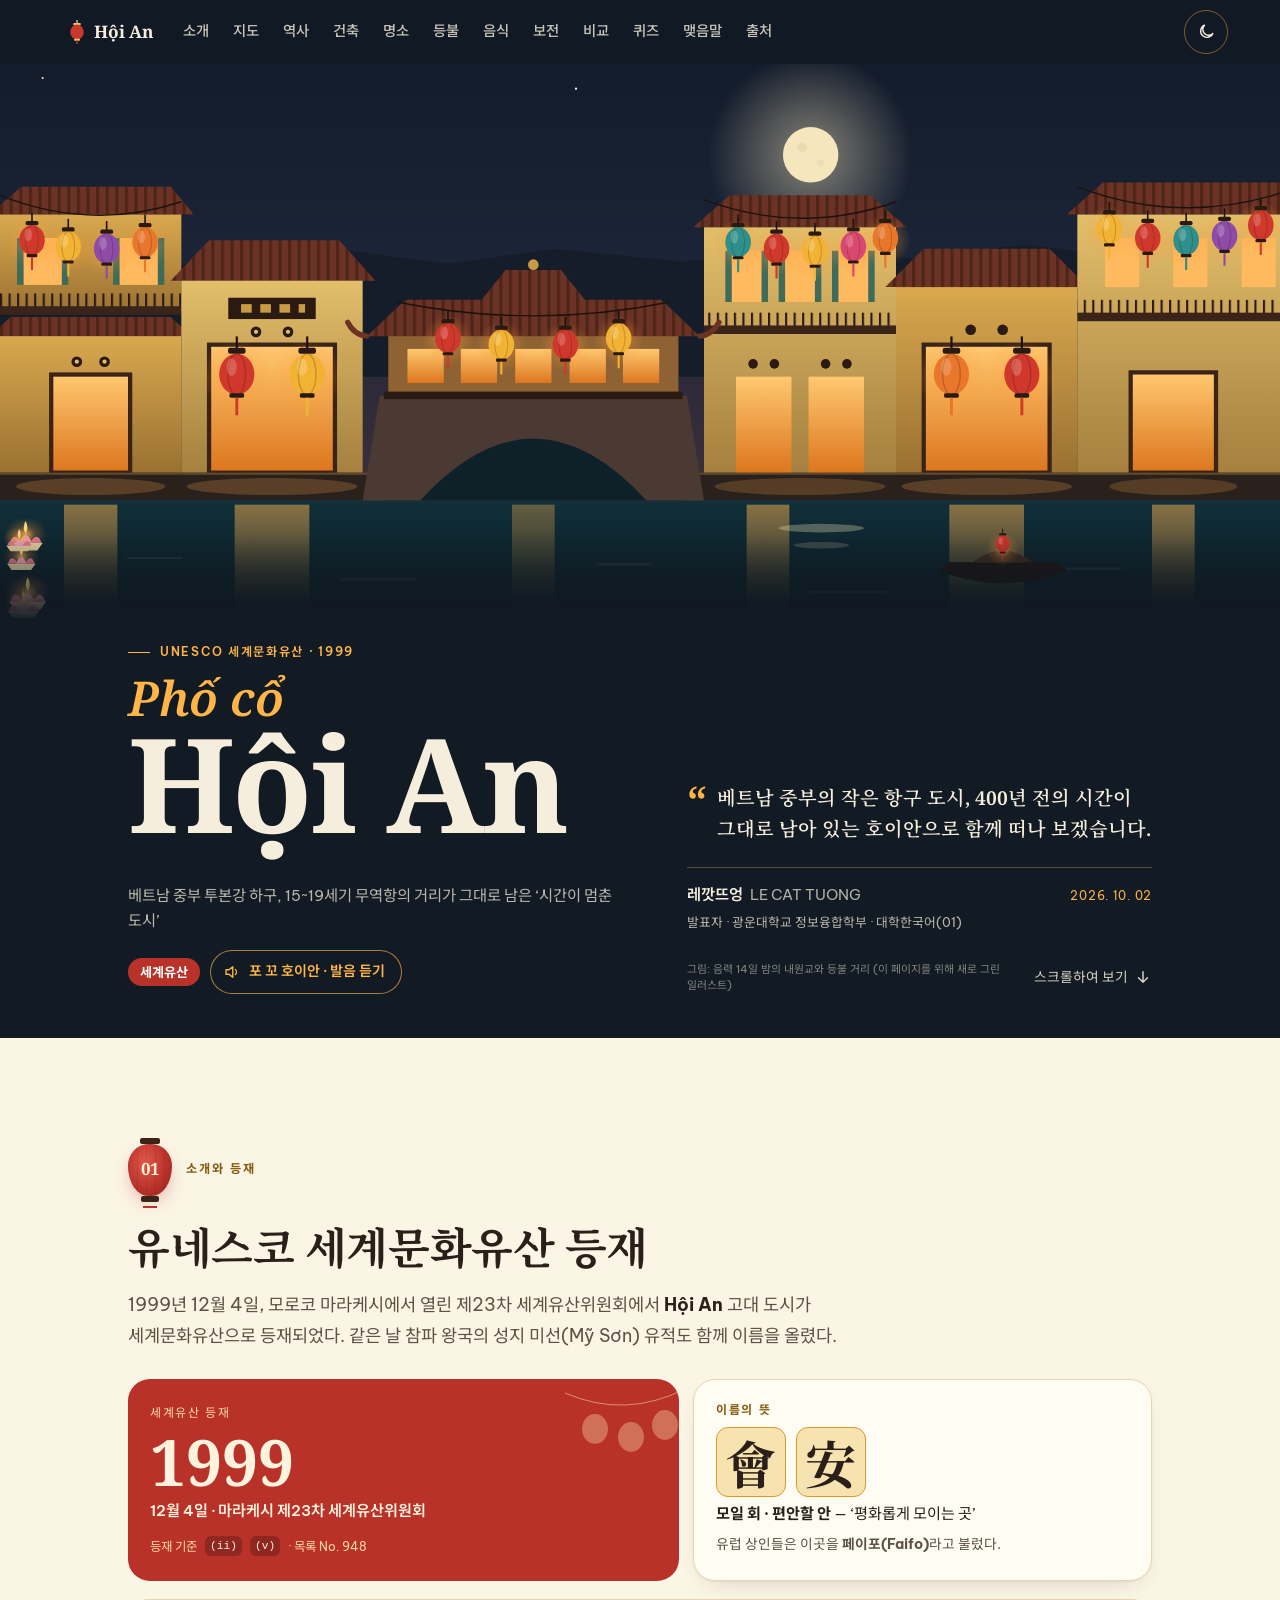
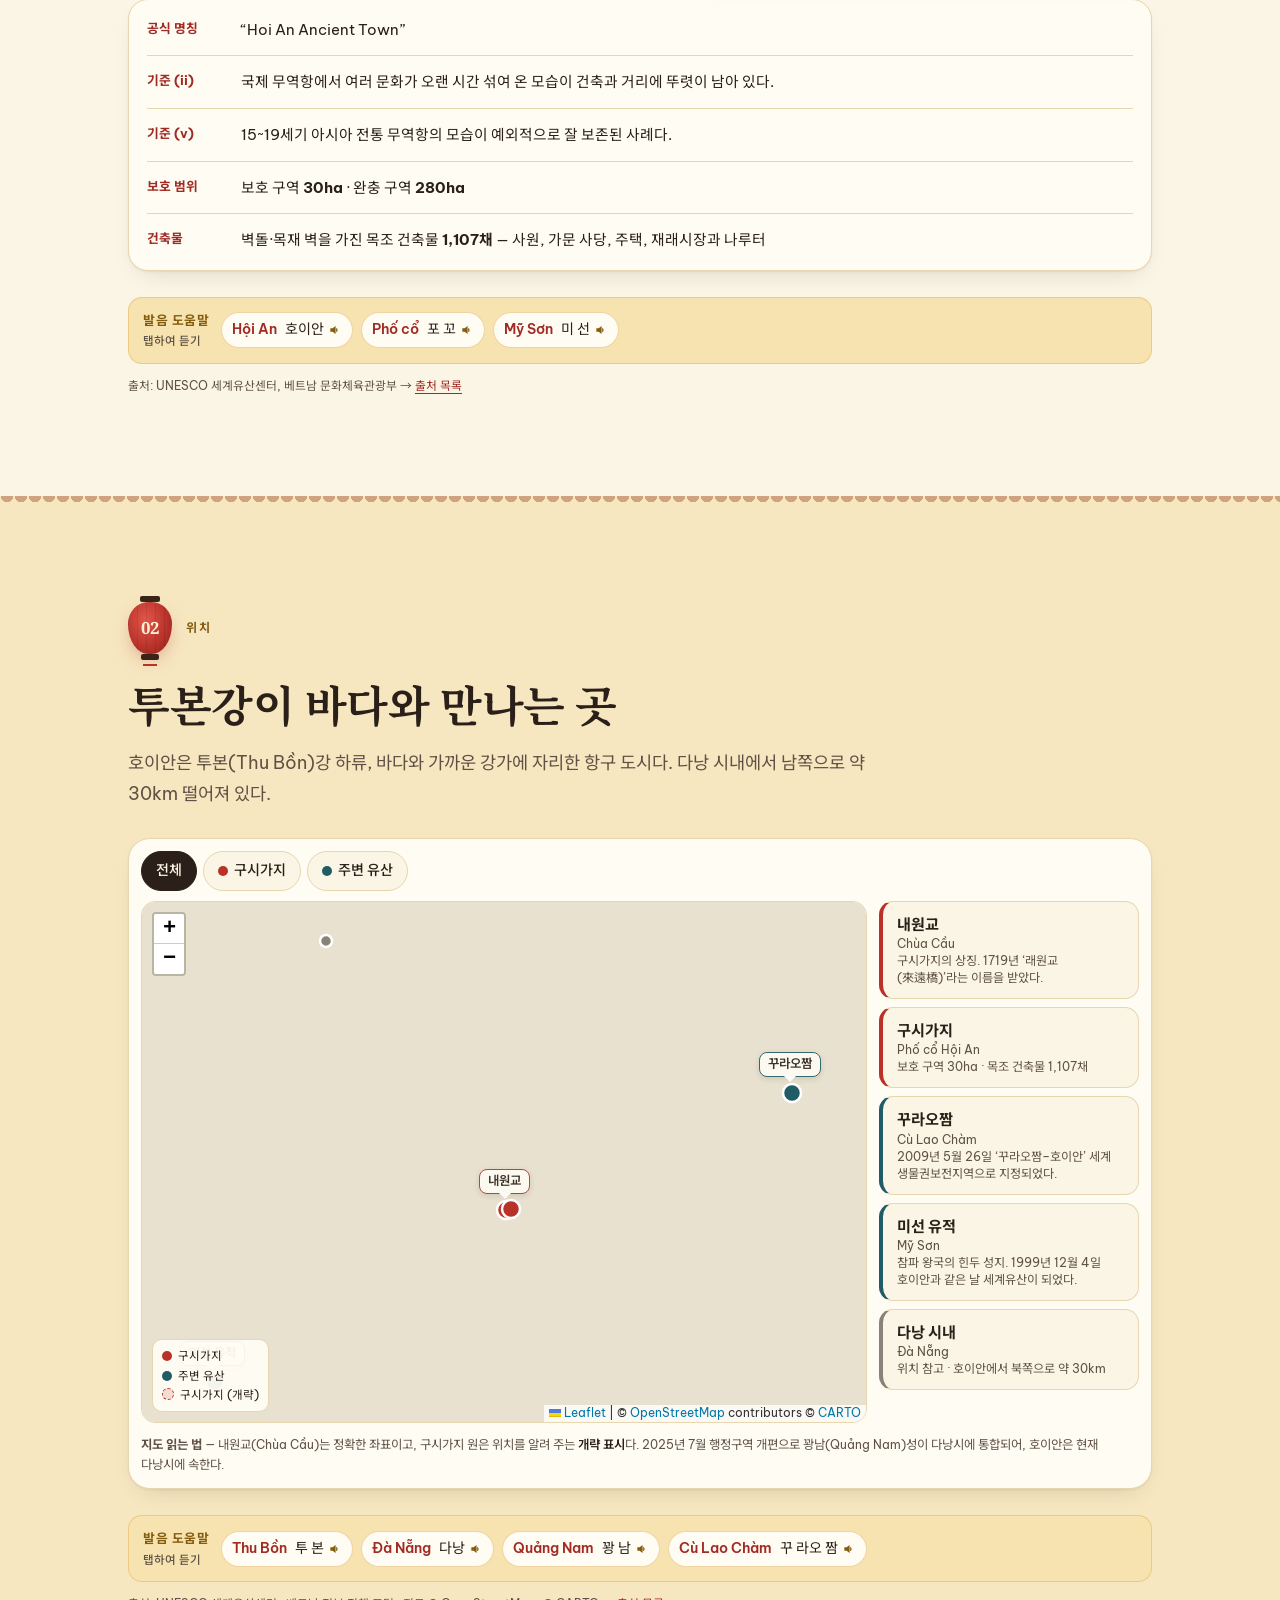
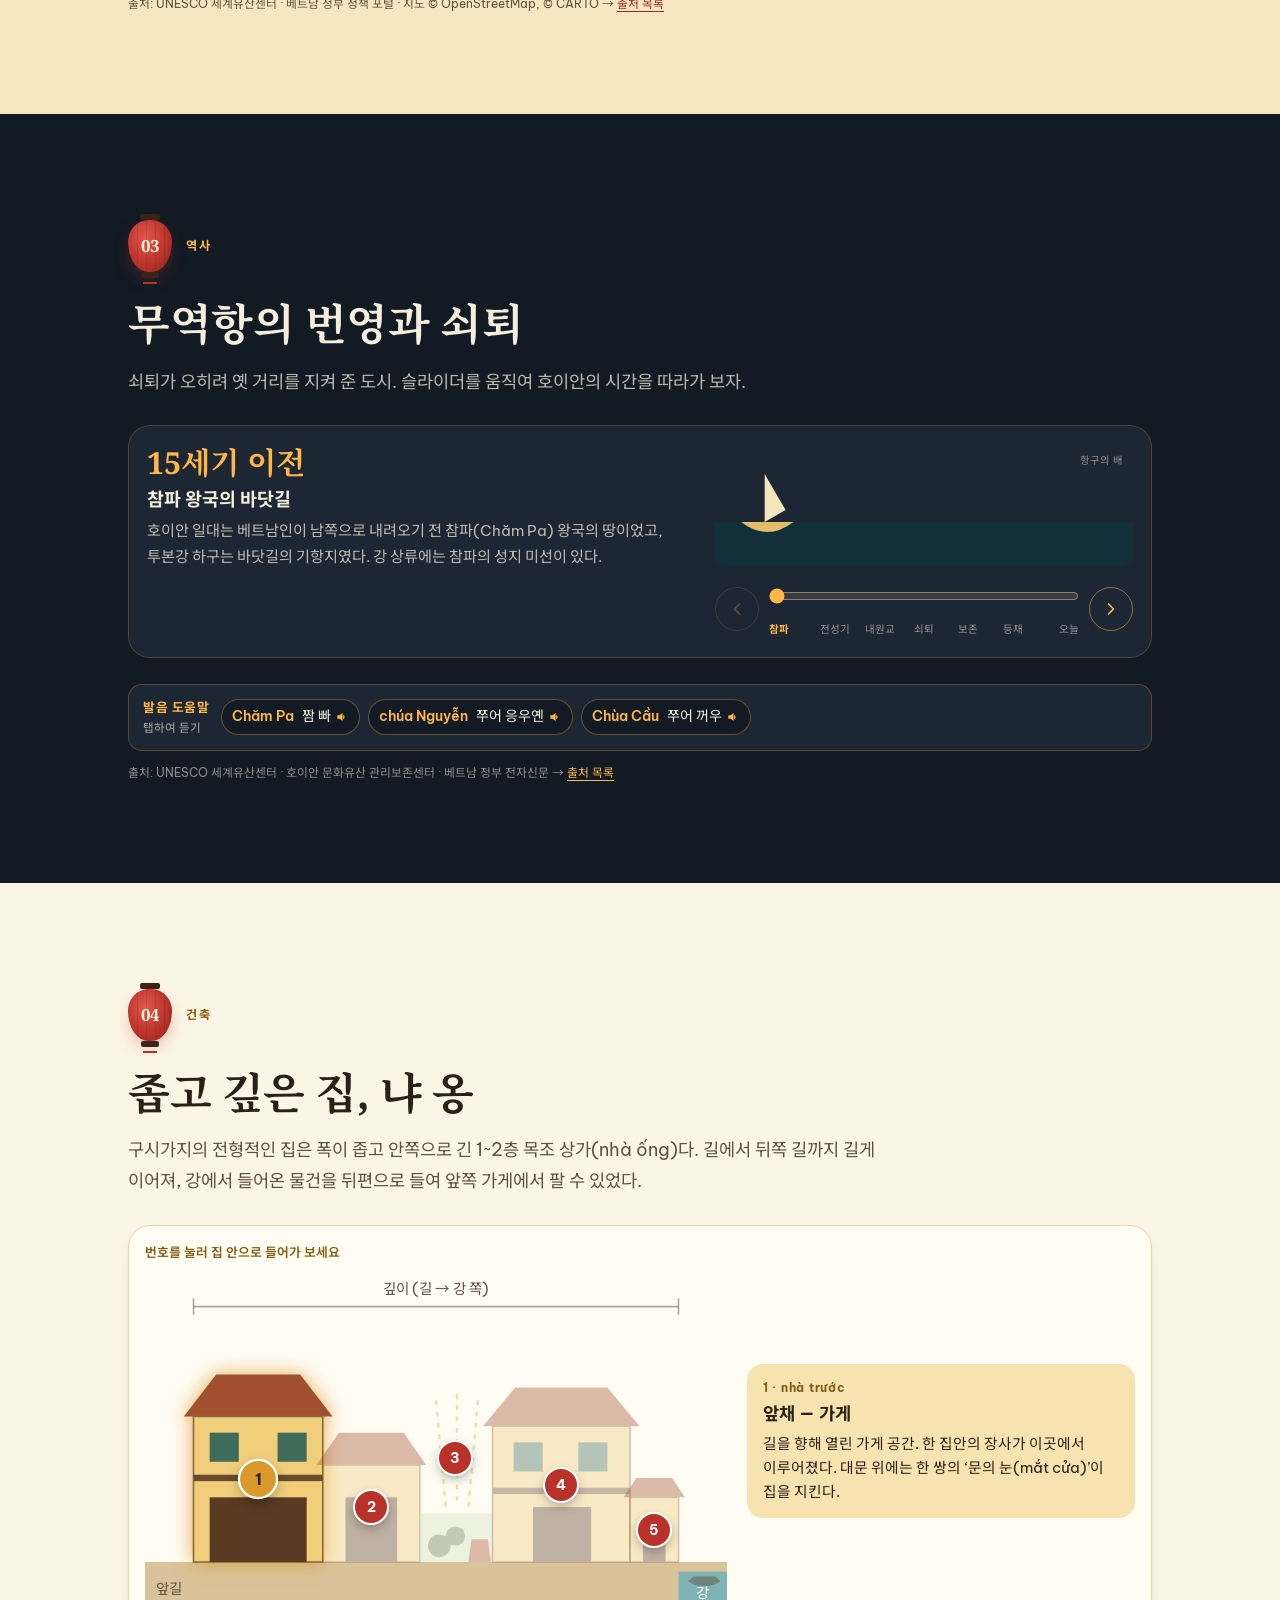
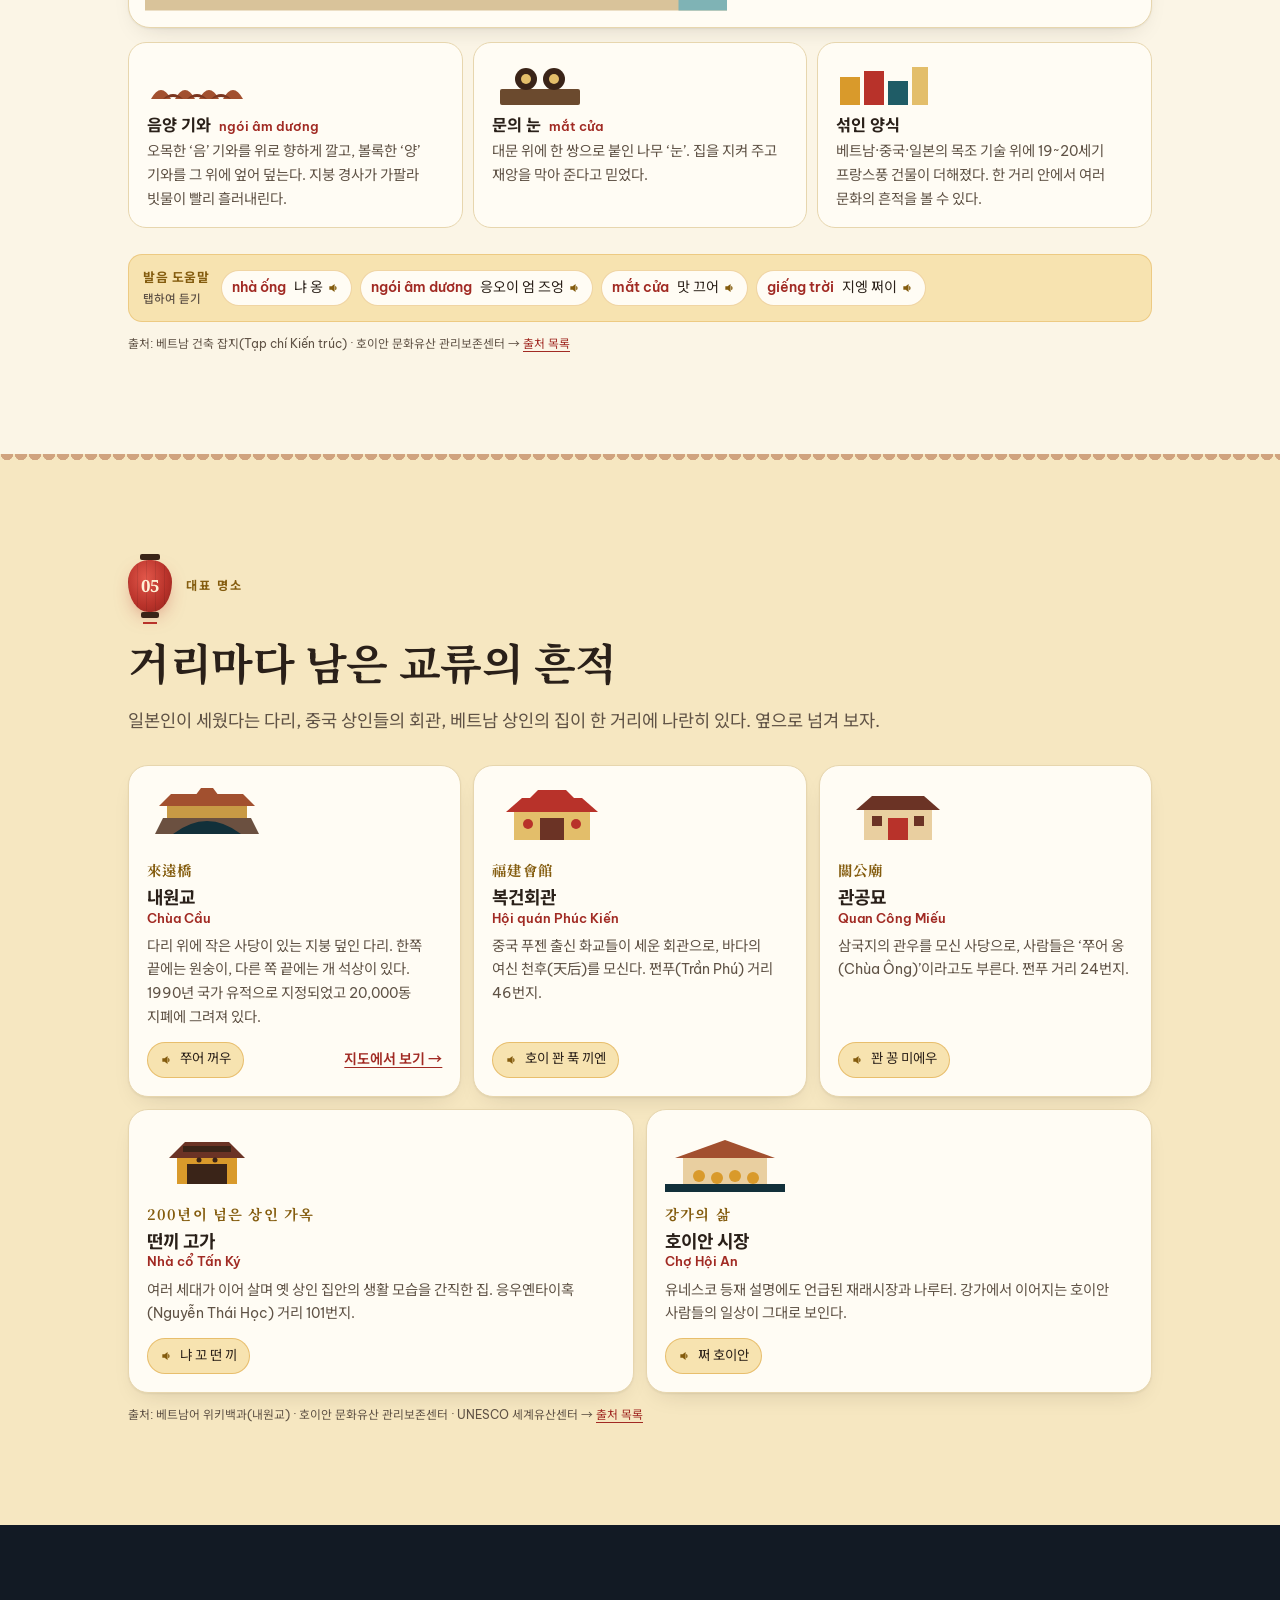
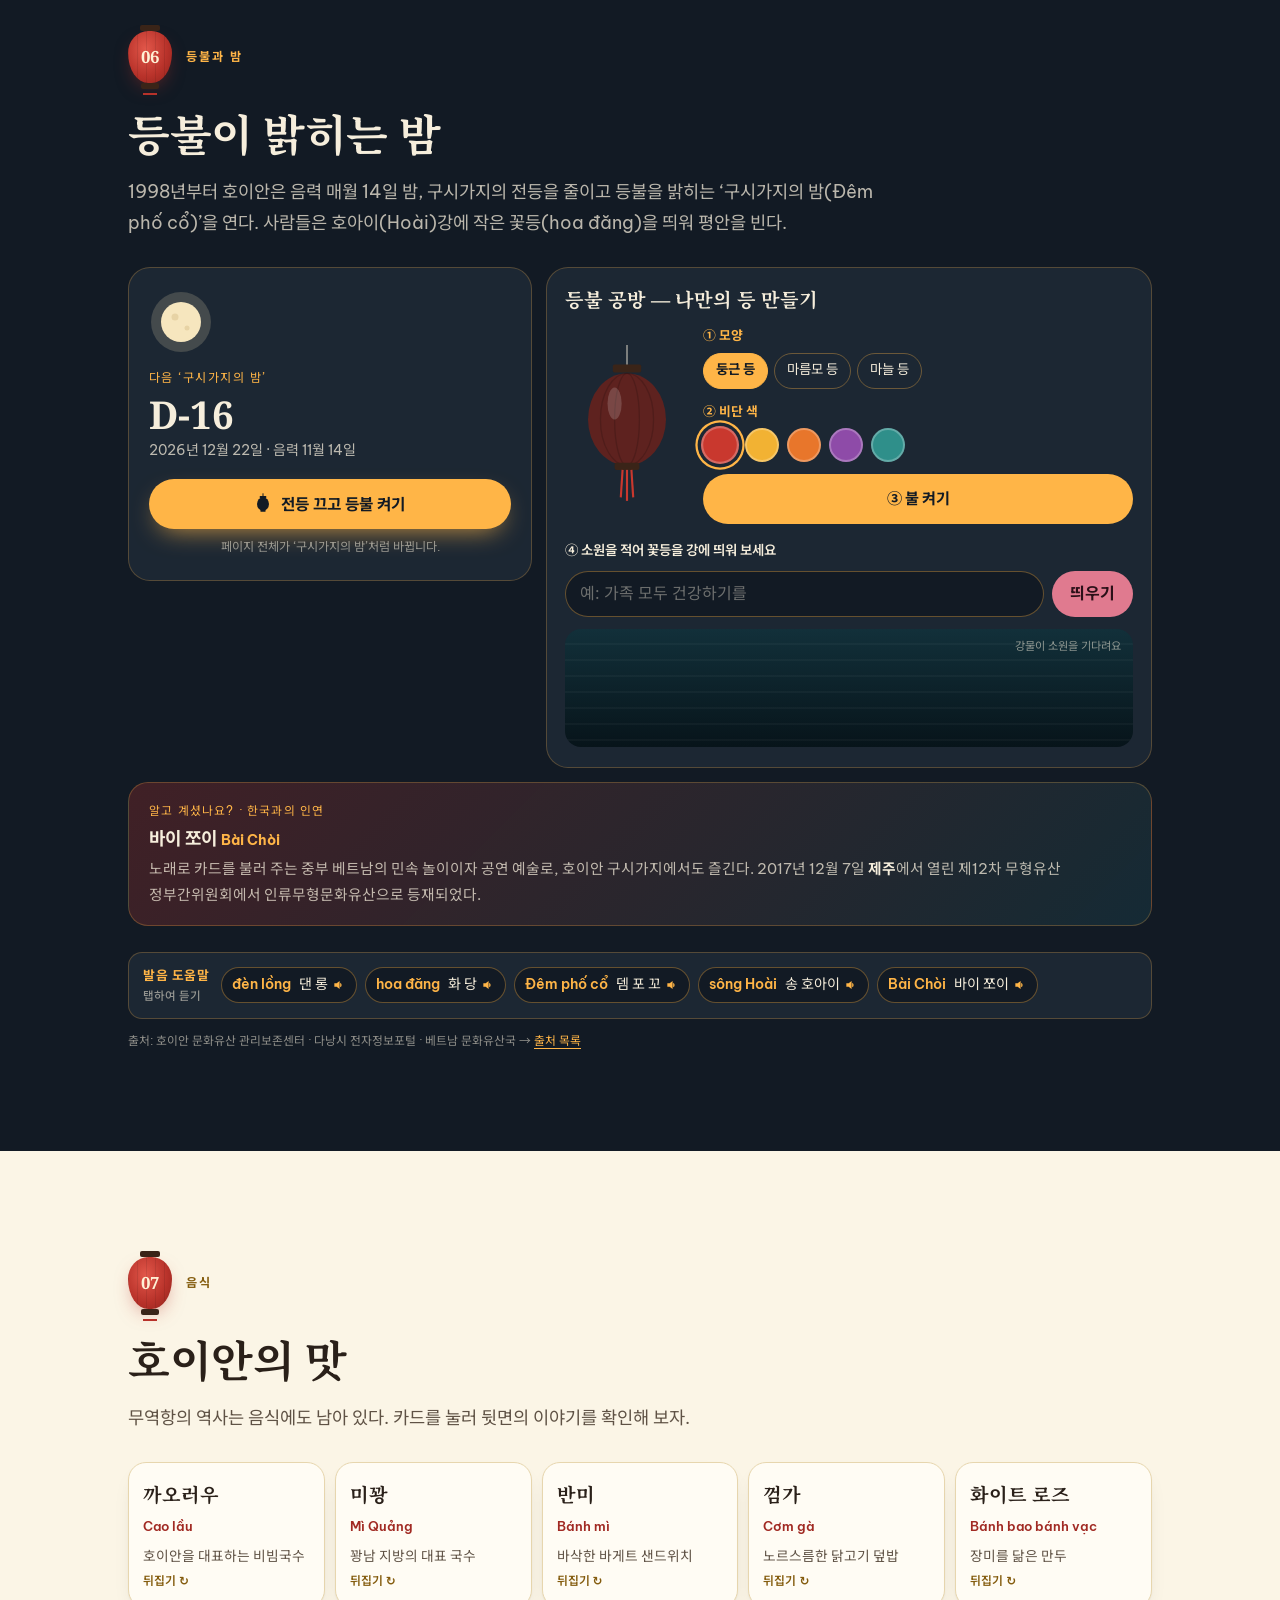
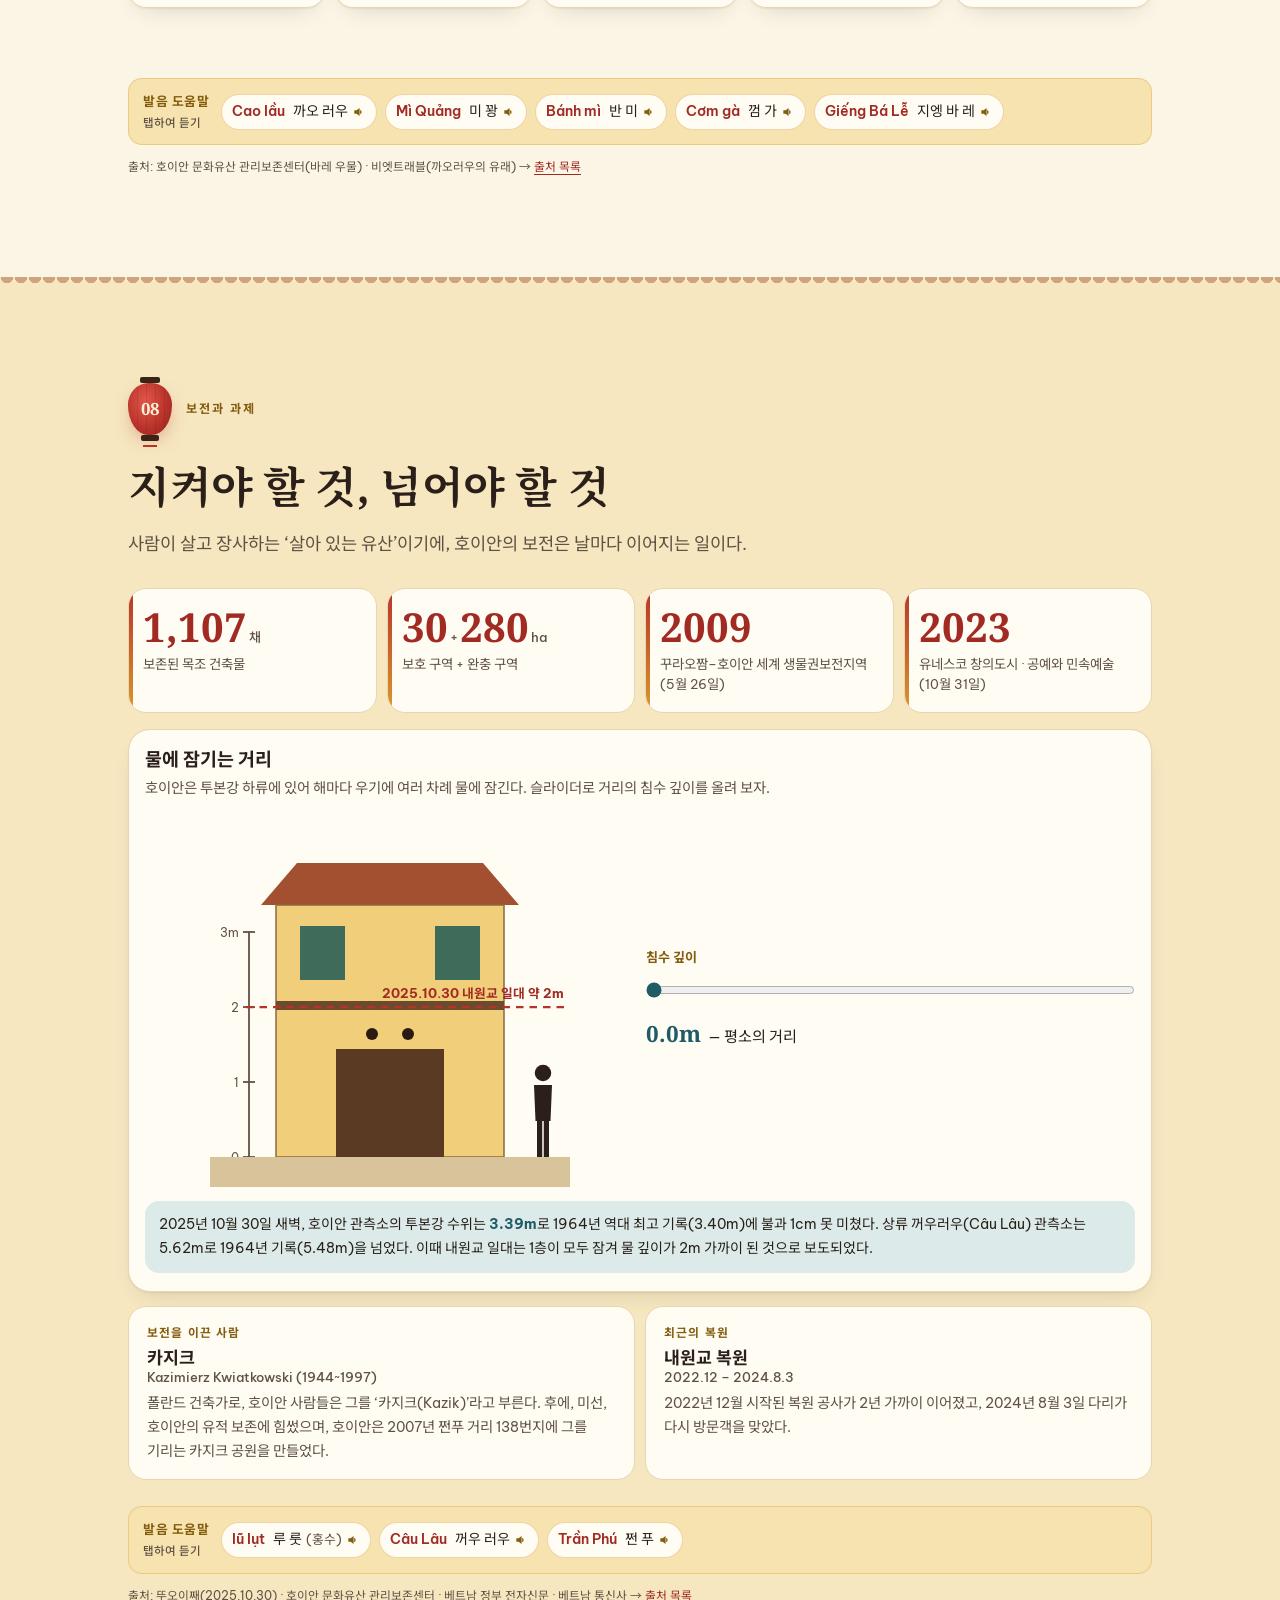
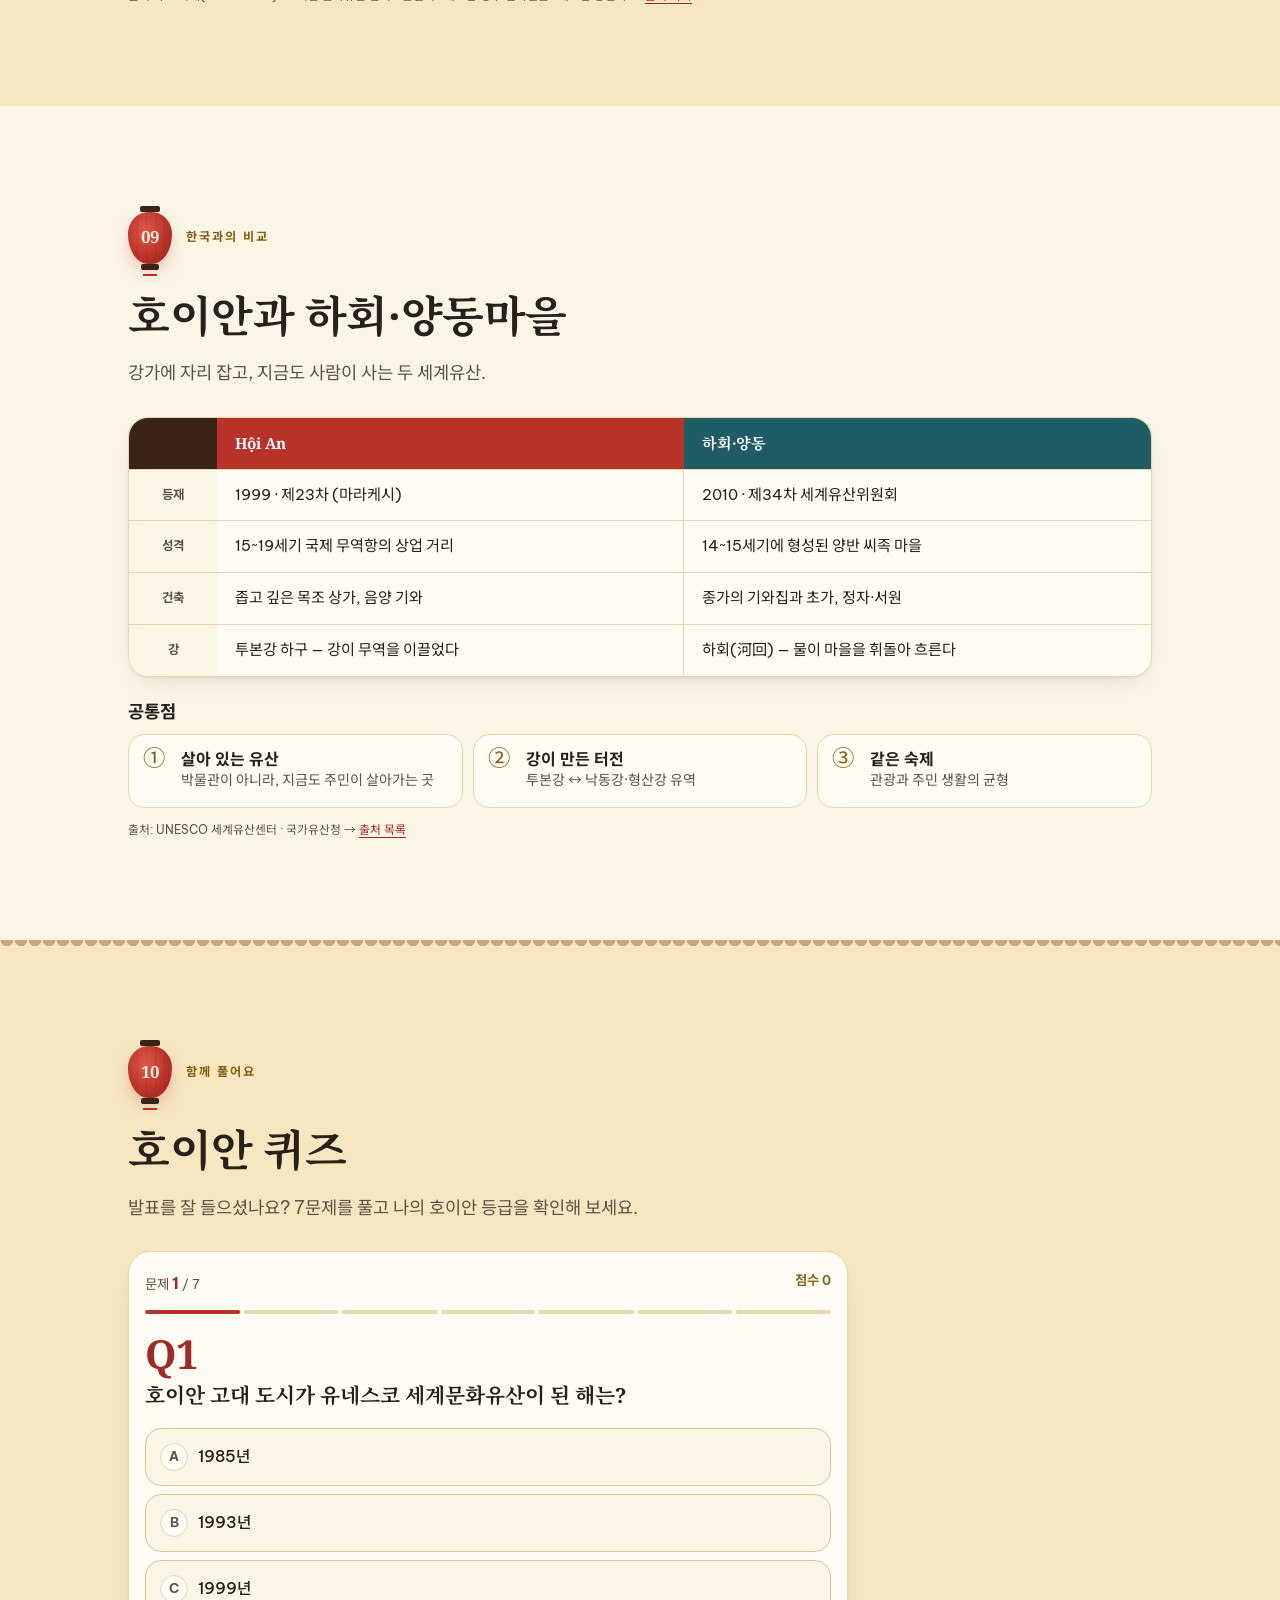
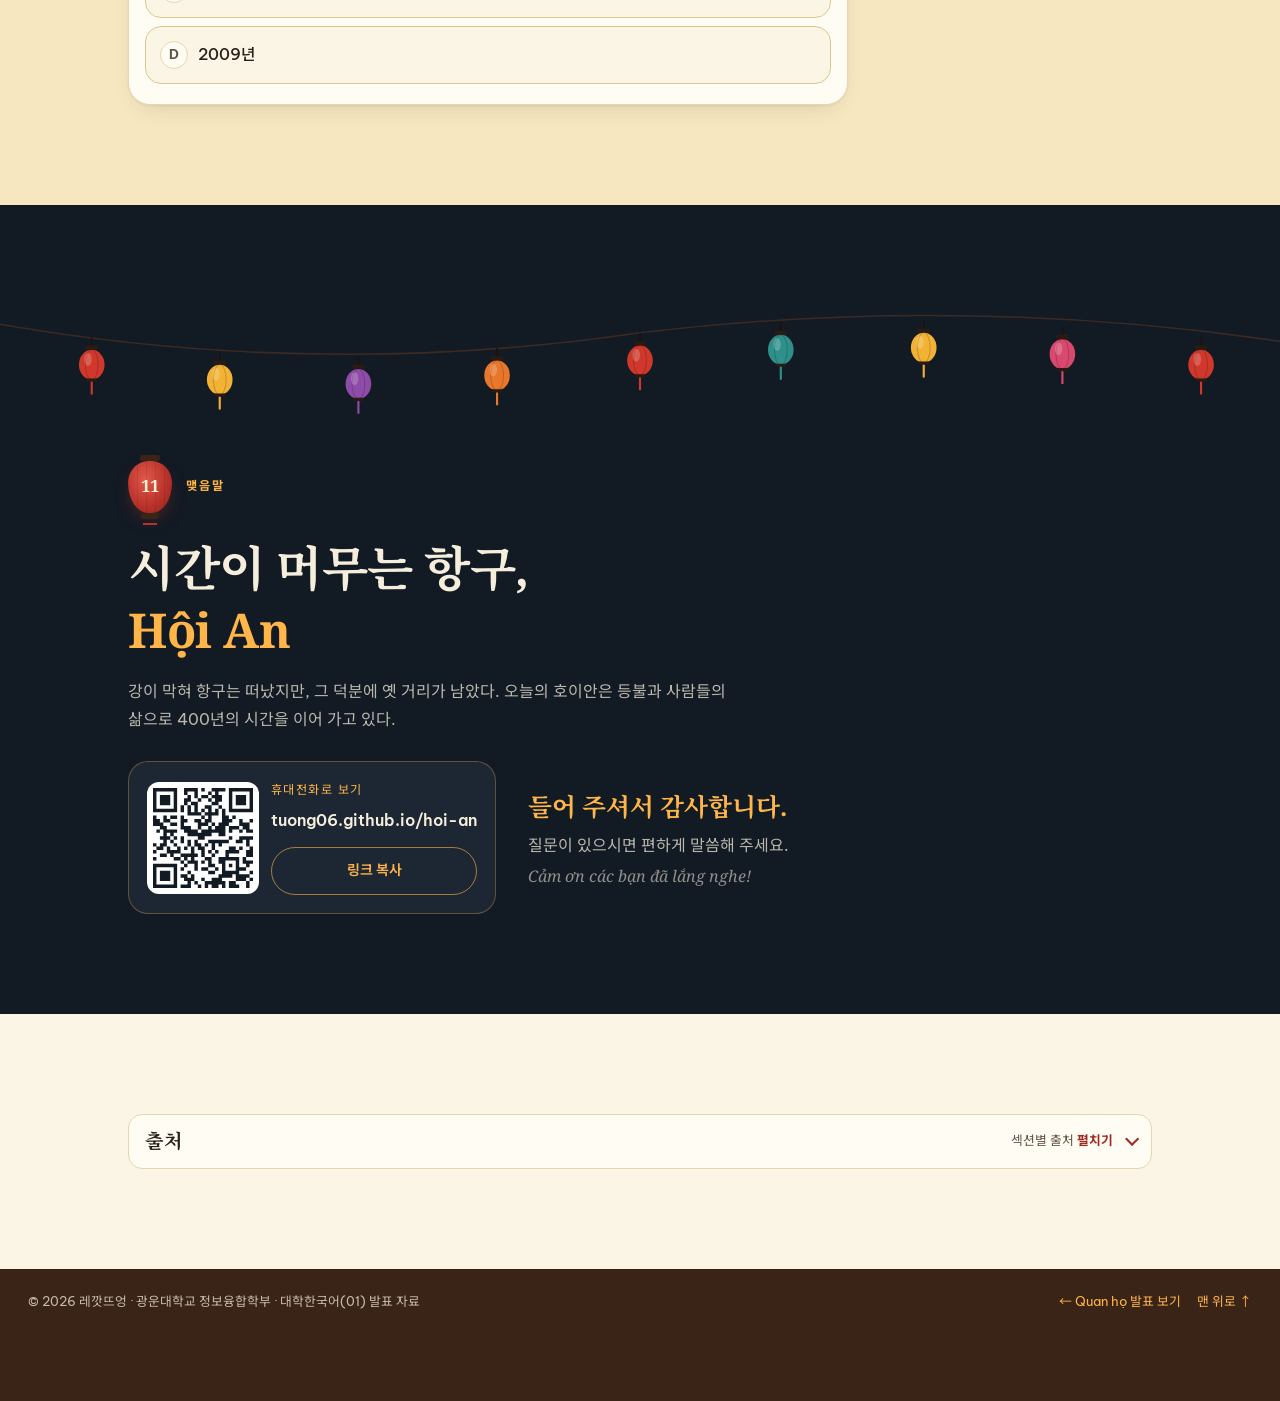
==== commit a82beab4: "Cover: presenter name LE CAT TUONG, presentation date 2026-10-02 Co-Authored-By: Claude Opus 5.5 <no" ====
--- a/index.html
+++ b/index.html
@@ -273,7 +273,7 @@
           <span>베트남 중부의 작은 항구 도시, 400년 전의 시간이 그대로 남아 있는 호이안으로 함께 떠나 보겠습니다.</span>
         </blockquote>
         <div class="hero-presenter reveal">
-          <p class="hp-row"><span class="hp-name">레깟뜨엉 <span lang="vi">Lê Cát Tường</span></span><span class="hp-date">2026. ○○. ○○</span></p>
+          <p class="hp-row"><span class="hp-name">레깟뜨엉 <span>LE CAT TUONG</span></span><time class="hp-date" datetime="2026-10-02">2026. 10. 02</time></p>
           <p class="hp-meta">발표자 · 광운대학교 정보융합학부 · 대학한국어(01)</p>
         </div>
         <div class="hero-foot reveal">
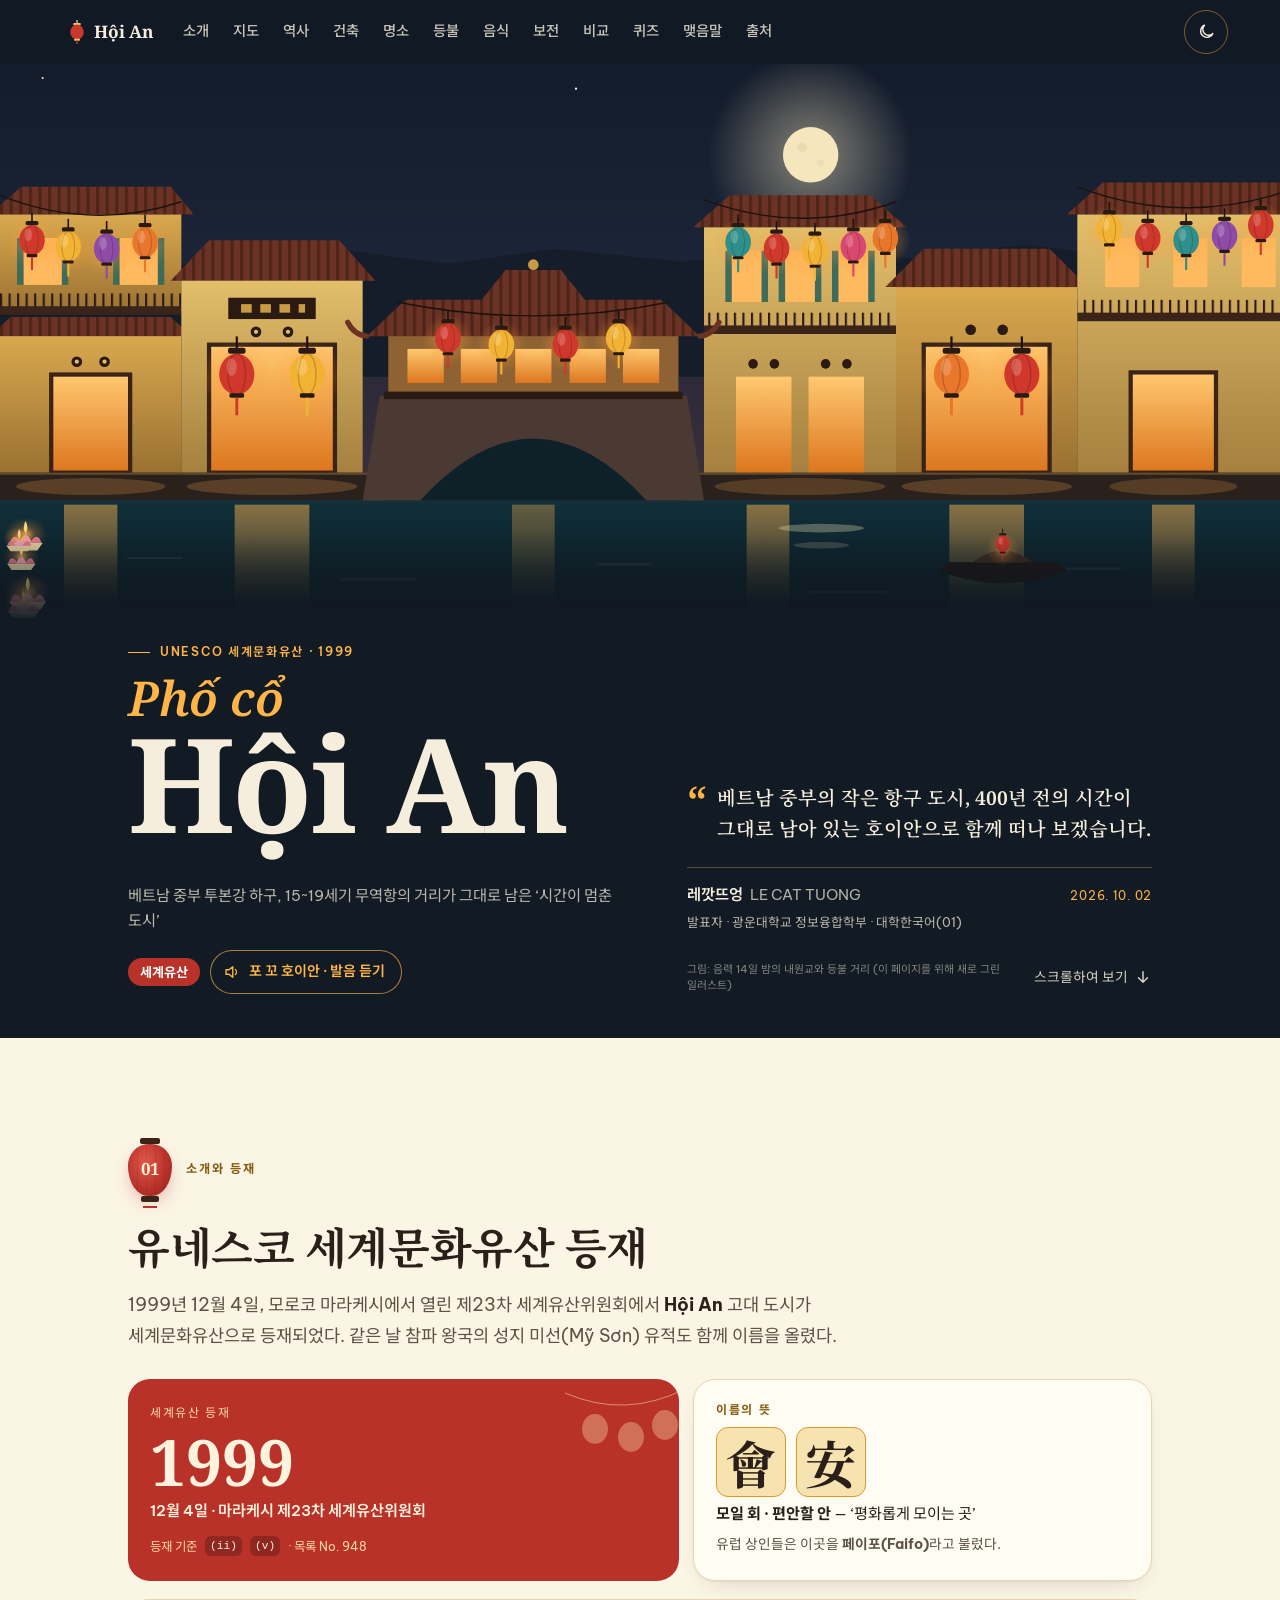
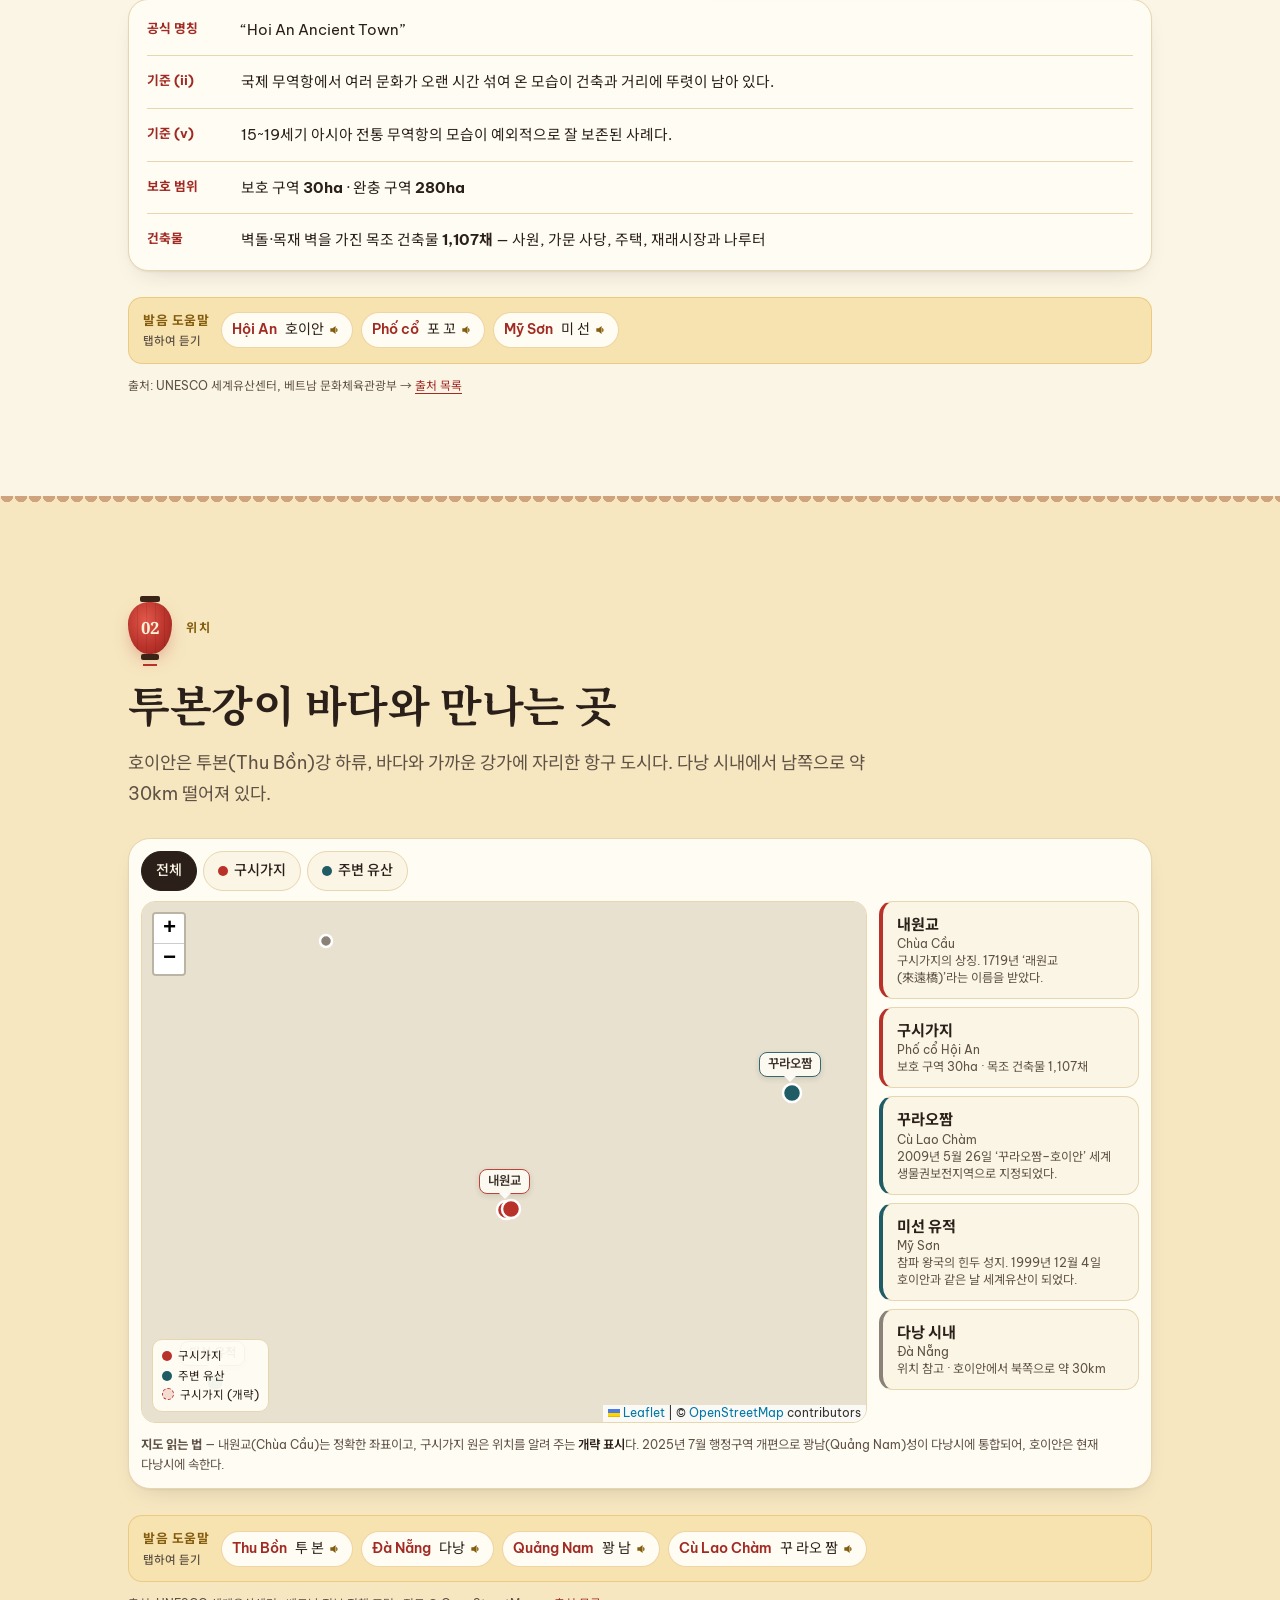
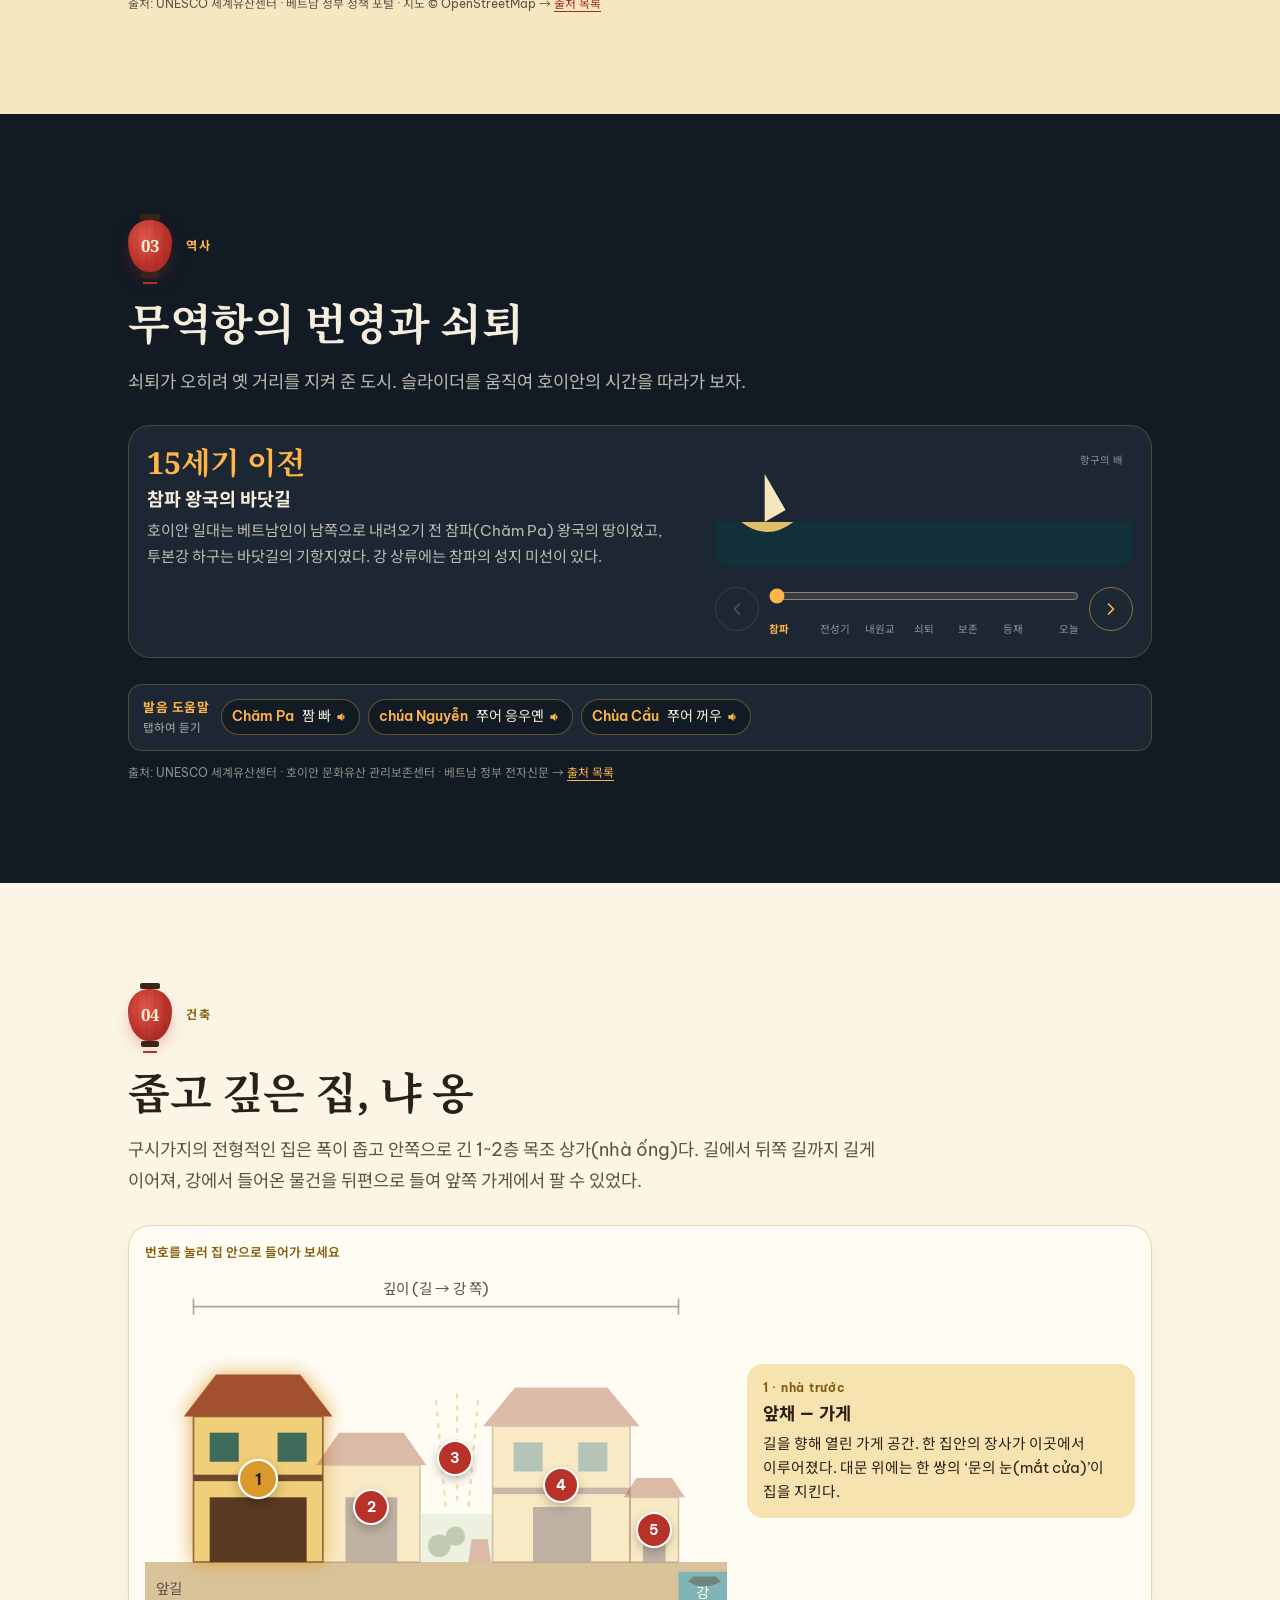
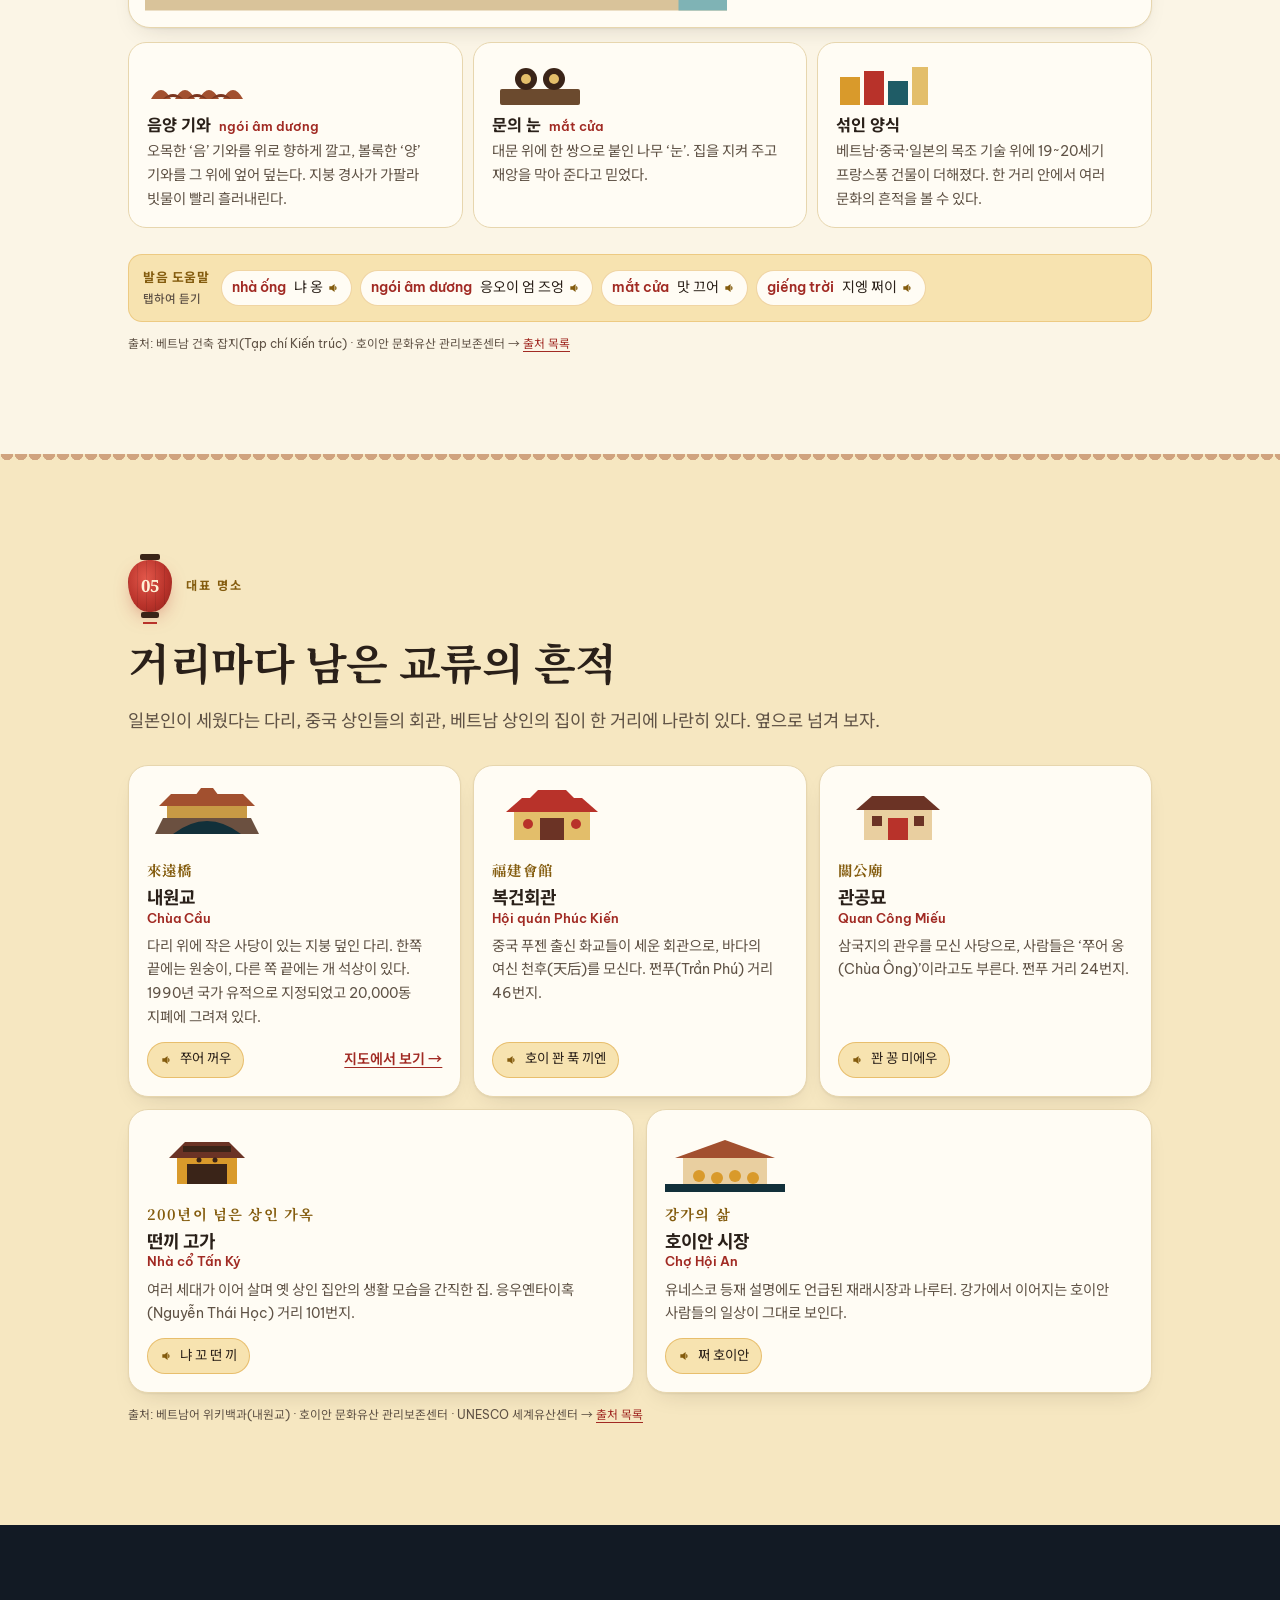
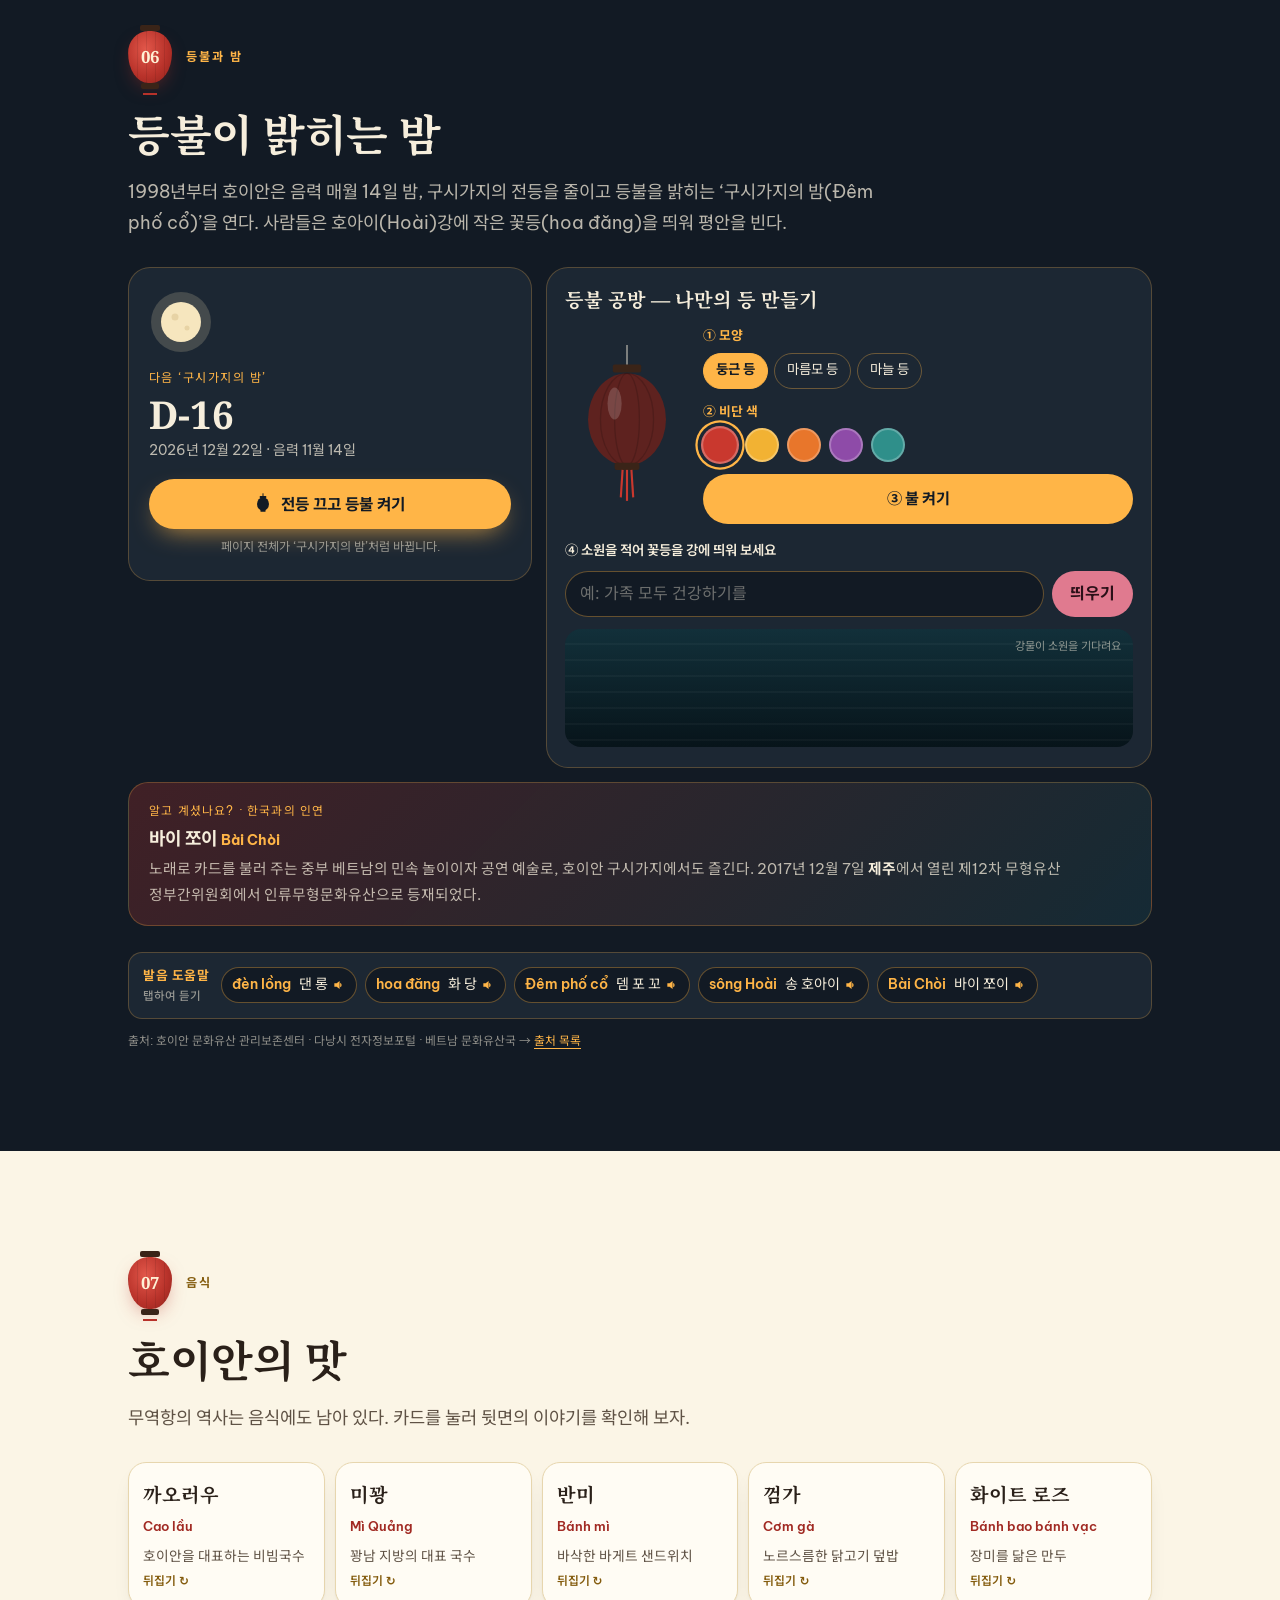
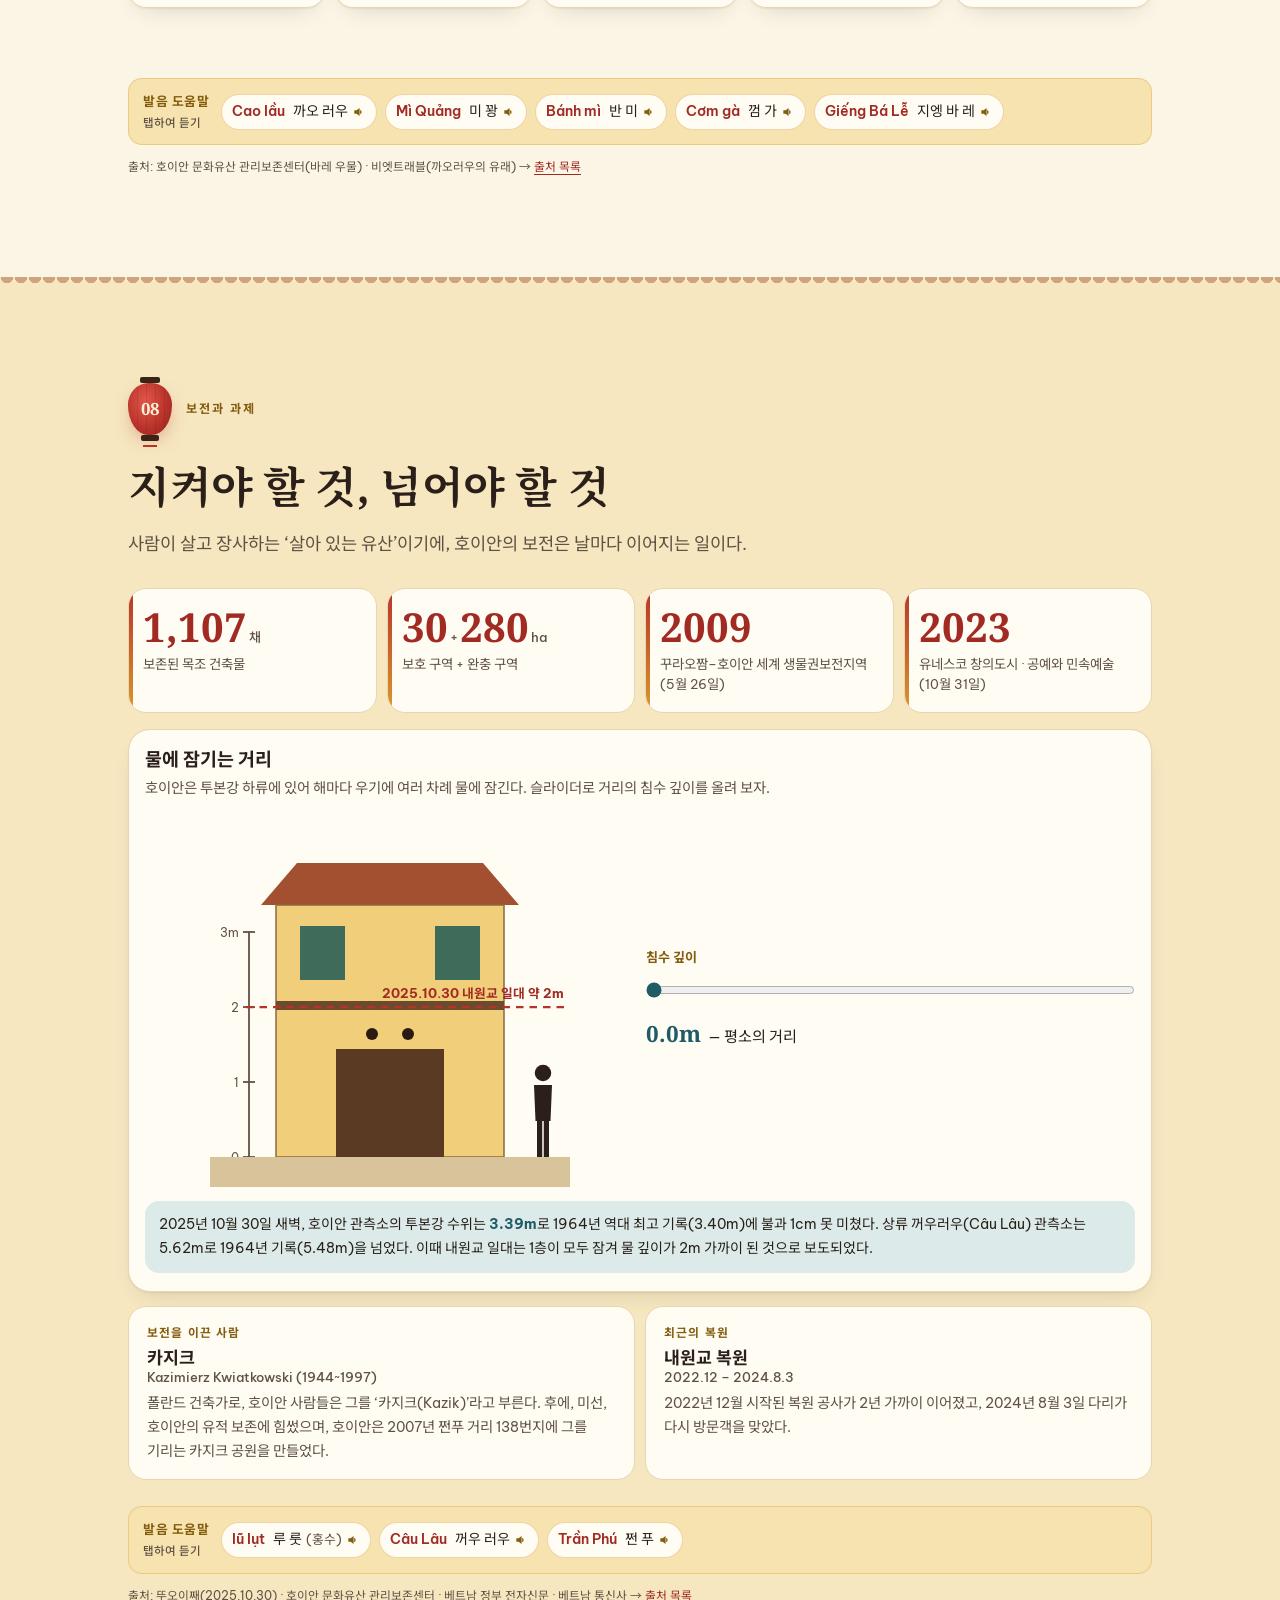
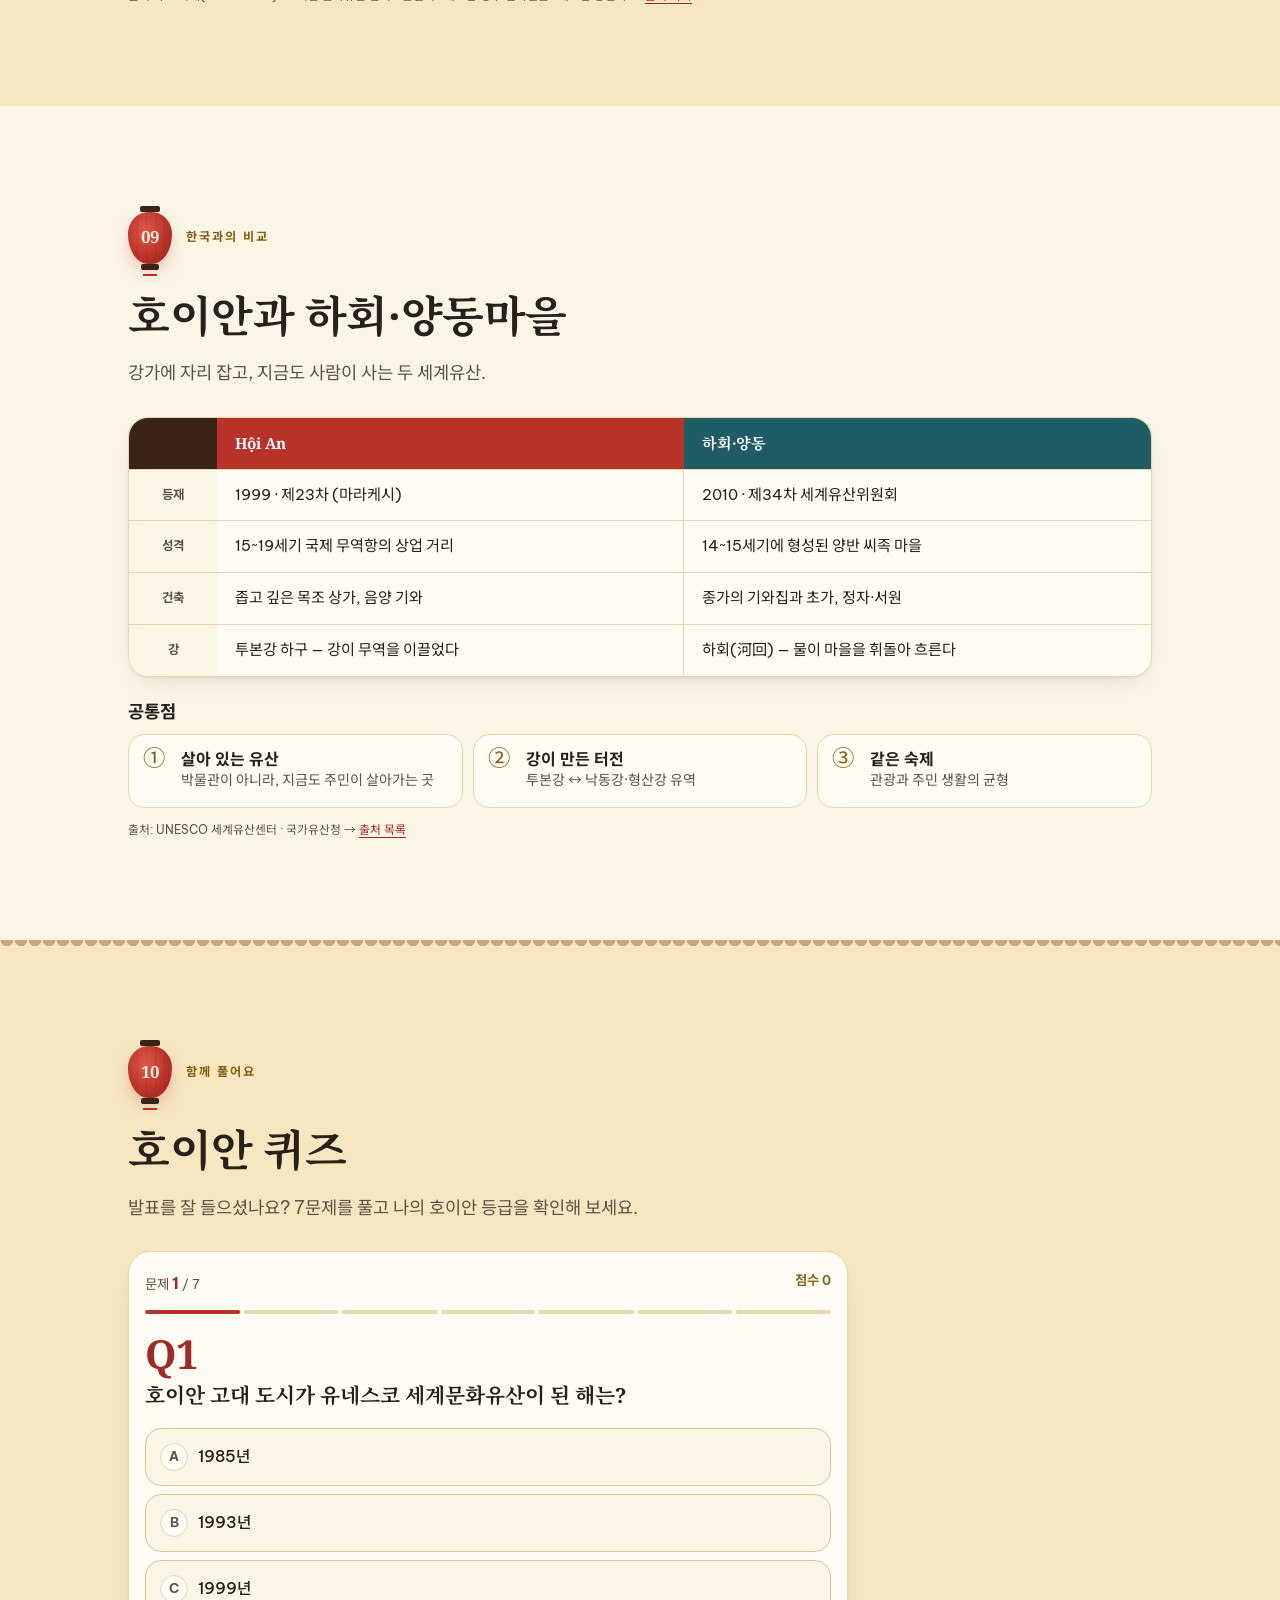
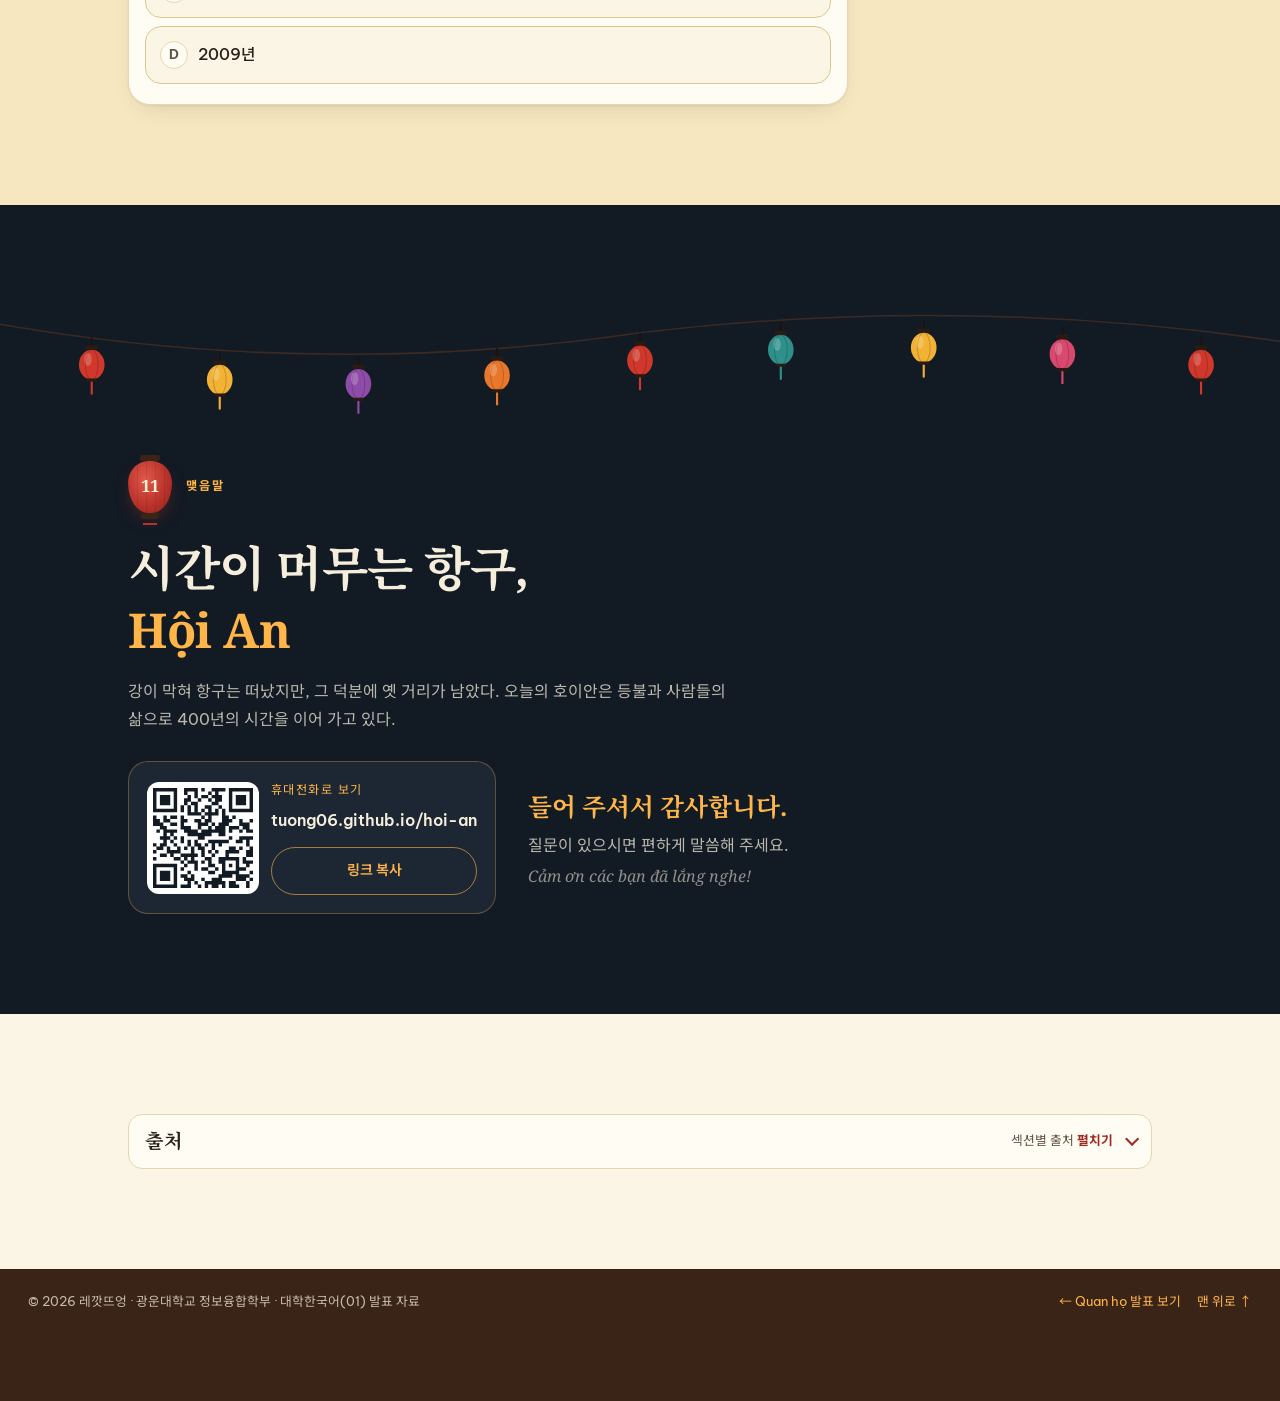
==== commit e8a30b9f: "Map: switch basemap from CARTO to OpenStreetMap tiles CARTO basemaps now return 'API KEY REQUIRED' t" ====
--- a/index.html
+++ b/index.html
@@ -365,7 +365,7 @@
           <span><b lang="vi">Quảng Nam</b> 꽝 남</span>
           <span><b lang="vi">Cù Lao Chàm</b> 꾸 라오 짬</span>
         </aside>
-        <p class="src-inline">출처: UNESCO 세계유산센터 · 베트남 정부 정책 포털 · 지도 © OpenStreetMap, © CARTO → <a href="#src-place">출처 목록</a></p>
+        <p class="src-inline">출처: UNESCO 세계유산센터 · 베트남 정부 정책 포털 · 지도 © OpenStreetMap → <a href="#src-place">출처 목록</a></p>
       </div>
     </section>
 
@@ -994,7 +994,7 @@
             <li id="src-place"><h3>02 위치</h3>
               <p><a href="https://whc.unesco.org/en/list/949/" rel="noopener" target="_blank">UNESCO World Heritage Centre — My Son Sanctuary (No. 949)</a></p>
               <p><a href="https://xaydungchinhsach.chinhphu.vn/hop-nhat-quang-nam-da-nang-thanh-pho-moi-co-23-phuong-70-xa-va-1-dac-khu-hoang-sa-119250426191156013.htm" rel="noopener" target="_blank">베트남 정부 정책 포털 — 꽝남성·다낭시 통합</a></p>
-              <p class="fine">지도 타일: © <a href="https://www.openstreetmap.org/copyright" rel="noopener" target="_blank">OpenStreetMap</a> contributors, © <a href="https://carto.com/attributions" rel="noopener" target="_blank">CARTO</a> · 지도 라이브러리 Leaflet (BSD-2). 구시가지 원은 개략 표시.</p></li>
+              <p class="fine">지도 타일: © <a href="https://www.openstreetmap.org/copyright" rel="noopener" target="_blank">OpenStreetMap</a> contributors · 지도 라이브러리 Leaflet (BSD-2). 구시가지 원은 개략 표시.</p></li>
             <li id="src-history"><h3>03 역사</h3>
               <p><a href="https://hoianheritage.net/vi/trao-doi-chuyen-nganh/chuyen-de-nghien-cuu-trao-doi/nhin-lai-vai-tro-cua-nguoi-nhat-o-thuong-cang-faifo-hoi-an-vao-cuoi-the-ky-xvi-dau-the-ky-xvii-799.html" rel="noopener" target="_blank">호이안 문화유산 관리보존센터 — 16세기 말~17세기 페이포 무역항의 일본인</a></p>
               <p><a href="https://vi.wikipedia.org/wiki/Ch%C3%B9a_C%E1%BA%A7u" rel="noopener" target="_blank">베트남어 위키백과 — Chùa Cầu</a></p>
--- a/style.css
+++ b/style.css
@@ -268,6 +268,7 @@
 .map-frame { position: relative; overflow: hidden; border-radius: var(--radius); border: 1px solid var(--line); isolation: isolate; }
 #map { height: 56vh; min-height: 320px; max-height: 540px; background: #E9E1CF; }
 html.night #map { background: #1A222C; }
+html.night #map .leaflet-tile-pane { filter: invert(1) hue-rotate(180deg) brightness(.9) contrast(.9) saturate(.6); }
 .map-unlock { position: absolute; z-index: 500; top: 10px; right: 10px; min-height: 40px; padding: 0 14px; border: 0; border-radius: 999px; background: var(--ink); color: var(--bg); font-size: .85rem; box-shadow: var(--shadow); }
 .map-unlock[aria-pressed="true"] { background: var(--lantern); color: #fff; }
 .map-fallback { padding: 24px; text-align: center; }
